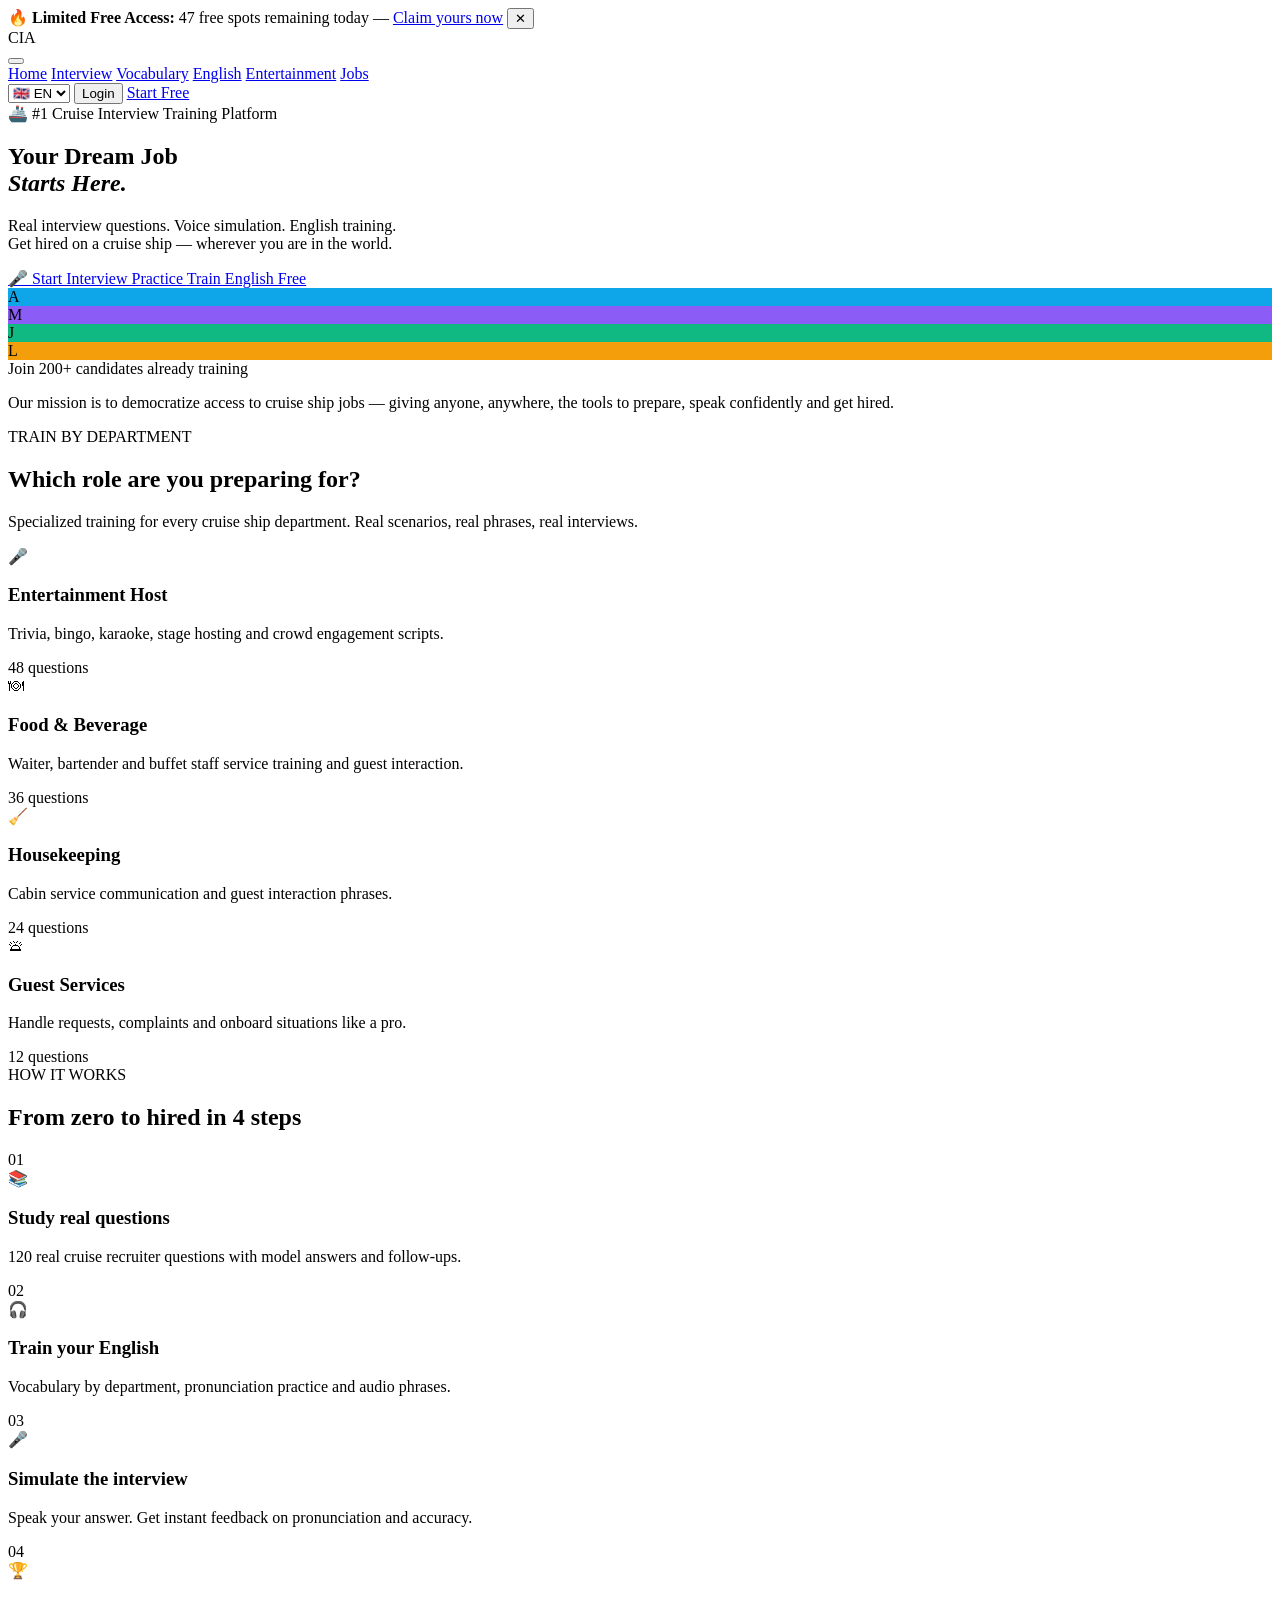
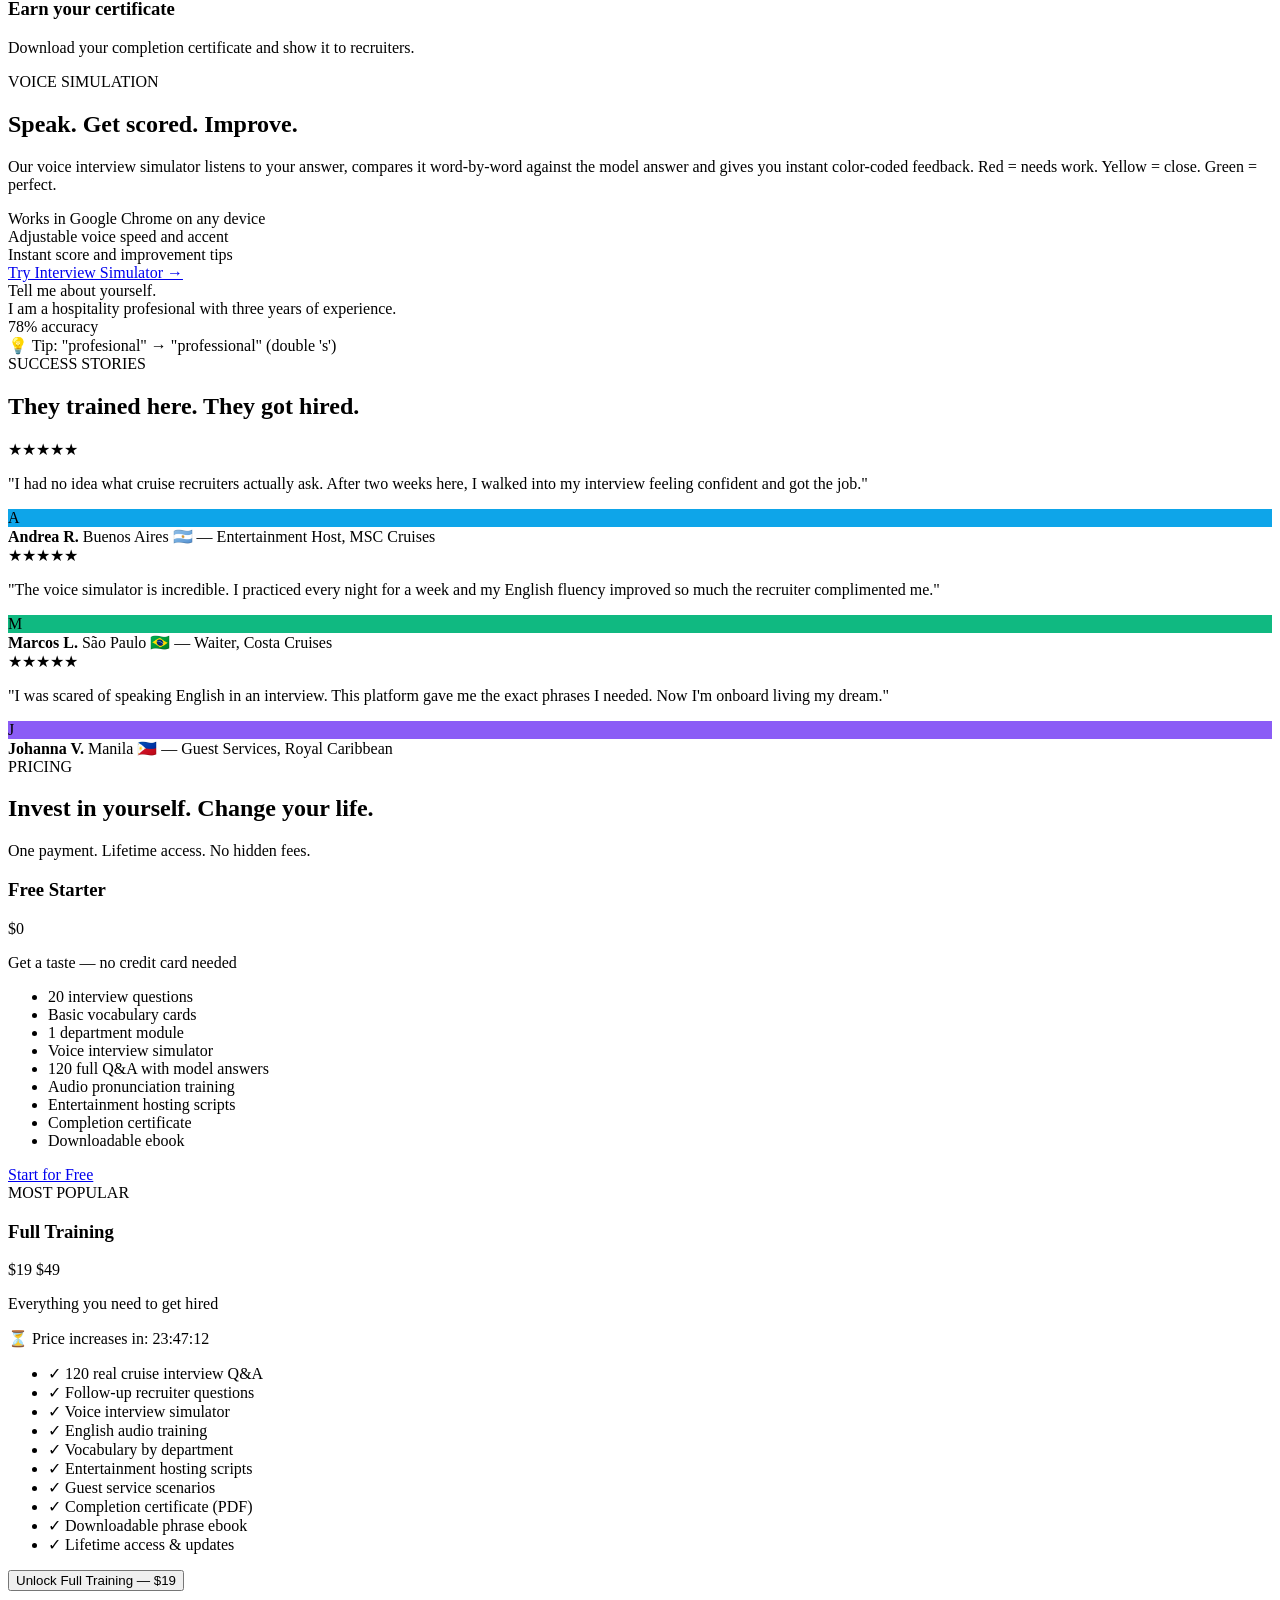
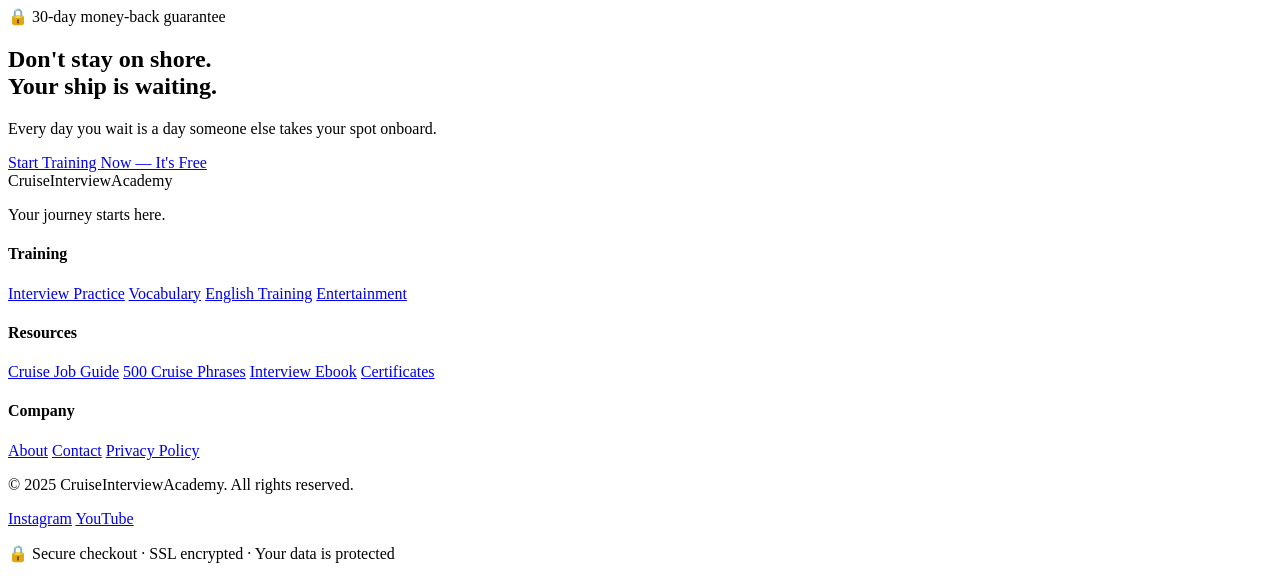
==== index.html @ 88f2c8f1 "Add files via upload" ====
<!DOCTYPE html>
<html lang="en">
<head>
<meta charset="UTF-8">
<meta name="viewport" content="width=device-width, initial-scale=1.0">
<title>CruiseInterviewAcademy – Train for Cruise Ship Jobs</title>
<meta name="description" content="Prepare for cruise ship job interviews, improve your English and master onboard communication. Real interview questions, voice simulation and certificates.">
<meta name="keywords" content="cruise ship interview, cruise job English, cruise interview training, cruise academy, work on cruise ship, entrevista crucero ingles">
<link rel="preconnect" href="https://fonts.googleapis.com">
<link rel="preconnect" href="https://fonts.gstatic.com" crossorigin>
<link href="https://fonts.googleapis.com/css2?family=Syne:wght@400;600;700;800&family=DM+Sans:wght@300;400;500&display=swap" rel="stylesheet">
<link rel="stylesheet" href="css/style.css">
</head>
<body>

<!-- ===== ANNOUNCEMENT BAR ===== -->
<div class="announce-bar" id="announceBar">
  <span class="announce-text" id="announceText">🔥 <strong>Limited Free Access:</strong> <span id="freeCounter">47</span> free spots remaining today — <a href="#pricing" class="announce-link">Claim yours now</a></span>
  <button class="announce-close" onclick="document.getElementById('announceBar').style.display='none'">✕</button>
</div>

<!-- ===== TOPBAR ===== -->
<header class="topbar" id="topbar">
  <div class="logo">
    <img src="images/logo.png" alt="CruiseInterviewAcademy Logo" onerror="this.style.display='none'; document.querySelector('.logo-text').style.display='block'">
    <span class="logo-text" style="display:none">CIA</span>
  </div>

  <button class="hamburger" id="hamburger" aria-label="Open menu">
    <span></span><span></span><span></span>
  </button>

  <nav class="menu" id="mainMenu">
    <a href="index.html" data-i18n="nav_home">Home</a>
    <a href="interview.html" data-i18n="nav_interview">Interview</a>
    <a href="vocabulary.html" data-i18n="nav_vocab">Vocabulary</a>
    <a href="english.html" data-i18n="nav_english">English</a>
    <a href="entertainment.html" data-i18n="nav_entertain">Entertainment</a>
    <a href="jobs.html" data-i18n="nav_jobs">Jobs</a>
  </nav>

  <div class="topbar-right">
    <select id="langSelector" class="lang-selector" aria-label="Select language">
      <option value="en">🇬🇧 EN</option>
      <option value="es">🇪🇸 ES</option>
      <option value="pt">🇵🇹 PT</option>
      <option value="fr">🇫🇷 FR</option>
      <option value="it">🇮🇹 IT</option>
      <option value="ph">🇵🇭 PH</option>
    </select>
    <button class="btn-topbar-ghost" id="loginBtn" onclick="openLogin()">Login</button>
    <a href="#pricing" class="btn-topbar-cta" data-i18n="nav_start">Start Free</a>
  </div>
</header>

<!-- ===== HERO ===== -->
<section class="hero" id="hero">
  <div class="hero-bg"></div>
  <div class="hero-overlay"></div>
  <div class="hero-content">
    <div class="hero-badge" data-i18n="hero_badge">🚢 #1 Cruise Interview Training Platform</div>
    <h1 class="hero-title" data-i18n="hero_title">
      Your Dream Job<br><em>Starts Here.</em>
    </h1>
    <p class="hero-sub" data-i18n="hero_sub">
      Real interview questions. Voice simulation. English training.<br>
      Get hired on a cruise ship — wherever you are in the world.
    </p>
    <div class="hero-cta-group">
      <a href="interview.html" class="btn-hero-primary" data-i18n="hero_cta1">
        <span class="btn-icon">🎤</span> Start Interview Practice
      </a>
      <a href="english.html" class="btn-hero-secondary" data-i18n="hero_cta2">
        Train English Free
      </a>
    </div>
    <div class="hero-social-proof">
      <div class="proof-avatars">
        <div class="avatar" style="background:#0ea5e9">A</div>
        <div class="avatar" style="background:#8b5cf6">M</div>
        <div class="avatar" style="background:#10b981">J</div>
        <div class="avatar" style="background:#f59e0b">L</div>
      </div>
      <span class="proof-text" data-i18n="hero_proof">Join 200+ candidates already training</span>
    </div>
  </div>
  <div class="hero-scroll-hint">
    <span></span>
  </div>
</section>

<!-- ===== MISSION STRIP ===== -->
<section class="mission-strip">
  <div class="mission-inner">
    <p data-i18n="mission_text">
      Our mission is to democratize access to cruise ship jobs — giving anyone, anywhere, the tools to prepare, speak confidently and get hired.
    </p>
  </div>
</section>

<!-- ===== DEPARTMENTS ===== -->
<section class="departments" id="departments">
  <div class="section-header">
    <span class="section-label" data-i18n="dept_label">TRAIN BY DEPARTMENT</span>
    <h2 data-i18n="dept_title">Which role are you preparing for?</h2>
    <p data-i18n="dept_sub">Specialized training for every cruise ship department. Real scenarios, real phrases, real interviews.</p>
  </div>

  <div class="dept-grid">
    <div class="dept-card dept-entertainment" data-href="entertainment.html">
      <div class="dept-icon">🎤</div>
      <h3 data-i18n="dept_ent_title">Entertainment Host</h3>
      <p data-i18n="dept_ent_desc">Trivia, bingo, karaoke, stage hosting and crowd engagement scripts.</p>
      <span class="dept-tag" data-i18n="dept_questions">48 questions</span>
    </div>
    <div class="dept-card dept-food" data-href="interview.html">
      <div class="dept-icon">🍽</div>
      <h3 data-i18n="dept_fb_title">Food & Beverage</h3>
      <p data-i18n="dept_fb_desc">Waiter, bartender and buffet staff service training and guest interaction.</p>
      <span class="dept-tag">36 questions</span>
    </div>
    <div class="dept-card dept-housekeeping" data-href="interview.html">
      <div class="dept-icon">🧹</div>
      <h3 data-i18n="dept_hk_title">Housekeeping</h3>
      <p data-i18n="dept_hk_desc">Cabin service communication and guest interaction phrases.</p>
      <span class="dept-tag">24 questions</span>
    </div>
    <div class="dept-card dept-guest" data-href="interview.html">
      <div class="dept-icon">🛎</div>
      <h3 data-i18n="dept_gs_title">Guest Services</h3>
      <p data-i18n="dept_gs_desc">Handle requests, complaints and onboard situations like a pro.</p>
      <span class="dept-tag">12 questions</span>
    </div>
  </div>
</section>

<!-- ===== HOW IT WORKS ===== -->
<section class="how-it-works" id="how">
  <div class="section-header">
    <span class="section-label">HOW IT WORKS</span>
    <h2 data-i18n="how_title">From zero to hired in 4 steps</h2>
  </div>
  <div class="steps-grid">
    <div class="step-card">
      <div class="step-number">01</div>
      <div class="step-icon">📚</div>
      <h3 data-i18n="step1_title">Study real questions</h3>
      <p data-i18n="step1_desc">120 real cruise recruiter questions with model answers and follow-ups.</p>
    </div>
    <div class="step-card">
      <div class="step-number">02</div>
      <div class="step-icon">🎧</div>
      <h3 data-i18n="step2_title">Train your English</h3>
      <p data-i18n="step2_desc">Vocabulary by department, pronunciation practice and audio phrases.</p>
    </div>
    <div class="step-card">
      <div class="step-number">03</div>
      <div class="step-icon">🎤</div>
      <h3 data-i18n="step3_title">Simulate the interview</h3>
      <p data-i18n="step3_desc">Speak your answer. Get instant feedback on pronunciation and accuracy.</p>
    </div>
    <div class="step-card">
      <div class="step-number">04</div>
      <div class="step-icon">🏆</div>
      <h3 data-i18n="step4_title">Earn your certificate</h3>
      <p data-i18n="step4_desc">Download your completion certificate and show it to recruiters.</p>
    </div>
  </div>
</section>

<!-- ===== FEATURE HIGHLIGHT ===== -->
<section class="feature-highlight">
  <div class="feature-inner">
    <div class="feature-text">
      <span class="section-label">VOICE SIMULATION</span>
      <h2 data-i18n="feat_title">Speak. Get scored. Improve.</h2>
      <p data-i18n="feat_desc">Our voice interview simulator listens to your answer, compares it word-by-word against the model answer and gives you instant color-coded feedback. Red = needs work. Yellow = close. Green = perfect.</p>
      <div class="feature-bullets">
        <div class="feat-bullet"><span class="bullet-dot green"></span><span data-i18n="feat_b1">Works in Google Chrome on any device</span></div>
        <div class="feat-bullet"><span class="bullet-dot yellow"></span><span data-i18n="feat_b2">Adjustable voice speed and accent</span></div>
        <div class="feat-bullet"><span class="bullet-dot red"></span><span data-i18n="feat_b3">Instant score and improvement tips</span></div>
      </div>
      <a href="interview.html" class="btn-feature" data-i18n="feat_cta">Try Interview Simulator →</a>
    </div>
    <div class="feature-demo">
      <div class="demo-card">
        <div class="demo-q">Tell me about yourself.</div>
        <div class="demo-answer">
          <span class="word-green">I</span>
          <span class="word-green">am</span>
          <span class="word-green">a</span>
          <span class="word-yellow">hospitality</span>
          <span class="word-red">profesional</span>
          <span class="word-green">with</span>
          <span class="word-green">three</span>
          <span class="word-yellow">years</span>
          <span class="word-green">of</span>
          <span class="word-green">experience.</span>
        </div>
        <div class="demo-score">
          <div class="score-bar-wrap">
            <div class="score-bar" style="width:78%"></div>
          </div>
          <span class="score-num">78% accuracy</span>
        </div>
        <div class="demo-tip">💡 Tip: "profesional" → "professional" (double 's')</div>
      </div>
    </div>
  </div>
</section>

<!-- ===== TESTIMONIALS ===== -->
<section class="testimonials" id="testimonials">
  <div class="section-header">
    <span class="section-label" data-i18n="test_label">SUCCESS STORIES</span>
    <h2 data-i18n="test_title">They trained here. They got hired.</h2>
  </div>
  <div class="testi-grid">
    <div class="testi-card">
      <div class="testi-stars">★★★★★</div>
      <p data-i18n="testi1_text">"I had no idea what cruise recruiters actually ask. After two weeks here, I walked into my interview feeling confident and got the job."</p>
      <div class="testi-author">
        <div class="testi-avatar" style="background:#0ea5e9">A</div>
        <div>
          <strong>Andrea R.</strong>
          <span>Buenos Aires 🇦🇷 — Entertainment Host, MSC Cruises</span>
        </div>
      </div>
    </div>
    <div class="testi-card">
      <div class="testi-stars">★★★★★</div>
      <p data-i18n="testi2_text">"The voice simulator is incredible. I practiced every night for a week and my English fluency improved so much the recruiter complimented me."</p>
      <div class="testi-author">
        <div class="testi-avatar" style="background:#10b981">M</div>
        <div>
          <strong>Marcos L.</strong>
          <span>São Paulo 🇧🇷 — Waiter, Costa Cruises</span>
        </div>
      </div>
    </div>
    <div class="testi-card">
      <div class="testi-stars">★★★★★</div>
      <p data-i18n="testi3_text">"I was scared of speaking English in an interview. This platform gave me the exact phrases I needed. Now I'm onboard living my dream."</p>
      <div class="testi-author">
        <div class="testi-avatar" style="background:#8b5cf6">J</div>
        <div>
          <strong>Johanna V.</strong>
          <span>Manila 🇵🇭 — Guest Services, Royal Caribbean</span>
        </div>
      </div>
    </div>
  </div>
</section>

<!-- ===== PRICING ===== -->
<section class="pricing" id="pricing">
  <div class="section-header">
    <span class="section-label">PRICING</span>
    <h2 data-i18n="price_title">Invest in yourself. Change your life.</h2>
    <p data-i18n="price_sub">One payment. Lifetime access. No hidden fees.</p>
  </div>

  <div class="price-grid">
    <!-- FREE -->
    <div class="price-card price-free">
      <div class="price-card-header">
        <h3 data-i18n="free_title">Free Starter</h3>
        <div class="price-amount">$0</div>
        <p data-i18n="free_sub">Get a taste — no credit card needed</p>
      </div>
      <ul class="price-features">
        <li class="feat-yes">20 interview questions</li>
        <li class="feat-yes">Basic vocabulary cards</li>
        <li class="feat-yes">1 department module</li>
        <li class="feat-no">Voice interview simulator</li>
        <li class="feat-no">120 full Q&A with model answers</li>
        <li class="feat-no">Audio pronunciation training</li>
        <li class="feat-no">Entertainment hosting scripts</li>
        <li class="feat-no">Completion certificate</li>
        <li class="feat-no">Downloadable ebook</li>
      </ul>
      <a href="interview.html" class="btn-free" data-i18n="free_cta">Start for Free</a>
    </div>

    <!-- PREMIUM -->
    <div class="price-card price-premium">
      <div class="price-popular-badge">MOST POPULAR</div>
      <div class="price-card-header">
        <h3 data-i18n="prem_title">Full Training</h3>
        <div class="price-amount">$19 <span class="price-old">$49</span></div>
        <p data-i18n="prem_sub">Everything you need to get hired</p>
        <div class="price-timer-wrap">
          <span data-i18n="timer_label">⏳ Price increases in:</span>
          <span class="countdown" id="countdown">23:47:12</span>
        </div>
      </div>
      <ul class="price-features">
        <li class="feat-yes">✓ 120 real cruise interview Q&A</li>
        <li class="feat-yes">✓ Follow-up recruiter questions</li>
        <li class="feat-yes">✓ Voice interview simulator</li>
        <li class="feat-yes">✓ English audio training</li>
        <li class="feat-yes">✓ Vocabulary by department</li>
        <li class="feat-yes">✓ Entertainment hosting scripts</li>
        <li class="feat-yes">✓ Guest service scenarios</li>
        <li class="feat-yes">✓ Completion certificate (PDF)</li>
        <li class="feat-yes">✓ Downloadable phrase ebook</li>
        <li class="feat-yes">✓ Lifetime access & updates</li>
      </ul>
      <button class="btn-premium" onclick="openCart()" data-i18n="prem_cta">
        Unlock Full Training — $19
      </button>
      <p class="price-guarantee">🔒 30-day money-back guarantee</p>
    </div>
  </div>
</section>

<!-- ===== FINAL CTA STRIP ===== -->
<section class="cta-strip">
  <div class="cta-inner">
    <h2 data-i18n="cta_title">Don't stay on shore.<br>Your ship is waiting.</h2>
    <p data-i18n="cta_sub">Every day you wait is a day someone else takes your spot onboard.</p>
    <a href="#pricing" class="btn-cta-big" data-i18n="cta_btn">Start Training Now — It's Free</a>
  </div>
</section>

<!-- ===== FOOTER ===== -->
<footer class="footer">
  <div class="footer-inner">
    <div class="footer-brand">
      <span class="footer-logo">CruiseInterviewAcademy</span>
      <p data-i18n="footer_tagline">Your journey starts here.</p>
    </div>
    <div class="footer-links">
      <h4>Training</h4>
      <a href="interview.html">Interview Practice</a>
      <a href="vocabulary.html">Vocabulary</a>
      <a href="english.html">English Training</a>
      <a href="entertainment.html">Entertainment</a>
    </div>
    <div class="footer-links">
      <h4>Resources</h4>
      <a href="#">Cruise Job Guide</a>
      <a href="#">500 Cruise Phrases</a>
      <a href="#">Interview Ebook</a>
      <a href="#">Certificates</a>
    </div>
    <div class="footer-links">
      <h4>Company</h4>
      <a href="#">About</a>
      <a href="#">Contact</a>
      <a href="#">Privacy Policy</a>
    </div>
  </div>
  <div class="footer-bottom">
    <p>© 2025 CruiseInterviewAcademy. All rights reserved.</p>
    <div class="social-links">
      <a href="#" aria-label="Instagram">Instagram</a>
      <a href="#" aria-label="YouTube">YouTube</a>
    </div>
    <p class="footer-security">🔒 Secure checkout · SSL encrypted · Your data is protected</p>
  </div>
</footer>

<!-- ===== LOGIN MODAL ===== -->
<div class="modal-overlay" id="loginModal" style="display:none" onclick="if(event.target===this)closeLogin()">
  <div class="modal-box">
    <button class="modal-close" onclick="closeLogin()">✕</button>
    <h2>Welcome back</h2>
    <p style="color:var(--c-text-muted); margin-bottom:1.5rem">Log in to continue your training</p>
    <input type="email" placeholder="Email" id="loginEmail" style="width:100%; margin-bottom:12px">
    <input type="password" placeholder="Password" id="loginPass" style="width:100%; margin-bottom:1.5rem">
    <button class="btn-premium" style="width:100%" onclick="handleLogin()">Log In</button>
    <p style="text-align:center; margin-top:1rem; font-size:14px">
      No account? <a href="#pricing" onclick="closeLogin()" style="color:var(--c-accent)">Start for free</a>
    </p>
  </div>
</div>

<!-- ===== CART MODAL ===== -->
<div class="modal-overlay" id="cartModal" style="display:none" onclick="if(event.target===this)closeCart()">
  <div class="modal-box">
    <button class="modal-close" onclick="closeCart()">✕</button>
    <h2>Complete your order</h2>
    <div class="cart-item">
      <span>CruiseInterviewAcademy — Full Training</span>
      <strong>$19</strong>
    </div>
    <div class="cart-divider"></div>
    <p style="font-size:13px; color:var(--c-text-muted); margin-bottom:1.5rem">Payment processing coming soon. Enter your email to be notified at launch and get early access.</p>
    <input type="email" placeholder="Your email" id="cartEmail" style="width:100%; margin-bottom:12px">
    <button class="btn-premium" style="width:100%" onclick="handleCartSubmit()">Reserve My Spot</button>
    <p style="text-align:center; font-size:12px; margin-top:1rem; color:var(--c-text-muted)">🔒 SSL encrypted · 30-day refund guarantee</p>
  </div>
</div>

<!-- ===== SCRIPTS ===== -->
<script src="js/main.js"></script>
</body>
</html>
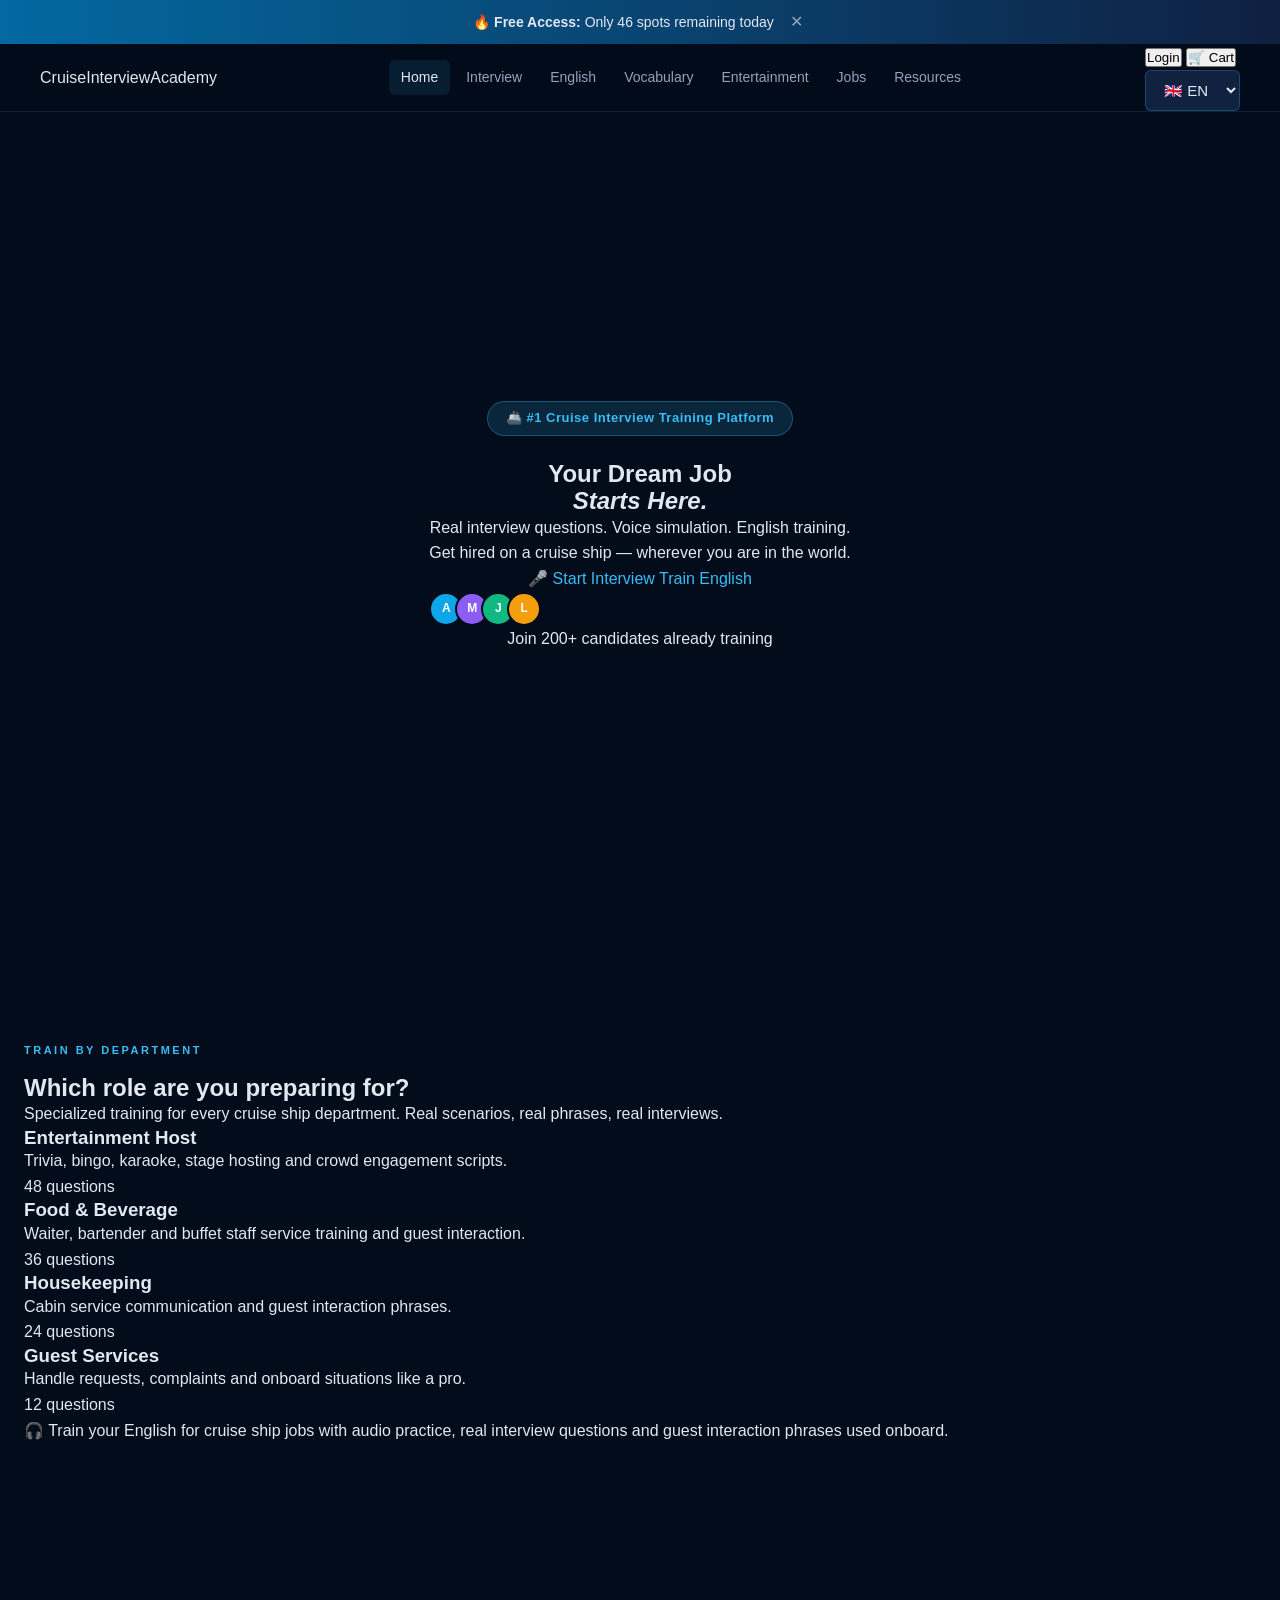
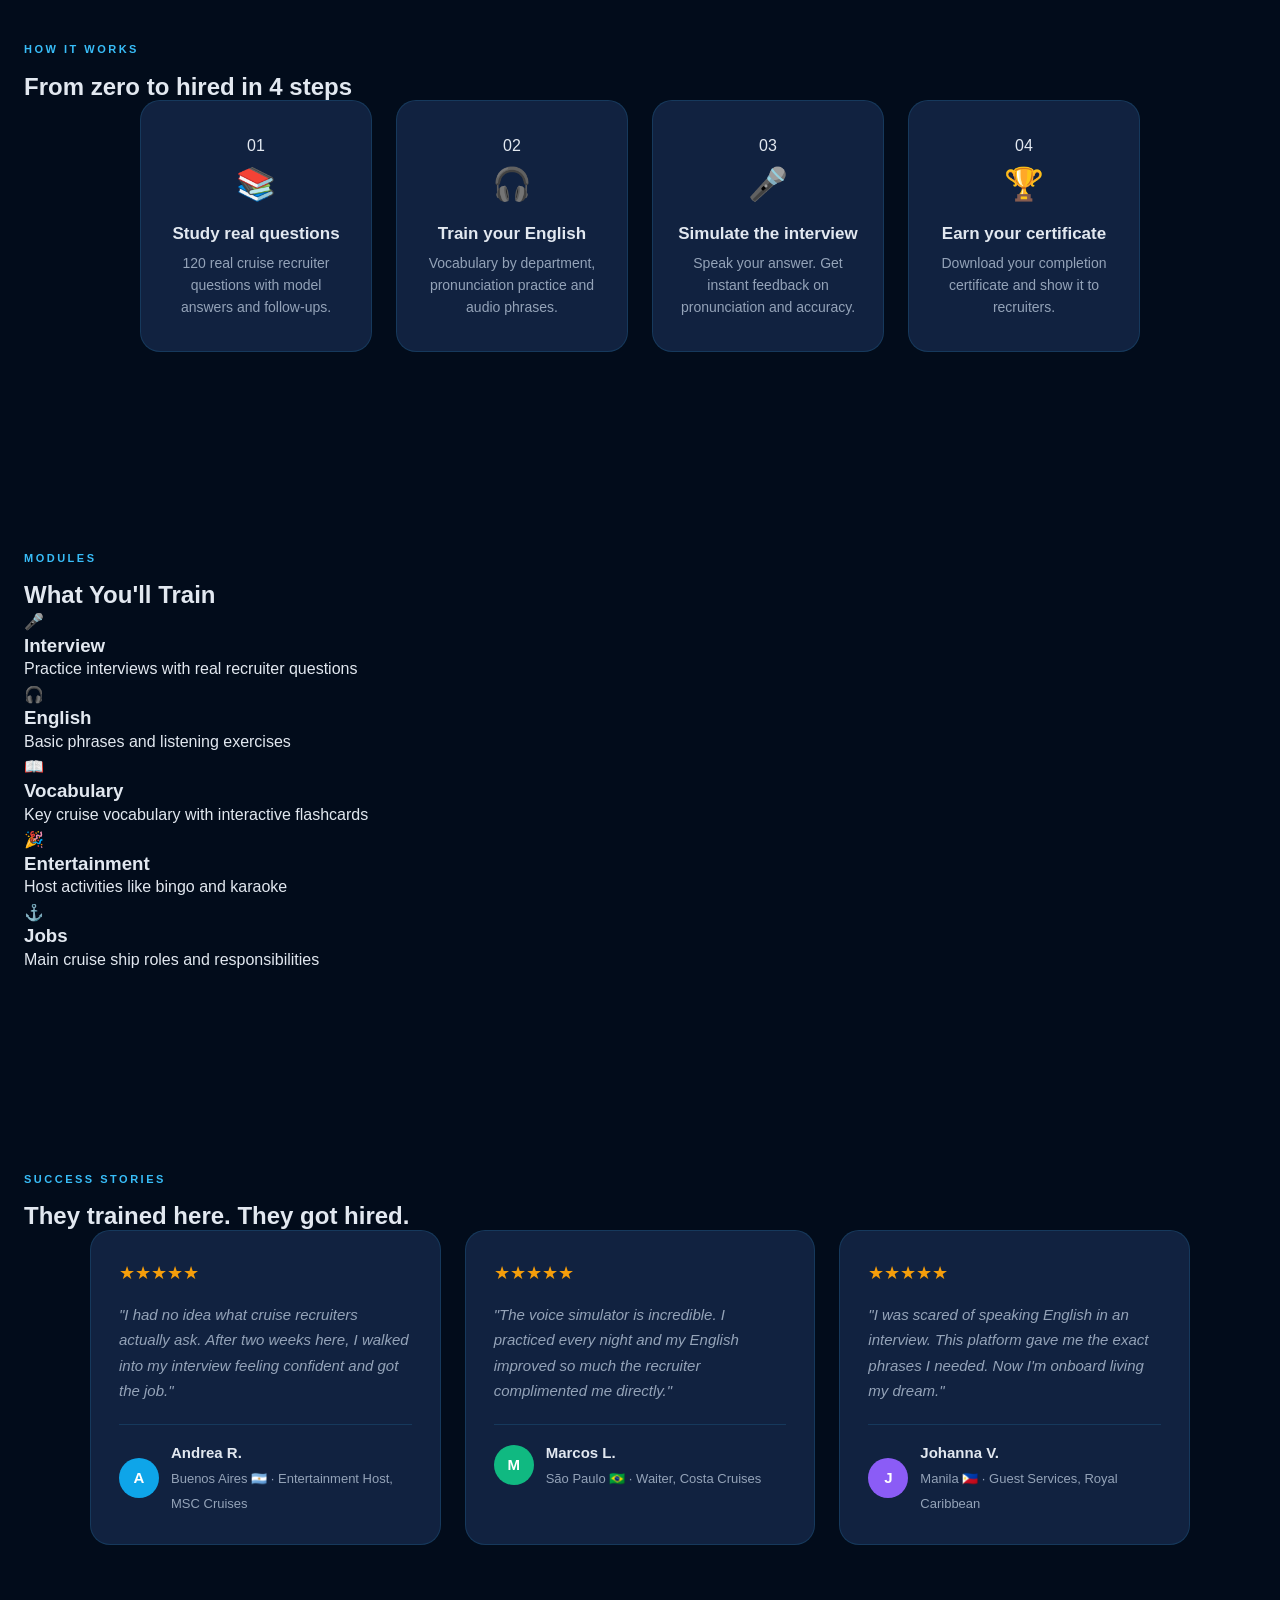
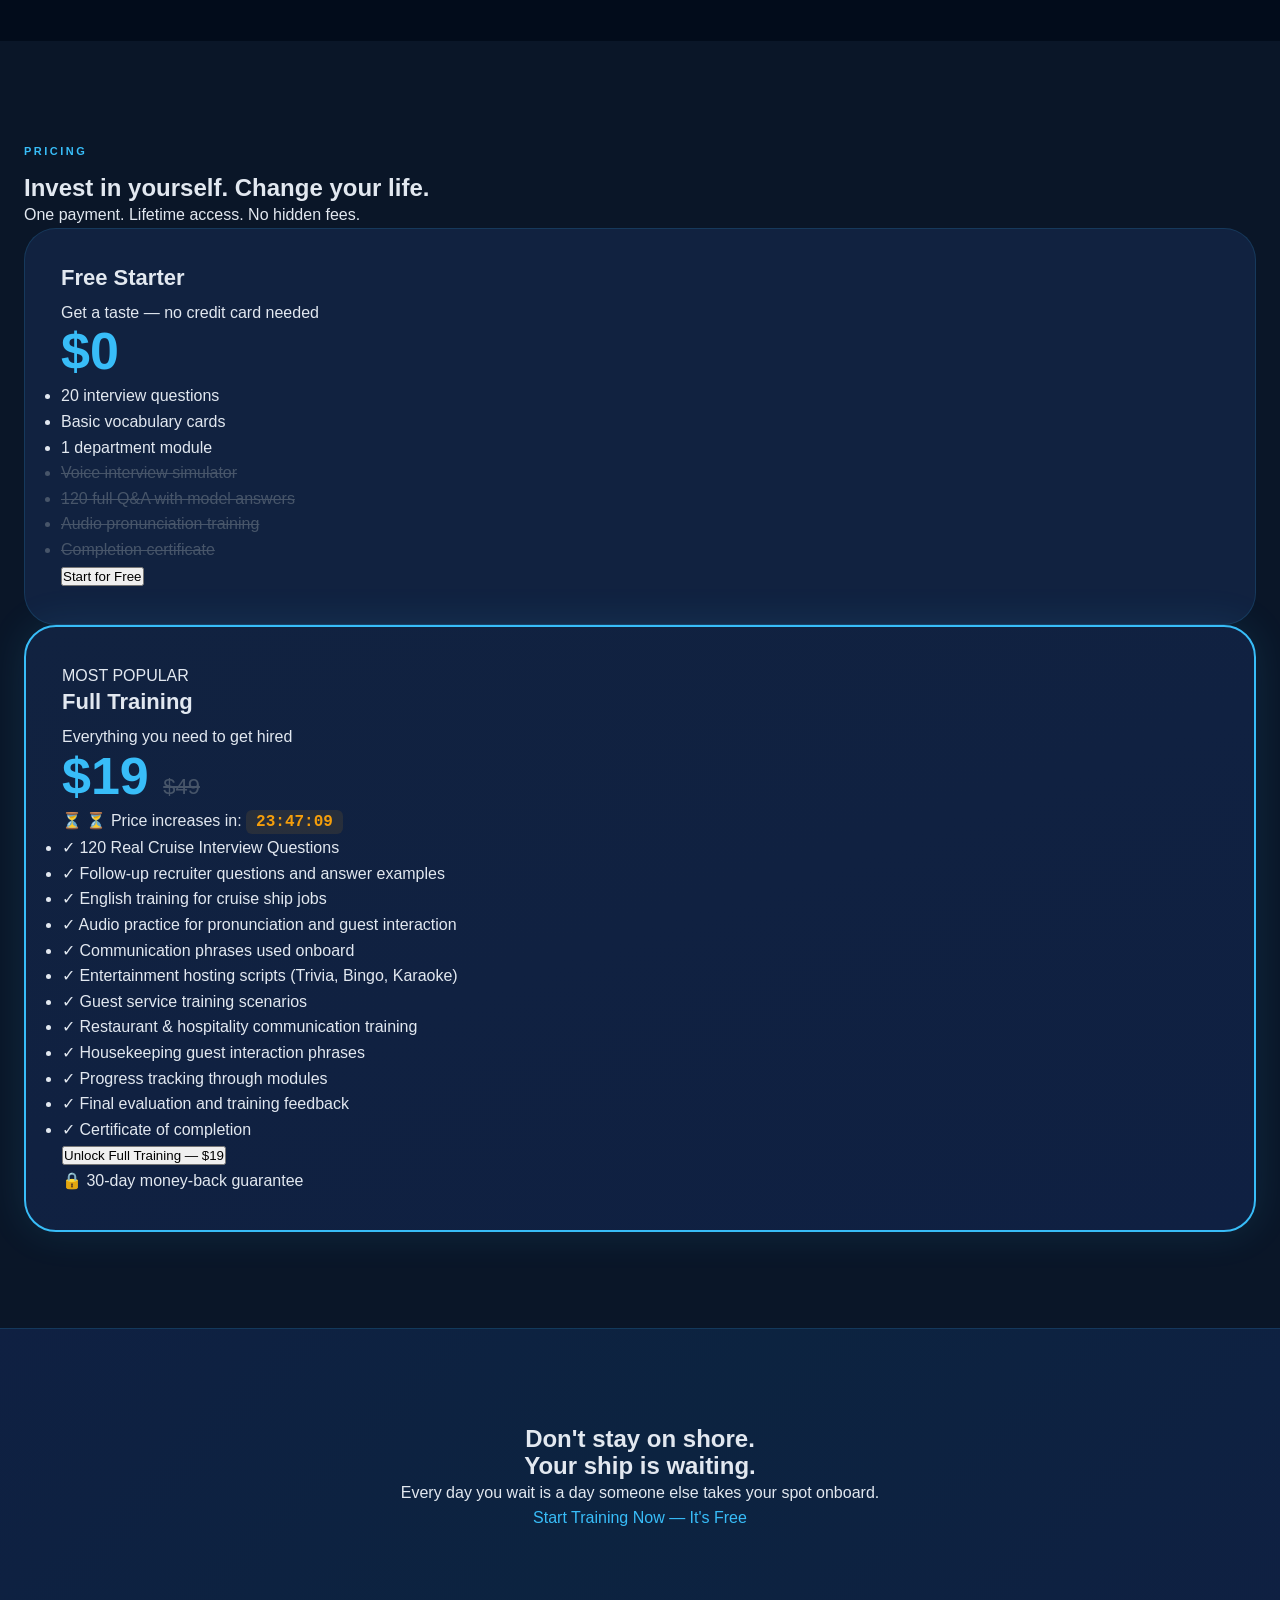
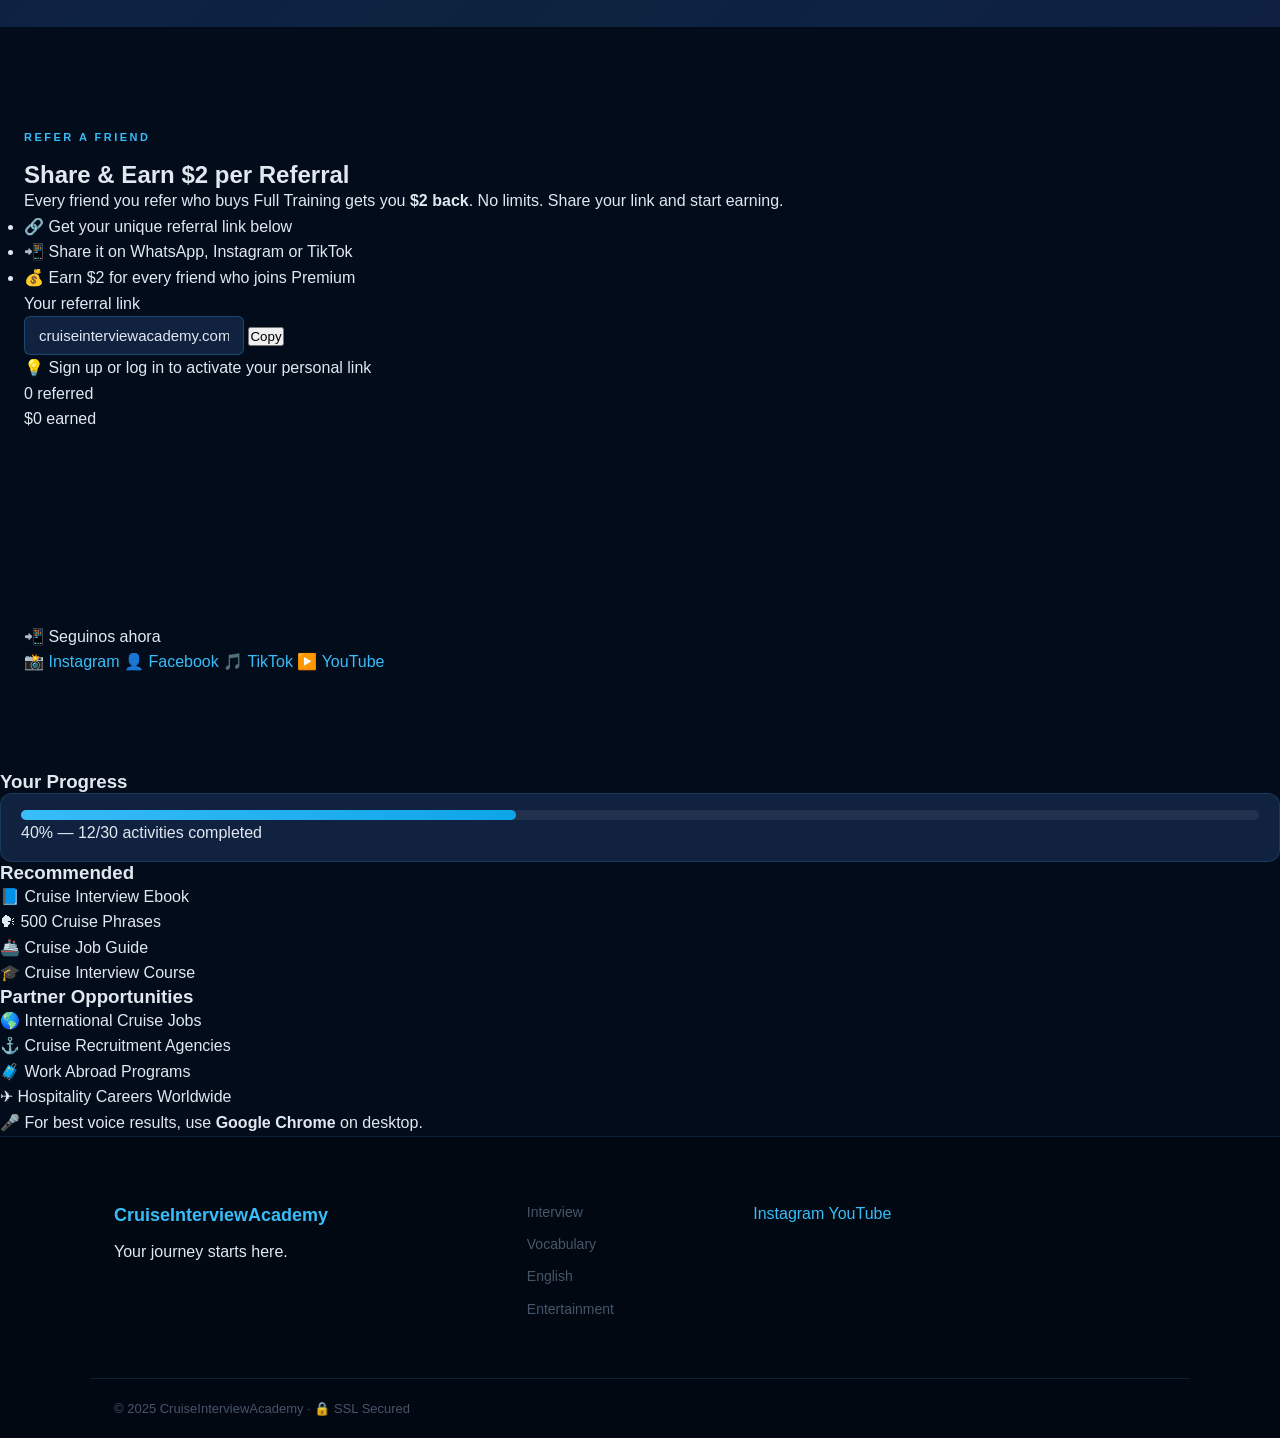
==== commit 0579460e: "v1" ====
--- a/index.html
+++ b/index.html
@@ -4,396 +4,363 @@
 <meta charset="UTF-8">
 <meta name="viewport" content="width=device-width, initial-scale=1.0">
 <title>CruiseInterviewAcademy – Train for Cruise Ship Jobs</title>
-<meta name="description" content="Prepare for cruise ship job interviews, improve your English and master onboard communication. Real interview questions, voice simulation and certificates.">
-<meta name="keywords" content="cruise ship interview, cruise job English, cruise interview training, cruise academy, work on cruise ship, entrevista crucero ingles">
-<link rel="preconnect" href="https://fonts.googleapis.com">
-<link rel="preconnect" href="https://fonts.gstatic.com" crossorigin>
-<link href="https://fonts.googleapis.com/css2?family=Syne:wght@400;600;700;800&family=DM+Sans:wght@300;400;500&display=swap" rel="stylesheet">
-<link rel="stylesheet" href="css/style.css">
+<meta name="description" content="Real cruise ship interview questions, English training and voice simulation. Get hired on a cruise ship.">
+<link rel="stylesheet" href="style.css">
+<link href="https://fonts.googleapis.com/css2?family=Poppins:ital,wght@0,300;0,400;0,600;0,700;1,400&display=swap" rel="stylesheet">
 </head>
 <body>
 
-<!-- ===== ANNOUNCEMENT BAR ===== -->
+<!-- ANNOUNCE BAR -->
 <div class="announce-bar" id="announceBar">
-  <span class="announce-text" id="announceText">🔥 <strong>Limited Free Access:</strong> <span id="freeCounter">47</span> free spots remaining today — <a href="#pricing" class="announce-link">Claim yours now</a></span>
+  <span data-i18n="announce_text">🔥 <strong>Free Access:</strong> Only <span id="freeCounter">47</span> spots remaining today</span>
   <button class="announce-close" onclick="document.getElementById('announceBar').style.display='none'">✕</button>
 </div>
 
-<!-- ===== TOPBAR ===== -->
+<!-- TOPBAR -->
 <header class="topbar" id="topbar">
   <div class="logo">
-    <img src="images/logo.png" alt="CruiseInterviewAcademy Logo" onerror="this.style.display='none'; document.querySelector('.logo-text').style.display='block'">
-    <span class="logo-text" style="display:none">CIA</span>
-  </div>
-
-  <button class="hamburger" id="hamburger" aria-label="Open menu">
+    <img src="images/logo.png" alt="CruiseInterviewAcademy" onerror="this.style.display='none'">
+    <span class="logo-name">CruiseInterviewAcademy</span>
+  </div>
+
+  <button class="hamburger" id="hamburger">
     <span></span><span></span><span></span>
   </button>
 
   <nav class="menu" id="mainMenu">
-    <a href="index.html" data-i18n="nav_home">Home</a>
-    <a href="interview.html" data-i18n="nav_interview">Interview</a>
-    <a href="vocabulary.html" data-i18n="nav_vocab">Vocabulary</a>
-    <a href="english.html" data-i18n="nav_english">English</a>
-    <a href="entertainment.html" data-i18n="nav_entertain">Entertainment</a>
-    <a href="jobs.html" data-i18n="nav_jobs">Jobs</a>
+    <a href="index.html" class="active" data-i18n="nav_home">Home</a>
+    <a href="#" data-i18n="nav_interview">Interview</a>
+    <a href="#" data-i18n="nav_english">English Training</a>
+    <a href="#" data-i18n="nav_vocab">Vocabulary</a>
+    <a href="#" data-i18n="nav_entertain">Entertainment</a>
+    <a href="#" data-i18n="nav_jobs">Jobs</a>
+    <a href="#" data-i18n="nav_resources">Resources</a>
   </nav>
 
-  <div class="topbar-right">
-    <select id="langSelector" class="lang-selector" aria-label="Select language">
+  <div class="auth-area">
+    <div class="auth-buttons">
+      <button class="btn-login" data-i18n="btn_login">Login</button>
+      <button class="btn-cart" data-i18n="btn_cart">🛒 Cart</button>
+    </div>
+    <select id="language-selector" class="lang-select">
       <option value="en">🇬🇧 EN</option>
       <option value="es">🇪🇸 ES</option>
+      <option value="it">🇮🇹 IT</option>
+      <option value="fr">🇫🇷 FR</option>
       <option value="pt">🇵🇹 PT</option>
-      <option value="fr">🇫🇷 FR</option>
-      <option value="it">🇮🇹 IT</option>
       <option value="ph">🇵🇭 PH</option>
     </select>
-    <button class="btn-topbar-ghost" id="loginBtn" onclick="openLogin()">Login</button>
-    <a href="#pricing" class="btn-topbar-cta" data-i18n="nav_start">Start Free</a>
   </div>
 </header>
 
-<!-- ===== HERO ===== -->
-<section class="hero" id="hero">
-  <div class="hero-bg"></div>
-  <div class="hero-overlay"></div>
-  <div class="hero-content">
-    <div class="hero-badge" data-i18n="hero_badge">🚢 #1 Cruise Interview Training Platform</div>
-    <h1 class="hero-title" data-i18n="hero_title">
-      Your Dream Job<br><em>Starts Here.</em>
-    </h1>
-    <p class="hero-sub" data-i18n="hero_sub">
-      Real interview questions. Voice simulation. English training.<br>
-      Get hired on a cruise ship — wherever you are in the world.
-    </p>
-    <div class="hero-cta-group">
-      <a href="interview.html" class="btn-hero-primary" data-i18n="hero_cta1">
-        <span class="btn-icon">🎤</span> Start Interview Practice
-      </a>
-      <a href="english.html" class="btn-hero-secondary" data-i18n="hero_cta2">
-        Train English Free
-      </a>
-    </div>
-    <div class="hero-social-proof">
-      <div class="proof-avatars">
-        <div class="avatar" style="background:#0ea5e9">A</div>
-        <div class="avatar" style="background:#8b5cf6">M</div>
-        <div class="avatar" style="background:#10b981">J</div>
-        <div class="avatar" style="background:#f59e0b">L</div>
-      </div>
-      <span class="proof-text" data-i18n="hero_proof">Join 200+ candidates already training</span>
-    </div>
-  </div>
-  <div class="hero-scroll-hint">
-    <span></span>
+<!-- LAYOUT -->
+<div class="layout">
+<main class="main">
+
+  <!-- HERO -->
+  <section class="hero">
+    <div class="hero-bg"></div>
+    <div class="hero-content">
+      <div class="hero-badge" data-i18n="hero_badge">🚢 #1 Cruise Interview Training Platform</div>
+      <h1 data-i18n="hero_title">Train for Cruise Ship Jobs</h1>
+      <p data-i18n="hero_sub">Practice real cruise recruiter interviews and improve your English.<br>Get hired wherever you are in the world.</p>
+      <div class="hero-buttons">
+        <a href="#" class="btn btn-primary" data-i18n="btn_interview">🎤 Start Interview</a>
+        <a href="#" class="btn btn-secondary" data-i18n="btn_english">Train English</a>
+      </div>
+      <div class="hero-proof">
+        <div class="proof-avatars">
+          <div class="avatar" style="background:#0ea5e9">A</div>
+          <div class="avatar" style="background:#8b5cf6">M</div>
+          <div class="avatar" style="background:#10b981">J</div>
+          <div class="avatar" style="background:#f59e0b">L</div>
+        </div>
+        <span data-i18n="hero_proof">200+ candidates already training</span>
+      </div>
+    </div>
+  </section>
+
+  <!-- CAREERS -->
+  <section class="careers">
+    <div class="section-label" data-i18n="dept_label">TRAIN BY DEPARTMENT</div>
+    <h2 data-i18n="dept_title">Train for Cruise Ship Jobs and Improve Your English</h2>
+    <p data-i18n="dept_sub">Our training platform prepares candidates for several cruise ship departments including entertainment, guest services, restaurant staff and housekeeping.</p>
+    <div class="career-grid">
+      <div class="career-card entertainment">
+        <h3 data-i18n="dept_ent_title">🎤 Entertainment</h3>
+        <p data-i18n="dept_ent_desc">Hosting trivia, bingo, karaoke and onboard activities.</p>
+        <span class="card-tag" data-i18n="dept_ent_tag">48 questions</span>
+      </div>
+      <div class="career-card food">
+        <h3 data-i18n="dept_fb_title">🍽 Food & Beverage</h3>
+        <p data-i18n="dept_fb_desc">Guest service training for waiters, bartenders and buffet staff.</p>
+        <span class="card-tag" data-i18n="dept_fb_tag">36 questions</span>
+      </div>
+      <div class="career-card housekeeping">
+        <h3 data-i18n="dept_hk_title">🧹 Housekeeping</h3>
+        <p data-i18n="dept_hk_desc">Learn guest interaction and cabin service communication.</p>
+        <span class="card-tag" data-i18n="dept_hk_tag">24 questions</span>
+      </div>
+      <div class="career-card guest">
+        <h3 data-i18n="dept_gs_title">🛎 Guest Services</h3>
+        <p data-i18n="dept_gs_desc">Handling guest questions, requests and onboard situations.</p>
+        <span class="card-tag" data-i18n="dept_gs_tag">12 questions</span>
+      </div>
+    </div>
+    <p class="training-feature" data-i18n="training_feat">🎧 Train your English for cruise ship jobs with audio practice, real interview questions and guest interaction phrases used onboard.</p>
+  </section>
+
+  <!-- HOW IT WORKS -->
+  <section class="how-it-works">
+    <div class="section-label" data-i18n="how_label">HOW IT WORKS</div>
+    <h2 data-i18n="how_title">From Zero to Hired in 4 Steps</h2>
+    <div class="steps-grid">
+      <div class="step-card step-blue">
+        <div class="step-num">01</div>
+        <div class="step-icon">📚</div>
+        <h3 data-i18n="step1_title">Study real questions</h3>
+        <p data-i18n="step1_desc">120 real cruise recruiter questions with model answers and follow-ups.</p>
+      </div>
+      <div class="step-card step-purple">
+        <div class="step-num">02</div>
+        <div class="step-icon">🎧</div>
+        <h3 data-i18n="step2_title">Train your English</h3>
+        <p data-i18n="step2_desc">Vocabulary by department, pronunciation practice and audio phrases.</p>
+      </div>
+      <div class="step-card step-teal">
+        <div class="step-num">03</div>
+        <div class="step-icon">🎤</div>
+        <h3 data-i18n="step3_title">Simulate the interview</h3>
+        <p data-i18n="step3_desc">Speak your answer. Get instant feedback on pronunciation and accuracy.</p>
+      </div>
+      <div class="step-card step-amber">
+        <div class="step-num">04</div>
+        <div class="step-icon">🏆</div>
+        <h3 data-i18n="step4_title">Earn your certificate</h3>
+        <p data-i18n="step4_desc">Download your completion certificate and show it to recruiters.</p>
+      </div>
+    </div>
+  </section>
+
+  <!-- MODULE CARDS -->
+  <section class="cards">
+    <div class="section-label" data-i18n="modules_label">MODULES</div>
+    <h2 data-i18n="modules_title">What You'll Train</h2>
+    <div class="cards-grid">
+      <div class="card card-cyan">
+        <div class="card-icon">🎤</div>
+        <h3 data-i18n="mod_int_title">Interview</h3>
+        <p class="description" data-i18n="mod_int_desc">Practice interviews with real recruiter questions</p>
+      </div>
+      <div class="card card-purple">
+        <div class="card-icon">🎧</div>
+        <h3 data-i18n="mod_eng_title">English</h3>
+        <p class="description" data-i18n="mod_eng_desc">Basic phrases and listening exercises</p>
+      </div>
+      <div class="card card-green">
+        <div class="card-icon">📖</div>
+        <h3 data-i18n="mod_voc_title">Vocabulary</h3>
+        <p class="description" data-i18n="mod_voc_desc">Key cruise vocabulary with interactive flashcards</p>
+      </div>
+      <div class="card card-orange">
+        <div class="card-icon">🎉</div>
+        <h3 data-i18n="mod_ent_title">Entertainment</h3>
+        <p class="description" data-i18n="mod_ent_desc">Host activities like bingo and karaoke</p>
+      </div>
+      <div class="card card-amber">
+        <div class="card-icon">⚓</div>
+        <h3 data-i18n="mod_job_title">Jobs</h3>
+        <p class="description" data-i18n="mod_job_desc">Main cruise ship roles and responsibilities</p>
+      </div>
+    </div>
+  </section>
+
+  <!-- TESTIMONIALS -->
+  <section class="testimonials">
+    <div class="section-label" data-i18n="test_label">SUCCESS STORIES</div>
+    <h2 data-i18n="test_title">They Trained Here. They Got Hired.</h2>
+    <div class="testi-grid">
+      <div class="testi-card">
+        <div class="testi-stars">★★★★★</div>
+        <p data-i18n="testi1">"I had no idea what cruise recruiters actually ask. After two weeks here, I walked into my interview feeling confident and got the job."</p>
+        <div class="testi-author">
+          <div class="testi-avatar" style="background:#0ea5e9">A</div>
+          <div><strong>Andrea R.</strong><span>Buenos Aires 🇦🇷 · Entertainment Host, MSC Cruises</span></div>
+        </div>
+      </div>
+      <div class="testi-card">
+        <div class="testi-stars">★★★★★</div>
+        <p data-i18n="testi2">"The voice simulator is incredible. I practiced every night and my English improved so much the recruiter complimented me directly."</p>
+        <div class="testi-author">
+          <div class="testi-avatar" style="background:#10b981">M</div>
+          <div><strong>Marcos L.</strong><span>São Paulo 🇧🇷 · Waiter, Costa Cruises</span></div>
+        </div>
+      </div>
+      <div class="testi-card">
+        <div class="testi-stars">★★★★★</div>
+        <p data-i18n="testi3">"I was scared of speaking English in an interview. This platform gave me the exact phrases I needed. Now I'm onboard living my dream."</p>
+        <div class="testi-author">
+          <div class="testi-avatar" style="background:#8b5cf6">J</div>
+          <div><strong>Johanna V.</strong><span>Manila 🇵🇭 · Guest Services, Royal Caribbean</span></div>
+        </div>
+      </div>
+    </div>
+  </section>
+
+  <!-- PRICING -->
+  <section class="pricing">
+    <div class="section-label" data-i18n="price_label">PRICING</div>
+    <h2 data-i18n="price_title">Complete Cruise Job Training</h2>
+    <p data-i18n="price_sub">Prepare for cruise ship interviews, onboard activities and real guest interaction.</p>
+    <div class="pricing-grid">
+      <div class="price-card price-free">
+        <h3 data-i18n="free_title">Free Starter</h3>
+        <p class="price-sub-text" data-i18n="free_sub">No credit card needed</p>
+        <p class="price-amount">$0</p>
+        <ul>
+          <li class="feat-yes" data-i18n="free_f1">20 interview questions</li>
+          <li class="feat-yes" data-i18n="free_f2">Basic vocabulary cards</li>
+          <li class="feat-yes" data-i18n="free_f3">1 department module</li>
+          <li class="feat-no" data-i18n="free_f4">Voice interview simulator</li>
+          <li class="feat-no" data-i18n="free_f5">120 full Q&A with model answers</li>
+          <li class="feat-no" data-i18n="free_f6">Audio pronunciation training</li>
+          <li class="feat-no" data-i18n="free_f7">Completion certificate</li>
+        </ul>
+        <button class="btn-free-plan" data-i18n="free_cta">Start for Free</button>
+      </div>
+      <div class="price-card price-premium">
+        <div class="popular-badge" data-i18n="popular_badge">MOST POPULAR</div>
+        <h3 data-i18n="prem_title">Full Cruise Job Training</h3>
+        <p class="price-sub-text" data-i18n="prem_sub">Everything you need to get hired</p>
+        <p class="price-amount">$19 <span class="price-old">$49</span></p>
+        <div class="price-timer">⏳ <span data-i18n="timer_label">Price increases in:</span> <span class="countdown" id="countdown">23:47:12</span></div>
+        <ul>
+          <li class="feat-yes" data-i18n="prem_f1">✓ 120 Real Cruise Interview Questions</li>
+          <li class="feat-yes" data-i18n="prem_f2">✓ Follow-up recruiter questions and answer examples</li>
+          <li class="feat-yes" data-i18n="prem_f3">✓ English training for cruise ship jobs</li>
+          <li class="feat-yes" data-i18n="prem_f4">✓ Audio practice for pronunciation and guest interaction</li>
+          <li class="feat-yes" data-i18n="prem_f5">✓ Communication phrases used onboard</li>
+          <li class="feat-yes" data-i18n="prem_f6">✓ Entertainment hosting scripts (Trivia, Bingo, Karaoke)</li>
+          <li class="feat-yes" data-i18n="prem_f7">✓ Guest service training scenarios</li>
+          <li class="feat-yes" data-i18n="prem_f8">✓ Restaurant & hospitality communication training</li>
+          <li class="feat-yes" data-i18n="prem_f9">✓ Housekeeping guest interaction phrases</li>
+          <li class="feat-yes" data-i18n="prem_f10">✓ Progress tracking through modules</li>
+          <li class="feat-yes" data-i18n="prem_f11">✓ Final evaluation and training feedback</li>
+          <li class="feat-yes" data-i18n="prem_f12">✓ Certificate of completion</li>
+        </ul>
+        <button class="buy" data-i18n="prem_cta">Unlock Full Training — $19</button>
+        <p class="guarantee" data-i18n="guarantee">🔒 30-day money-back guarantee</p>
+      </div>
+    </div>
+  </section>
+
+  <!-- CTA STRIP -->
+  <section class="cta-strip">
+    <h2 data-i18n="cta_title">Don't Stay on Shore.<br><em>Your Ship is Waiting.</em></h2>
+    <p data-i18n="cta_sub">Every day you wait is a day someone else takes your spot onboard.</p>
+    <a href="#" class="btn btn-primary btn-large" data-i18n="cta_btn">Start Training Now — It's Free</a>
+  </section>
+  <!-- REFERRAL -->
+<section class="referral">
+  <div class="referral-inner">
+    <div class="referral-text">
+      <div class="section-label" data-i18n="ref_label">REFER A FRIEND</div>
+      <h2 data-i18n="ref_title">Share & Earn $2 per Referral</h2>
+      <p data-i18n="ref_desc">Every friend you refer who buys Full Training gets you <strong>$2 back</strong>. No limits. Share your link and start earning.</p>
+      <ul class="referral-steps">
+        <li>🔗 <span data-i18n="ref_s1">Get your unique referral link below</span></li>
+        <li>📲 <span data-i18n="ref_s2">Share it on WhatsApp, Instagram or TikTok</span></li>
+        <li>💰 <span data-i18n="ref_s3">Earn $2 for every friend who joins Premium</span></li>
+      </ul>
+    </div>
+    <div class="referral-box">
+      <p class="ref-box-label" data-i18n="ref_your_link">Your referral link</p>
+      <div class="ref-link-row">
+        <input type="text" id="refLinkInput" readonly value="cruiseinterviewacademy.com/?ref=YOURCODE">
+        <button class="ref-copy-btn" onclick="copyRefLink()" data-i18n="ref_copy">Copy</button>
+      </div>
+      <p class="ref-note" data-i18n="ref_note">💡 Sign up or log in to activate your personal link</p>
+      <div class="ref-stats">
+        <div class="ref-stat">
+          <span class="ref-stat-num" id="refCount">0</span>
+          <span data-i18n="ref_referred">referred</span>
+        </div>
+        <div class="ref-stat">
+          <span class="ref-stat-num" id="refEarned">$0</span>
+          <span data-i18n="ref_earned">earned</span>
+        </div>
+      </div>
+    </div>
   </div>
 </section>
-
-<!-- ===== MISSION STRIP ===== -->
-<section class="mission-strip">
-  <div class="mission-inner">
-    <p data-i18n="mission_text">
-      Our mission is to democratize access to cruise ship jobs — giving anyone, anywhere, the tools to prepare, speak confidently and get hired.
-    </p>
+<!-- SOCIAL FOLLOW -->
+<section class="social-follow">
+  <p class="social-follow-label" data-i18n="social_label">📲 Seguinos ahora</p>
+  <div class="social-icons">
+    <a href="#" class="social-btn social-ig" aria-label="Instagram">
+      📸 <span>Instagram</span>
+    </a>
+    <a href="#" class="social-btn social-fb" aria-label="Facebook">
+      👤 <span>Facebook</span>
+    </a>
+    <a href="#" class="social-btn social-tt" aria-label="TikTok">
+      🎵 <span>TikTok</span>
+    </a>
+    <a href="#" class="social-btn social-yt" aria-label="YouTube">
+      ▶️ <span>YouTube</span>
+    </a>
   </div>
 </section>
-
-<!-- ===== DEPARTMENTS ===== -->
-<section class="departments" id="departments">
-  <div class="section-header">
-    <span class="section-label" data-i18n="dept_label">TRAIN BY DEPARTMENT</span>
-    <h2 data-i18n="dept_title">Which role are you preparing for?</h2>
-    <p data-i18n="dept_sub">Specialized training for every cruise ship department. Real scenarios, real phrases, real interviews.</p>
-  </div>
-
-  <div class="dept-grid">
-    <div class="dept-card dept-entertainment" data-href="entertainment.html">
-      <div class="dept-icon">🎤</div>
-      <h3 data-i18n="dept_ent_title">Entertainment Host</h3>
-      <p data-i18n="dept_ent_desc">Trivia, bingo, karaoke, stage hosting and crowd engagement scripts.</p>
-      <span class="dept-tag" data-i18n="dept_questions">48 questions</span>
-    </div>
-    <div class="dept-card dept-food" data-href="interview.html">
-      <div class="dept-icon">🍽</div>
-      <h3 data-i18n="dept_fb_title">Food & Beverage</h3>
-      <p data-i18n="dept_fb_desc">Waiter, bartender and buffet staff service training and guest interaction.</p>
-      <span class="dept-tag">36 questions</span>
-    </div>
-    <div class="dept-card dept-housekeeping" data-href="interview.html">
-      <div class="dept-icon">🧹</div>
-      <h3 data-i18n="dept_hk_title">Housekeeping</h3>
-      <p data-i18n="dept_hk_desc">Cabin service communication and guest interaction phrases.</p>
-      <span class="dept-tag">24 questions</span>
-    </div>
-    <div class="dept-card dept-guest" data-href="interview.html">
-      <div class="dept-icon">🛎</div>
-      <h3 data-i18n="dept_gs_title">Guest Services</h3>
-      <p data-i18n="dept_gs_desc">Handle requests, complaints and onboard situations like a pro.</p>
-      <span class="dept-tag">12 questions</span>
-    </div>
-  </div>
-</section>
-
-<!-- ===== HOW IT WORKS ===== -->
-<section class="how-it-works" id="how">
-  <div class="section-header">
-    <span class="section-label">HOW IT WORKS</span>
-    <h2 data-i18n="how_title">From zero to hired in 4 steps</h2>
-  </div>
-  <div class="steps-grid">
-    <div class="step-card">
-      <div class="step-number">01</div>
-      <div class="step-icon">📚</div>
-      <h3 data-i18n="step1_title">Study real questions</h3>
-      <p data-i18n="step1_desc">120 real cruise recruiter questions with model answers and follow-ups.</p>
-    </div>
-    <div class="step-card">
-      <div class="step-number">02</div>
-      <div class="step-icon">🎧</div>
-      <h3 data-i18n="step2_title">Train your English</h3>
-      <p data-i18n="step2_desc">Vocabulary by department, pronunciation practice and audio phrases.</p>
-    </div>
-    <div class="step-card">
-      <div class="step-number">03</div>
-      <div class="step-icon">🎤</div>
-      <h3 data-i18n="step3_title">Simulate the interview</h3>
-      <p data-i18n="step3_desc">Speak your answer. Get instant feedback on pronunciation and accuracy.</p>
-    </div>
-    <div class="step-card">
-      <div class="step-number">04</div>
-      <div class="step-icon">🏆</div>
-      <h3 data-i18n="step4_title">Earn your certificate</h3>
-      <p data-i18n="step4_desc">Download your completion certificate and show it to recruiters.</p>
-    </div>
-  </div>
-</section>
-
-<!-- ===== FEATURE HIGHLIGHT ===== -->
-<section class="feature-highlight">
-  <div class="feature-inner">
-    <div class="feature-text">
-      <span class="section-label">VOICE SIMULATION</span>
-      <h2 data-i18n="feat_title">Speak. Get scored. Improve.</h2>
-      <p data-i18n="feat_desc">Our voice interview simulator listens to your answer, compares it word-by-word against the model answer and gives you instant color-coded feedback. Red = needs work. Yellow = close. Green = perfect.</p>
-      <div class="feature-bullets">
-        <div class="feat-bullet"><span class="bullet-dot green"></span><span data-i18n="feat_b1">Works in Google Chrome on any device</span></div>
-        <div class="feat-bullet"><span class="bullet-dot yellow"></span><span data-i18n="feat_b2">Adjustable voice speed and accent</span></div>
-        <div class="feat-bullet"><span class="bullet-dot red"></span><span data-i18n="feat_b3">Instant score and improvement tips</span></div>
-      </div>
-      <a href="interview.html" class="btn-feature" data-i18n="feat_cta">Try Interview Simulator →</a>
-    </div>
-    <div class="feature-demo">
-      <div class="demo-card">
-        <div class="demo-q">Tell me about yourself.</div>
-        <div class="demo-answer">
-          <span class="word-green">I</span>
-          <span class="word-green">am</span>
-          <span class="word-green">a</span>
-          <span class="word-yellow">hospitality</span>
-          <span class="word-red">profesional</span>
-          <span class="word-green">with</span>
-          <span class="word-green">three</span>
-          <span class="word-yellow">years</span>
-          <span class="word-green">of</span>
-          <span class="word-green">experience.</span>
-        </div>
-        <div class="demo-score">
-          <div class="score-bar-wrap">
-            <div class="score-bar" style="width:78%"></div>
-          </div>
-          <span class="score-num">78% accuracy</span>
-        </div>
-        <div class="demo-tip">💡 Tip: "profesional" → "professional" (double 's')</div>
-      </div>
-    </div>
-  </div>
-</section>
-
-<!-- ===== TESTIMONIALS ===== -->
-<section class="testimonials" id="testimonials">
-  <div class="section-header">
-    <span class="section-label" data-i18n="test_label">SUCCESS STORIES</span>
-    <h2 data-i18n="test_title">They trained here. They got hired.</h2>
-  </div>
-  <div class="testi-grid">
-    <div class="testi-card">
-      <div class="testi-stars">★★★★★</div>
-      <p data-i18n="testi1_text">"I had no idea what cruise recruiters actually ask. After two weeks here, I walked into my interview feeling confident and got the job."</p>
-      <div class="testi-author">
-        <div class="testi-avatar" style="background:#0ea5e9">A</div>
-        <div>
-          <strong>Andrea R.</strong>
-          <span>Buenos Aires 🇦🇷 — Entertainment Host, MSC Cruises</span>
-        </div>
-      </div>
-    </div>
-    <div class="testi-card">
-      <div class="testi-stars">★★★★★</div>
-      <p data-i18n="testi2_text">"The voice simulator is incredible. I practiced every night for a week and my English fluency improved so much the recruiter complimented me."</p>
-      <div class="testi-author">
-        <div class="testi-avatar" style="background:#10b981">M</div>
-        <div>
-          <strong>Marcos L.</strong>
-          <span>São Paulo 🇧🇷 — Waiter, Costa Cruises</span>
-        </div>
-      </div>
-    </div>
-    <div class="testi-card">
-      <div class="testi-stars">★★★★★</div>
-      <p data-i18n="testi3_text">"I was scared of speaking English in an interview. This platform gave me the exact phrases I needed. Now I'm onboard living my dream."</p>
-      <div class="testi-author">
-        <div class="testi-avatar" style="background:#8b5cf6">J</div>
-        <div>
-          <strong>Johanna V.</strong>
-          <span>Manila 🇵🇭 — Guest Services, Royal Caribbean</span>
-        </div>
-      </div>
-    </div>
-  </div>
-</section>
-
-<!-- ===== PRICING ===== -->
-<section class="pricing" id="pricing">
-  <div class="section-header">
-    <span class="section-label">PRICING</span>
-    <h2 data-i18n="price_title">Invest in yourself. Change your life.</h2>
-    <p data-i18n="price_sub">One payment. Lifetime access. No hidden fees.</p>
-  </div>
-
-  <div class="price-grid">
-    <!-- FREE -->
-    <div class="price-card price-free">
-      <div class="price-card-header">
-        <h3 data-i18n="free_title">Free Starter</h3>
-        <div class="price-amount">$0</div>
-        <p data-i18n="free_sub">Get a taste — no credit card needed</p>
-      </div>
-      <ul class="price-features">
-        <li class="feat-yes">20 interview questions</li>
-        <li class="feat-yes">Basic vocabulary cards</li>
-        <li class="feat-yes">1 department module</li>
-        <li class="feat-no">Voice interview simulator</li>
-        <li class="feat-no">120 full Q&A with model answers</li>
-        <li class="feat-no">Audio pronunciation training</li>
-        <li class="feat-no">Entertainment hosting scripts</li>
-        <li class="feat-no">Completion certificate</li>
-        <li class="feat-no">Downloadable ebook</li>
-      </ul>
-      <a href="interview.html" class="btn-free" data-i18n="free_cta">Start for Free</a>
-    </div>
-
-    <!-- PREMIUM -->
-    <div class="price-card price-premium">
-      <div class="price-popular-badge">MOST POPULAR</div>
-      <div class="price-card-header">
-        <h3 data-i18n="prem_title">Full Training</h3>
-        <div class="price-amount">$19 <span class="price-old">$49</span></div>
-        <p data-i18n="prem_sub">Everything you need to get hired</p>
-        <div class="price-timer-wrap">
-          <span data-i18n="timer_label">⏳ Price increases in:</span>
-          <span class="countdown" id="countdown">23:47:12</span>
-        </div>
-      </div>
-      <ul class="price-features">
-        <li class="feat-yes">✓ 120 real cruise interview Q&A</li>
-        <li class="feat-yes">✓ Follow-up recruiter questions</li>
-        <li class="feat-yes">✓ Voice interview simulator</li>
-        <li class="feat-yes">✓ English audio training</li>
-        <li class="feat-yes">✓ Vocabulary by department</li>
-        <li class="feat-yes">✓ Entertainment hosting scripts</li>
-        <li class="feat-yes">✓ Guest service scenarios</li>
-        <li class="feat-yes">✓ Completion certificate (PDF)</li>
-        <li class="feat-yes">✓ Downloadable phrase ebook</li>
-        <li class="feat-yes">✓ Lifetime access & updates</li>
-      </ul>
-      <button class="btn-premium" onclick="openCart()" data-i18n="prem_cta">
-        Unlock Full Training — $19
-      </button>
-      <p class="price-guarantee">🔒 30-day money-back guarantee</p>
-    </div>
-  </div>
-</section>
-
-<!-- ===== FINAL CTA STRIP ===== -->
-<section class="cta-strip">
-  <div class="cta-inner">
-    <h2 data-i18n="cta_title">Don't stay on shore.<br>Your ship is waiting.</h2>
-    <p data-i18n="cta_sub">Every day you wait is a day someone else takes your spot onboard.</p>
-    <a href="#pricing" class="btn-cta-big" data-i18n="cta_btn">Start Training Now — It's Free</a>
-  </div>
-</section>
-
-<!-- ===== FOOTER ===== -->
+</main>
+
+<!-- SIDEBAR -->
+<aside class="sidebar">
+  <h3 class="sidebar-title" data-i18n="sb_progress">Your Progress</h3>
+  <div class="progress-box">
+    <div class="progress-bar"><div class="progress-fill" style="width:40%"></div></div>
+    <p data-i18n="sb_progress_text">40% — 12/30 activities completed</p>
+  </div>
+
+  <h3 class="sidebar-title" data-i18n="sb_recommended">Recommended</h3>
+  <div class="ad" data-i18n="sb_ad1">📘 Cruise Interview Ebook</div>
+  <div class="ad" data-i18n="sb_ad2">🗣 500 Cruise Phrases</div>
+  <div class="ad" data-i18n="sb_ad3">🚢 Cruise Job Guide</div>
+  <div class="ad" data-i18n="sb_ad4">🎓 Cruise Interview Course</div>
+
+  <h3 class="sidebar-title" data-i18n="sb_partners">Partner Opportunities</h3>
+  <div class="ad" data-i18n="sb_ad5">🌎 International Cruise Jobs</div>
+  <div class="ad" data-i18n="sb_ad6">⚓ Cruise Recruitment Agencies</div>
+  <div class="ad" data-i18n="sb_ad7">🧳 Work Abroad Programs</div>
+  <div class="ad" data-i18n="sb_ad8">✈ Hospitality Careers Worldwide</div>
+
+  <div class="chrome-tip" data-i18n="chrome_tip">🎤 For best voice results, use <strong>Google Chrome</strong> on desktop.</div>
+</aside>
+</div>
+
+<!-- FOOTER -->
 <footer class="footer">
   <div class="footer-inner">
-    <div class="footer-brand">
+    <div>
       <span class="footer-logo">CruiseInterviewAcademy</span>
-      <p data-i18n="footer_tagline">Your journey starts here.</p>
+      <p data-i18n="footer_tag">Your journey starts here.</p>
     </div>
     <div class="footer-links">
-      <h4>Training</h4>
-      <a href="interview.html">Interview Practice</a>
-      <a href="vocabulary.html">Vocabulary</a>
-      <a href="english.html">English Training</a>
-      <a href="entertainment.html">Entertainment</a>
-    </div>
-    <div class="footer-links">
-      <h4>Resources</h4>
-      <a href="#">Cruise Job Guide</a>
-      <a href="#">500 Cruise Phrases</a>
-      <a href="#">Interview Ebook</a>
-      <a href="#">Certificates</a>
-    </div>
-    <div class="footer-links">
-      <h4>Company</h4>
-      <a href="#">About</a>
-      <a href="#">Contact</a>
-      <a href="#">Privacy Policy</a>
+      <a href="#" data-i18n="nav_interview">Interview Practice</a>
+      <a href="#" data-i18n="nav_vocab">Vocabulary</a>
+      <a href="#" data-i18n="nav_english">English Training</a>
+      <a href="#" data-i18n="nav_entertain">Entertainment</a>
+    </div>
+    <div class="footer-social">
+      <a href="#">Instagram</a>
+      <a href="#">YouTube</a>
     </div>
   </div>
   <div class="footer-bottom">
-    <p>© 2025 CruiseInterviewAcademy. All rights reserved.</p>
-    <div class="social-links">
-      <a href="#" aria-label="Instagram">Instagram</a>
-      <a href="#" aria-label="YouTube">YouTube</a>
-    </div>
-    <p class="footer-security">🔒 Secure checkout · SSL encrypted · Your data is protected</p>
+    <p>© 2025 CruiseInterviewAcademy · 🔒 SSL Secured</p>
   </div>
 </footer>
 
-<!-- ===== LOGIN MODAL ===== -->
-<div class="modal-overlay" id="loginModal" style="display:none" onclick="if(event.target===this)closeLogin()">
-  <div class="modal-box">
-    <button class="modal-close" onclick="closeLogin()">✕</button>
-    <h2>Welcome back</h2>
-    <p style="color:var(--c-text-muted); margin-bottom:1.5rem">Log in to continue your training</p>
-    <input type="email" placeholder="Email" id="loginEmail" style="width:100%; margin-bottom:12px">
-    <input type="password" placeholder="Password" id="loginPass" style="width:100%; margin-bottom:1.5rem">
-    <button class="btn-premium" style="width:100%" onclick="handleLogin()">Log In</button>
-    <p style="text-align:center; margin-top:1rem; font-size:14px">
-      No account? <a href="#pricing" onclick="closeLogin()" style="color:var(--c-accent)">Start for free</a>
-    </p>
-  </div>
-</div>
-
-<!-- ===== CART MODAL ===== -->
-<div class="modal-overlay" id="cartModal" style="display:none" onclick="if(event.target===this)closeCart()">
-  <div class="modal-box">
-    <button class="modal-close" onclick="closeCart()">✕</button>
-    <h2>Complete your order</h2>
-    <div class="cart-item">
-      <span>CruiseInterviewAcademy — Full Training</span>
-      <strong>$19</strong>
-    </div>
-    <div class="cart-divider"></div>
-    <p style="font-size:13px; color:var(--c-text-muted); margin-bottom:1.5rem">Payment processing coming soon. Enter your email to be notified at launch and get early access.</p>
-    <input type="email" placeholder="Your email" id="cartEmail" style="width:100%; margin-bottom:12px">
-    <button class="btn-premium" style="width:100%" onclick="handleCartSubmit()">Reserve My Spot</button>
-    <p style="text-align:center; font-size:12px; margin-top:1rem; color:var(--c-text-muted)">🔒 SSL encrypted · 30-day refund guarantee</p>
-  </div>
-</div>
-
-<!-- ===== SCRIPTS ===== -->
-<script src="js/main.js"></script>
+<script src="main.js"></script>
 </body>
 </html>
+
--- a/style.css
+++ b/style.css
@@ -0,0 +1,1099 @@
+/* =============================================================
+   CruiseInterviewAcademy — style.css
+   Paleta: Ocean deep blue + electric cyan + warm amber accent
+   Fuentes: Syne (headings) + DM Sans (body)
+   ============================================================= */
+
+/* ---- RESET & VARIABLES ---- */
+*, *::before, *::after { margin:0; padding:0; box-sizing:border-box; }
+
+:root {
+  /* Colors */
+  --c-bg:          #020c1b;
+  --c-bg-2:        #0a1628;
+  --c-bg-3:        #0f2042;
+  --c-surface:     #112240;
+  --c-surface-2:   #1a3358;
+  --c-accent:      #38bdf8;
+  --c-accent-2:    #0ea5e9;
+  --c-accent-dark: #0369a1;
+  --c-amber:       #f59e0b;
+  --c-amber-light: #fbbf24;
+  --c-green:       #10b981;
+  --c-red:         #ef4444;
+  --c-yellow:      #eab308;
+  --c-text:        #e2e8f0;
+  --c-text-muted:  #94a3b8;
+  --c-text-dim:    #475569;
+  --c-border:      rgba(56,189,248,0.15);
+  --c-border-2:    rgba(56,189,248,0.25);
+
+  /* Typography */
+  --f-display: 'Syne', sans-serif;
+  --f-body:    'DM Sans', sans-serif;
+
+  /* Spacing */
+  --radius-sm: 6px;
+  --radius-md: 12px;
+  --radius-lg: 20px;
+  --radius-xl: 32px;
+
+  /* Transitions */
+  --tr: 0.25s ease;
+}
+
+html { scroll-behavior: smooth; }
+
+body {
+  font-family: var(--f-body);
+  background: var(--c-bg);
+  color: var(--c-text);
+  font-size: 16px;
+  line-height: 1.6;
+  overflow-x: hidden;
+}
+
+img { max-width:100%; height:auto; display:block; }
+
+a { color: var(--c-accent); text-decoration: none; transition: color var(--tr); }
+a:hover { color: var(--c-accent-2); }
+
+h1,h2,h3,h4 { font-family: var(--f-display); line-height: 1.15; }
+
+input, select, textarea {
+  background: var(--c-surface);
+  border: 1px solid var(--c-border-2);
+  border-radius: var(--radius-sm);
+  color: var(--c-text);
+  font-family: var(--f-body);
+  font-size: 15px;
+  padding: 10px 14px;
+  outline: none;
+  transition: border-color var(--tr);
+}
+input:focus, select:focus, textarea:focus {
+  border-color: var(--c-accent);
+}
+select option { background: var(--c-bg-2); }
+
+/* ---- ANNOUNCE BAR ---- */
+.announce-bar {
+  background: linear-gradient(90deg, var(--c-accent-dark), var(--c-bg-3));
+  padding: 10px 20px;
+  text-align: center;
+  font-size: 14px;
+  position: relative;
+  z-index: 200;
+  display: flex;
+  align-items: center;
+  justify-content: center;
+  gap: 12px;
+}
+.announce-text { flex:1; text-align:center; }
+.announce-link { color: var(--c-amber-light); font-weight: 600; text-decoration: underline; }
+.announce-close {
+  background: none; border: none; color: var(--c-text-muted);
+  cursor: pointer; font-size: 16px; line-height:1; padding: 4px;
+  transition: color var(--tr);
+}
+.announce-close:hover { color: var(--c-text); }
+
+/* ---- TOPBAR ---- */
+.topbar {
+  display: flex;
+  align-items: center;
+  justify-content: space-between;
+  gap: 24px;
+  padding: 0 40px;
+  height: 68px;
+  background: rgba(2, 12, 27, 0.92);
+  backdrop-filter: blur(16px);
+  border-bottom: 1px solid var(--c-border);
+  position: sticky;
+  top: 0;
+  z-index: 100;
+  transition: background var(--tr);
+}
+
+.logo { display:flex; align-items:center; gap:10px; }
+.logo img { height: 44px; width:auto; }
+.logo-text {
+  font-family: var(--f-display);
+  font-weight: 800;
+  font-size: 22px;
+  color: var(--c-accent);
+  letter-spacing: -0.5px;
+}
+
+.menu {
+  display: flex;
+  align-items: center;
+  gap: 4px;
+  flex: 1;
+  justify-content: center;
+}
+.menu a {
+  color: var(--c-text-muted);
+  font-size: 14px;
+  font-weight: 500;
+  padding: 6px 12px;
+  border-radius: var(--radius-sm);
+  transition: all var(--tr);
+  white-space: nowrap;
+}
+.menu a:hover, .menu a.active {
+  color: var(--c-text);
+  background: rgba(56,189,248,0.1);
+}
+
+.topbar-right {
+  display: flex;
+  align-items: center;
+  gap: 10px;
+}
+
+.lang-selector {
+  padding: 6px 10px;
+  font-size: 13px;
+  border-radius: var(--radius-sm);
+  cursor: pointer;
+  background: var(--c-surface);
+  border: 1px solid var(--c-border);
+  color: var(--c-text);
+  min-width: 70px;
+}
+
+.btn-topbar-ghost {
+  background: transparent;
+  border: 1px solid var(--c-border-2);
+  color: var(--c-text-muted);
+  padding: 7px 16px;
+  border-radius: var(--radius-sm);
+  font-size: 14px;
+  cursor: pointer;
+  transition: all var(--tr);
+  font-family: var(--f-body);
+  white-space: nowrap;
+}
+.btn-topbar-ghost:hover {
+  border-color: var(--c-accent);
+  color: var(--c-accent);
+}
+
+.btn-topbar-cta {
+  background: var(--c-accent);
+  color: #020c1b;
+  padding: 8px 18px;
+  border-radius: var(--radius-sm);
+  font-size: 14px;
+  font-weight: 700;
+  transition: all var(--tr);
+  white-space: nowrap;
+}
+.btn-topbar-cta:hover {
+  background: var(--c-accent-2);
+  color: #020c1b;
+  transform: translateY(-1px);
+}
+
+/* Hamburger */
+.hamburger {
+  display: none;
+  flex-direction: column;
+  gap: 5px;
+  background: none;
+  border: none;
+  cursor: pointer;
+  padding: 8px;
+}
+.hamburger span {
+  display: block;
+  width: 24px;
+  height: 2px;
+  background: var(--c-text);
+  border-radius: 2px;
+  transition: all 0.3s ease;
+}
+
+/* ---- HERO ---- */
+.hero {
+  position: relative;
+  min-height: 92vh;
+  display: flex;
+  align-items: center;
+  justify-content: center;
+  overflow: hidden;
+  text-align: center;
+}
+
+.hero-bg {
+  position: absolute;
+  inset: 0;
+  background-image: url('../images/cruise-ship.jpg');
+  background-size: cover;
+  background-position: center;
+  background-repeat: no-repeat;
+  transform: scale(1.05);
+  animation: heroZoom 20s ease-in-out infinite alternate;
+}
+
+@keyframes heroZoom {
+  from { transform: scale(1.05); }
+  to   { transform: scale(1.12); }
+}
+
+.hero-overlay {
+  position: absolute;
+  inset: 0;
+  background: linear-gradient(
+    160deg,
+    rgba(2,12,27,0.88) 0%,
+    rgba(15,32,66,0.75) 50%,
+    rgba(2,12,27,0.90) 100%
+  );
+}
+
+.hero-content {
+  position: relative;
+  z-index: 2;
+  max-width: 780px;
+  padding: 40px 24px;
+  animation: heroFadeUp 1s ease both;
+}
+
+@keyframes heroFadeUp {
+  from { opacity:0; transform: translateY(30px); }
+  to   { opacity:1; transform: translateY(0); }
+}
+
+.hero-badge {
+  display: inline-block;
+  background: rgba(56,189,248,0.15);
+  border: 1px solid rgba(56,189,248,0.3);
+  color: var(--c-accent);
+  font-size: 13px;
+  font-weight: 600;
+  padding: 6px 18px;
+  border-radius: 40px;
+  margin-bottom: 24px;
+  letter-spacing: 0.5px;
+}
+
+.hero-title {
+  font-size: clamp(42px, 7vw, 80px);
+  font-weight: 800;
+  color: #ffffff;
+  margin-bottom: 20px;
+  line-height: 1.05;
+  letter-spacing: -1px;
+}
+.hero-title em {
+  font-style: normal;
+  color: var(--c-accent);
+}
+
+.hero-sub {
+  font-size: clamp(16px, 2.5vw, 20px);
+  color: rgba(226,232,240,0.85);
+  margin-bottom: 36px;
+  line-height: 1.6;
+  font-weight: 300;
+}
+
+.hero-cta-group {
+  display: flex;
+  gap: 14px;
+  justify-content: center;
+  flex-wrap: wrap;
+  margin-bottom: 40px;
+}
+
+.btn-hero-primary {
+  display: inline-flex;
+  align-items: center;
+  gap: 8px;
+  background: linear-gradient(90deg, var(--c-accent), var(--c-accent-2));
+  color: #020c1b;
+  padding: 15px 32px;
+  border-radius: var(--radius-md);
+  font-size: 16px;
+  font-weight: 700;
+  transition: all var(--tr);
+  font-family: var(--f-display);
+}
+.btn-hero-primary:hover {
+  transform: translateY(-3px);
+  box-shadow: 0 12px 32px rgba(56,189,248,0.35);
+  color: #020c1b;
+}
+.btn-icon { font-size: 18px; }
+
+.btn-hero-secondary {
+  display: inline-flex;
+  align-items: center;
+  background: transparent;
+  color: var(--c-text);
+  padding: 15px 32px;
+  border-radius: var(--radius-md);
+  font-size: 16px;
+  font-weight: 500;
+  border: 1.5px solid rgba(226,232,240,0.3);
+  transition: all var(--tr);
+}
+.btn-hero-secondary:hover {
+  border-color: var(--c-accent);
+  color: var(--c-accent);
+  transform: translateY(-2px);
+}
+
+.hero-social-proof {
+  display: flex;
+  align-items: center;
+  justify-content: center;
+  gap: 12px;
+}
+.proof-avatars {
+  display: flex;
+}
+.avatar {
+  width: 34px;
+  height: 34px;
+  border-radius: 50%;
+  border: 2px solid var(--c-bg);
+  display: flex;
+  align-items: center;
+  justify-content: center;
+  font-size: 12px;
+  font-weight: 700;
+  color: white;
+  margin-left: -8px;
+}
+.avatar:first-child { margin-left: 0; }
+.proof-text { font-size: 14px; color: rgba(226,232,240,0.7); }
+
+.hero-scroll-hint {
+  position: absolute;
+  bottom: 30px;
+  left: 50%;
+  transform: translateX(-50%);
+  z-index: 2;
+}
+.hero-scroll-hint span {
+  display: block;
+  width: 24px;
+  height: 40px;
+  border: 2px solid rgba(226,232,240,0.3);
+  border-radius: 12px;
+  position: relative;
+}
+.hero-scroll-hint span::before {
+  content: '';
+  position: absolute;
+  top: 6px;
+  left: 50%;
+  transform: translateX(-50%);
+  width: 4px;
+  height: 8px;
+  background: var(--c-accent);
+  border-radius: 2px;
+  animation: scrollDot 2s ease-in-out infinite;
+}
+@keyframes scrollDot {
+  0%   { top: 6px; opacity:1; }
+  100% { top: 22px; opacity:0; }
+}
+
+/* ---- MISSION STRIP ---- */
+.mission-strip {
+  background: linear-gradient(90deg, var(--c-bg-3), var(--c-bg-2), var(--c-bg-3));
+  border-top: 1px solid var(--c-border);
+  border-bottom: 1px solid var(--c-border);
+  padding: 28px 24px;
+  text-align: center;
+}
+.mission-inner {
+  max-width: 720px;
+  margin: auto;
+}
+.mission-inner p {
+  font-size: 17px;
+  color: var(--c-text-muted);
+  font-style: italic;
+  line-height: 1.7;
+}
+
+/* ---- SECTIONS SHARED ---- */
+section { padding: 96px 24px; }
+
+.section-header {
+  text-align: center;
+  max-width: 680px;
+  margin: 0 auto 64px;
+}
+.section-label {
+  display: inline-block;
+  font-size: 11px;
+  font-weight: 700;
+  letter-spacing: 2.5px;
+  color: var(--c-accent);
+  margin-bottom: 14px;
+  text-transform: uppercase;
+}
+.section-header h2 {
+  font-size: clamp(28px, 4vw, 44px);
+  font-weight: 800;
+  color: var(--c-text);
+  margin-bottom: 16px;
+}
+.section-header p {
+  font-size: 17px;
+  color: var(--c-text-muted);
+  line-height: 1.7;
+}
+
+/* ---- DEPARTMENTS ---- */
+.departments { background: var(--c-bg-2); }
+
+.dept-grid {
+  display: grid;
+  grid-template-columns: repeat(auto-fit, minmax(240px, 1fr));
+  gap: 20px;
+  max-width: 1100px;
+  margin: auto;
+}
+
+.dept-card {
+  padding: 32px 28px;
+  border-radius: var(--radius-lg);
+  border: 1px solid var(--c-border);
+  cursor: pointer;
+  transition: all 0.3s ease;
+  position: relative;
+  overflow: hidden;
+}
+.dept-card::before {
+  content: '';
+  position: absolute;
+  inset: 0;
+  opacity: 0;
+  transition: opacity 0.3s ease;
+}
+.dept-card:hover {
+  transform: translateY(-6px);
+  border-color: var(--c-border-2);
+}
+.dept-card:hover::before { opacity: 1; }
+
+.dept-entertainment { background: linear-gradient(145deg, #1e3a8a22, #2563eb22); }
+.dept-entertainment:hover { background: linear-gradient(145deg, #1e3a8a44, #2563eb33); box-shadow: 0 20px 40px rgba(37,99,235,0.2); }
+
+.dept-food { background: linear-gradient(145deg, #7c2d1222, #ea580c22); }
+.dept-food:hover { background: linear-gradient(145deg, #7c2d1244, #ea580c33); box-shadow: 0 20px 40px rgba(234,88,12,0.2); }
+
+.dept-housekeeping { background: linear-gradient(145deg, #06402022, #10b98122); }
+.dept-housekeeping:hover { background: linear-gradient(145deg, #06402044, #10b98133); box-shadow: 0 20px 40px rgba(16,185,129,0.2); }
+
+.dept-guest { background: linear-gradient(145deg, #4c1d9522, #9333ea22); }
+.dept-guest:hover { background: linear-gradient(145deg, #4c1d9544, #9333ea33); box-shadow: 0 20px 40px rgba(147,51,234,0.2); }
+
+.dept-icon { font-size: 36px; margin-bottom: 16px; }
+.dept-card h3 { font-size: 20px; font-weight: 700; margin-bottom: 10px; color: var(--c-text); }
+.dept-card p { font-size: 14px; color: var(--c-text-muted); line-height: 1.6; margin-bottom: 20px; }
+.dept-tag {
+  display: inline-block;
+  background: rgba(56,189,248,0.12);
+  color: var(--c-accent);
+  font-size: 12px;
+  font-weight: 600;
+  padding: 4px 12px;
+  border-radius: 40px;
+  border: 1px solid rgba(56,189,248,0.2);
+}
+
+/* ---- HOW IT WORKS ---- */
+.how-it-works { background: var(--c-bg); }
+
+.steps-grid {
+  display: grid;
+  grid-template-columns: repeat(auto-fit, minmax(220px, 1fr));
+  gap: 24px;
+  max-width: 1000px;
+  margin: auto;
+  position: relative;
+}
+
+.step-card {
+  background: var(--c-surface);
+  border: 1px solid var(--c-border);
+  border-radius: var(--radius-lg);
+  padding: 32px 24px;
+  text-align: center;
+  transition: all 0.3s ease;
+  position: relative;
+  overflow: hidden;
+}
+.step-card::after {
+  content: '';
+  position: absolute;
+  bottom: 0; left: 0; right: 0;
+  height: 3px;
+  background: linear-gradient(90deg, var(--c-accent), var(--c-accent-2));
+  transform: scaleX(0);
+  transform-origin: left;
+  transition: transform 0.3s ease;
+}
+.step-card:hover { transform: translateY(-4px); border-color: var(--c-border-2); }
+.step-card:hover::after { transform: scaleX(1); }
+
+.step-number {
+  font-size: 13px;
+  font-weight: 700;
+  color: var(--c-accent);
+  letter-spacing: 2px;
+  margin-bottom: 12px;
+}
+.step-icon { font-size: 32px; margin-bottom: 14px; }
+.step-card h3 { font-size: 17px; font-weight: 700; margin-bottom: 8px; color: var(--c-text); }
+.step-card p { font-size: 14px; color: var(--c-text-muted); line-height: 1.6; }
+
+/* ---- FEATURE HIGHLIGHT ---- */
+.feature-highlight {
+  background: linear-gradient(135deg, var(--c-bg-2), var(--c-bg-3));
+  border-top: 1px solid var(--c-border);
+  border-bottom: 1px solid var(--c-border);
+  padding: 96px 24px;
+}
+.feature-inner {
+  display: grid;
+  grid-template-columns: 1fr 1fr;
+  gap: 64px;
+  max-width: 1100px;
+  margin: auto;
+  align-items: center;
+}
+.feature-text .section-label { margin-bottom: 12px; }
+.feature-text h2 {
+  font-size: clamp(28px, 3.5vw, 42px);
+  font-weight: 800;
+  margin-bottom: 18px;
+}
+.feature-text p {
+  font-size: 16px;
+  color: var(--c-text-muted);
+  line-height: 1.7;
+  margin-bottom: 28px;
+}
+.feature-bullets { margin-bottom: 32px; }
+.feat-bullet {
+  display: flex;
+  align-items: center;
+  gap: 12px;
+  margin-bottom: 12px;
+  font-size: 15px;
+  color: var(--c-text-muted);
+}
+.bullet-dot {
+  width: 10px; height: 10px;
+  border-radius: 50%;
+  flex-shrink: 0;
+}
+.bullet-dot.green { background: var(--c-green); }
+.bullet-dot.yellow { background: var(--c-yellow); }
+.bullet-dot.red { background: var(--c-red); }
+
+.btn-feature {
+  display: inline-block;
+  color: var(--c-accent);
+  font-weight: 600;
+  font-size: 16px;
+  border-bottom: 2px solid var(--c-accent);
+  padding-bottom: 2px;
+  transition: all var(--tr);
+}
+.btn-feature:hover { color: var(--c-accent-2); border-color: var(--c-accent-2); }
+
+/* Demo card */
+.feature-demo {
+  display: flex;
+  align-items: center;
+  justify-content: center;
+}
+.demo-card {
+  background: var(--c-surface);
+  border: 1px solid var(--c-border-2);
+  border-radius: var(--radius-lg);
+  padding: 28px;
+  max-width: 380px;
+  width: 100%;
+  box-shadow: 0 24px 48px rgba(0,0,0,0.4);
+}
+.demo-q {
+  font-size: 15px;
+  font-weight: 600;
+  color: var(--c-accent);
+  margin-bottom: 16px;
+  padding-bottom: 14px;
+  border-bottom: 1px solid var(--c-border);
+}
+.demo-answer {
+  font-size: 17px;
+  line-height: 1.8;
+  margin-bottom: 20px;
+  flex-wrap: wrap;
+  display: flex;
+  gap: 4px;
+}
+.word-green { color: var(--c-green); }
+.word-yellow { color: var(--c-yellow); }
+.word-red { color: var(--c-red); text-decoration: underline wavy var(--c-red); }
+.demo-score { margin-bottom: 14px; }
+.score-bar-wrap {
+  background: rgba(255,255,255,0.08);
+  border-radius: 6px;
+  height: 8px;
+  margin-bottom: 8px;
+}
+.score-bar {
+  background: linear-gradient(90deg, var(--c-yellow), var(--c-green));
+  height: 100%;
+  border-radius: 6px;
+  transition: width 1s ease;
+}
+.score-num { font-size: 13px; color: var(--c-text-muted); }
+.demo-tip {
+  background: rgba(56,189,248,0.08);
+  border: 1px solid rgba(56,189,248,0.2);
+  border-radius: var(--radius-sm);
+  padding: 10px 14px;
+  font-size: 13px;
+  color: var(--c-accent);
+}
+
+/* ---- TESTIMONIALS ---- */
+.testimonials { background: var(--c-bg); }
+
+.testi-grid {
+  display: grid;
+  grid-template-columns: repeat(auto-fit, minmax(280px, 1fr));
+  gap: 24px;
+  max-width: 1100px;
+  margin: auto;
+}
+.testi-card {
+  background: var(--c-surface);
+  border: 1px solid var(--c-border);
+  border-radius: var(--radius-lg);
+  padding: 28px;
+  transition: all 0.3s ease;
+}
+.testi-card:hover {
+  transform: translateY(-4px);
+  border-color: var(--c-border-2);
+  box-shadow: 0 16px 32px rgba(0,0,0,0.3);
+}
+.testi-stars { color: var(--c-amber); font-size: 18px; margin-bottom: 14px; }
+.testi-card > p {
+  font-size: 15px;
+  color: var(--c-text-muted);
+  line-height: 1.7;
+  margin-bottom: 20px;
+  font-style: italic;
+}
+.testi-author {
+  display: flex;
+  align-items: center;
+  gap: 12px;
+  border-top: 1px solid var(--c-border);
+  padding-top: 16px;
+}
+.testi-avatar {
+  width: 40px; height: 40px;
+  border-radius: 50%;
+  display: flex; align-items:center; justify-content:center;
+  font-size: 15px; font-weight: 700; color: white;
+  flex-shrink: 0;
+}
+.testi-author strong { display:block; font-size:15px; color:var(--c-text); }
+.testi-author span { font-size: 13px; color: var(--c-text-muted); }
+
+/* ---- PRICING ---- */
+.pricing { background: var(--c-bg-2); }
+
+.price-grid {
+  display: grid;
+  grid-template-columns: 1fr 1fr;
+  gap: 28px;
+  max-width: 860px;
+  margin: auto;
+  align-items: start;
+}
+
+.price-card {
+  background: var(--c-surface);
+  border: 1px solid var(--c-border);
+  border-radius: var(--radius-xl);
+  padding: 36px;
+  position: relative;
+  transition: all 0.3s ease;
+}
+.price-premium {
+  border: 2px solid var(--c-accent);
+  background: linear-gradient(160deg, var(--c-surface), var(--c-bg-3));
+  box-shadow: 0 0 40px rgba(56,189,248,0.12);
+}
+.price-popular-badge {
+  position: absolute;
+  top: -14px;
+  left: 50%;
+  transform: translateX(-50%);
+  background: linear-gradient(90deg, var(--c-accent), var(--c-accent-2));
+  color: #020c1b;
+  font-size: 11px;
+  font-weight: 800;
+  padding: 5px 20px;
+  border-radius: 40px;
+  letter-spacing: 2px;
+  white-space: nowrap;
+}
+.price-card-header { margin-bottom: 28px; }
+.price-card h3 {
+  font-size: 22px;
+  font-weight: 700;
+  margin-bottom: 10px;
+  color: var(--c-text);
+}
+.price-amount {
+  font-family: var(--f-display);
+  font-size: 52px;
+  font-weight: 800;
+  color: var(--c-accent);
+  margin-bottom: 6px;
+  line-height: 1;
+}
+.price-old {
+  font-size: 22px;
+  color: var(--c-text-dim);
+  text-decoration: line-through;
+  font-weight: 400;
+  font-family: var(--f-body);
+}
+.price-card-header > p {
+  font-size: 14px;
+  color: var(--c-text-muted);
+  margin-bottom: 12px;
+}
+.price-timer-wrap {
+  display: flex;
+  align-items: center;
+  gap: 8px;
+  font-size: 13px;
+  color: var(--c-text-muted);
+}
+.countdown {
+  font-family: monospace;
+  font-size: 16px;
+  color: var(--c-amber);
+  font-weight: 700;
+  background: rgba(245,158,11,0.1);
+  padding: 3px 10px;
+  border-radius: 6px;
+}
+
+.price-features {
+  list-style: none;
+  margin-bottom: 28px;
+}
+.price-features li {
+  padding: 8px 0;
+  font-size: 14px;
+  border-bottom: 1px solid var(--c-border);
+  display: flex;
+  align-items: center;
+  gap: 8px;
+}
+.price-features li:last-child { border-bottom: none; }
+.feat-yes { color: var(--c-text); }
+.feat-no { color: var(--c-text-dim); text-decoration: line-through; }
+
+.btn-free {
+  display: block;
+  text-align: center;
+  padding: 13px;
+  border-radius: var(--radius-md);
+  border: 1.5px solid var(--c-border-2);
+  color: var(--c-text-muted);
+  font-size: 15px;
+  font-weight: 600;
+  transition: all var(--tr);
+  font-family: var(--f-body);
+}
+.btn-free:hover {
+  border-color: var(--c-accent);
+  color: var(--c-accent);
+}
+
+.btn-premium {
+  display: block;
+  width: 100%;
+  padding: 16px;
+  border-radius: var(--radius-md);
+  border: none;
+  background: linear-gradient(90deg, var(--c-accent), var(--c-accent-2));
+  color: #020c1b;
+  font-size: 16px;
+  font-weight: 800;
+  cursor: pointer;
+  font-family: var(--f-display);
+  transition: all var(--tr);
+  text-align: center;
+  letter-spacing: 0.3px;
+}
+.btn-premium:hover {
+  transform: translateY(-2px);
+  box-shadow: 0 12px 28px rgba(56,189,248,0.3);
+}
+.price-guarantee {
+  text-align: center;
+  font-size: 13px;
+  color: var(--c-text-muted);
+  margin-top: 12px;
+}
+
+/* ---- CTA STRIP ---- */
+.cta-strip {
+  background: linear-gradient(135deg, var(--c-bg-3), #0c2340, var(--c-bg-3));
+  border-top: 1px solid var(--c-border);
+  text-align: center;
+  padding: 96px 24px;
+}
+.cta-inner { max-width: 680px; margin: auto; }
+.cta-inner h2 {
+  font-size: clamp(32px, 5vw, 56px);
+  font-weight: 800;
+  margin-bottom: 16px;
+  line-height: 1.15;
+}
+.cta-inner p {
+  font-size: 18px;
+  color: var(--c-text-muted);
+  margin-bottom: 36px;
+}
+.btn-cta-big {
+  display: inline-block;
+  background: linear-gradient(90deg, var(--c-accent), var(--c-accent-2));
+  color: #020c1b;
+  font-family: var(--f-display);
+  font-size: 18px;
+  font-weight: 800;
+  padding: 18px 44px;
+  border-radius: var(--radius-lg);
+  transition: all 0.3s ease;
+}
+.btn-cta-big:hover {
+  transform: translateY(-4px);
+  box-shadow: 0 20px 40px rgba(56,189,248,0.4);
+  color: #020c1b;
+}
+
+/* ---- FOOTER ---- */
+.footer {
+  background: #010812;
+  border-top: 1px solid var(--c-border);
+  padding-top: 64px;
+}
+.footer-inner {
+  display: grid;
+  grid-template-columns: 2fr 1fr 1fr 1fr;
+  gap: 40px;
+  max-width: 1100px;
+  margin: 0 auto;
+  padding: 0 24px 48px;
+}
+.footer-brand {}
+.footer-logo {
+  font-family: var(--f-display);
+  font-size: 18px;
+  font-weight: 800;
+  color: var(--c-accent);
+  display: block;
+  margin-bottom: 10px;
+}
+.footer-brand p { font-size: 14px; color: var(--c-text-muted); }
+.footer-links h4 {
+  font-size: 13px;
+  font-weight: 700;
+  text-transform: uppercase;
+  letter-spacing: 1.5px;
+  color: var(--c-text-muted);
+  margin-bottom: 16px;
+}
+.footer-links a {
+  display: block;
+  font-size: 14px;
+  color: var(--c-text-dim);
+  margin-bottom: 10px;
+  transition: color var(--tr);
+}
+.footer-links a:hover { color: var(--c-text); }
+
+.footer-bottom {
+  border-top: 1px solid var(--c-border);
+  padding: 20px 24px;
+  max-width: 1100px;
+  margin: auto;
+  display: flex;
+  align-items: center;
+  justify-content: space-between;
+  gap: 16px;
+  flex-wrap: wrap;
+}
+.footer-bottom p { font-size: 13px; color: var(--c-text-dim); }
+.social-links { display: flex; gap: 20px; }
+.social-links a { font-size: 13px; color: var(--c-text-muted); }
+.social-links a:hover { color: var(--c-accent); }
+.footer-security { font-size: 12px; color: var(--c-text-dim); }
+
+/* ---- MODALS ---- */
+.modal-overlay {
+  position: fixed;
+  inset: 0;
+  background: rgba(0,0,0,0.75);
+  backdrop-filter: blur(8px);
+  z-index: 1000;
+  display: flex !important;
+  align-items: center;
+  justify-content: center;
+  padding: 20px;
+  animation: fadeIn 0.2s ease;
+}
+@keyframes fadeIn { from{opacity:0} to{opacity:1} }
+
+.modal-box {
+  background: var(--c-surface);
+  border: 1px solid var(--c-border-2);
+  border-radius: var(--radius-xl);
+  padding: 40px;
+  width: 100%;
+  max-width: 440px;
+  position: relative;
+  animation: slideUp 0.3s ease;
+}
+@keyframes slideUp {
+  from { transform: translateY(20px); opacity:0; }
+  to   { transform: translateY(0); opacity:1; }
+}
+.modal-close {
+  position: absolute;
+  top: 16px; right: 16px;
+  background: none;
+  border: none;
+  color: var(--c-text-muted);
+  font-size: 18px;
+  cursor: pointer;
+  transition: color var(--tr);
+  padding: 4px;
+}
+.modal-close:hover { color: var(--c-text); }
+.modal-box h2 { font-size: 24px; font-weight: 700; margin-bottom: 8px; }
+
+.cart-item {
+  display: flex;
+  justify-content: space-between;
+  align-items: center;
+  background: var(--c-bg-2);
+  border-radius: var(--radius-md);
+  padding: 14px 16px;
+  font-size: 15px;
+  margin-bottom: 16px;
+}
+.cart-divider { height: 1px; background: var(--c-border); margin-bottom: 16px; }
+
+/* ---- TOAST NOTIFICATION ---- */
+.toast {
+  position: fixed;
+  bottom: 24px;
+  right: 24px;
+  background: var(--c-surface);
+  border: 1px solid var(--c-border-2);
+  border-radius: var(--radius-md);
+  padding: 14px 20px;
+  font-size: 14px;
+  color: var(--c-text);
+  z-index: 2000;
+  box-shadow: 0 8px 24px rgba(0,0,0,0.4);
+  animation: slideInRight 0.3s ease;
+  max-width: 320px;
+}
+@keyframes slideInRight {
+  from { transform: translateX(20px); opacity:0; }
+  to   { transform: translateX(0); opacity:1; }
+}
+
+/* ---- PROGRESS BAR (sidebar-less, inline) ---- */
+.progress-box {
+  background: var(--c-surface);
+  border: 1px solid var(--c-border);
+  border-radius: var(--radius-md);
+  padding: 16px 20px;
+}
+.progress-bar { background: rgba(255,255,255,0.07); border-radius: 6px; height: 10px; }
+.progress-fill {
+  background: linear-gradient(90deg, var(--c-accent), var(--c-accent-2));
+  height: 100%;
+  border-radius: 6px;
+  transition: width 0.6s ease;
+}
+
+/* ---- RESPONSIVE ---- */
+@media (max-width: 1024px) {
+  .footer-inner { grid-template-columns: 1fr 1fr; }
+}
+
+@media (max-width: 768px) {
+  .topbar { padding: 0 20px; gap: 16px; }
+
+  .hamburger { display: flex; order: 3; }
+
+  .menu {
+    display: none;
+    position: fixed;
+    inset: 68px 0 0 0;
+    background: rgba(2,12,27,0.98);
+    backdrop-filter: blur(16px);
+    flex-direction: column;
+    align-items: center;
+    justify-content: center;
+    gap: 8px;
+    z-index: 99;
+  }
+  .menu.open { display: flex; }
+  .menu a { font-size: 18px; padding: 12px 24px; }
+
+  .topbar-right { order: 2; }
+  .btn-topbar-ghost { display: none; }
+
+  .hero { min-height: 80vh; }
+
+  .feature-inner { grid-template-columns: 1fr; gap: 40px; }
+  .feature-demo { display: none; }
+
+  .price-grid { grid-template-columns: 1fr; max-width: 420px; }
+  .price-premium { order: -1; }
+
+  .footer-inner { grid-template-columns: 1fr 1fr; gap: 28px; }
+  .footer-bottom { flex-direction: column; text-align: center; }
+
+  section { padding: 64px 20px; }
+}
+
+@media (max-width: 480px) {
+  .topbar { padding: 0 16px; }
+  .logo img { height: 36px; }
+  .hero-cta-group { flex-direction: column; align-items: stretch; }
+  .btn-hero-primary, .btn-hero-secondary { justify-content: center; }
+  .footer-inner { grid-template-columns: 1fr; }
+}
+
+/* ---- UTILITY ---- */
+.hidden { display: none !important; }
+.sr-only { position:absolute; width:1px; height:1px; clip:rect(0,0,0,0); overflow:hidden; }
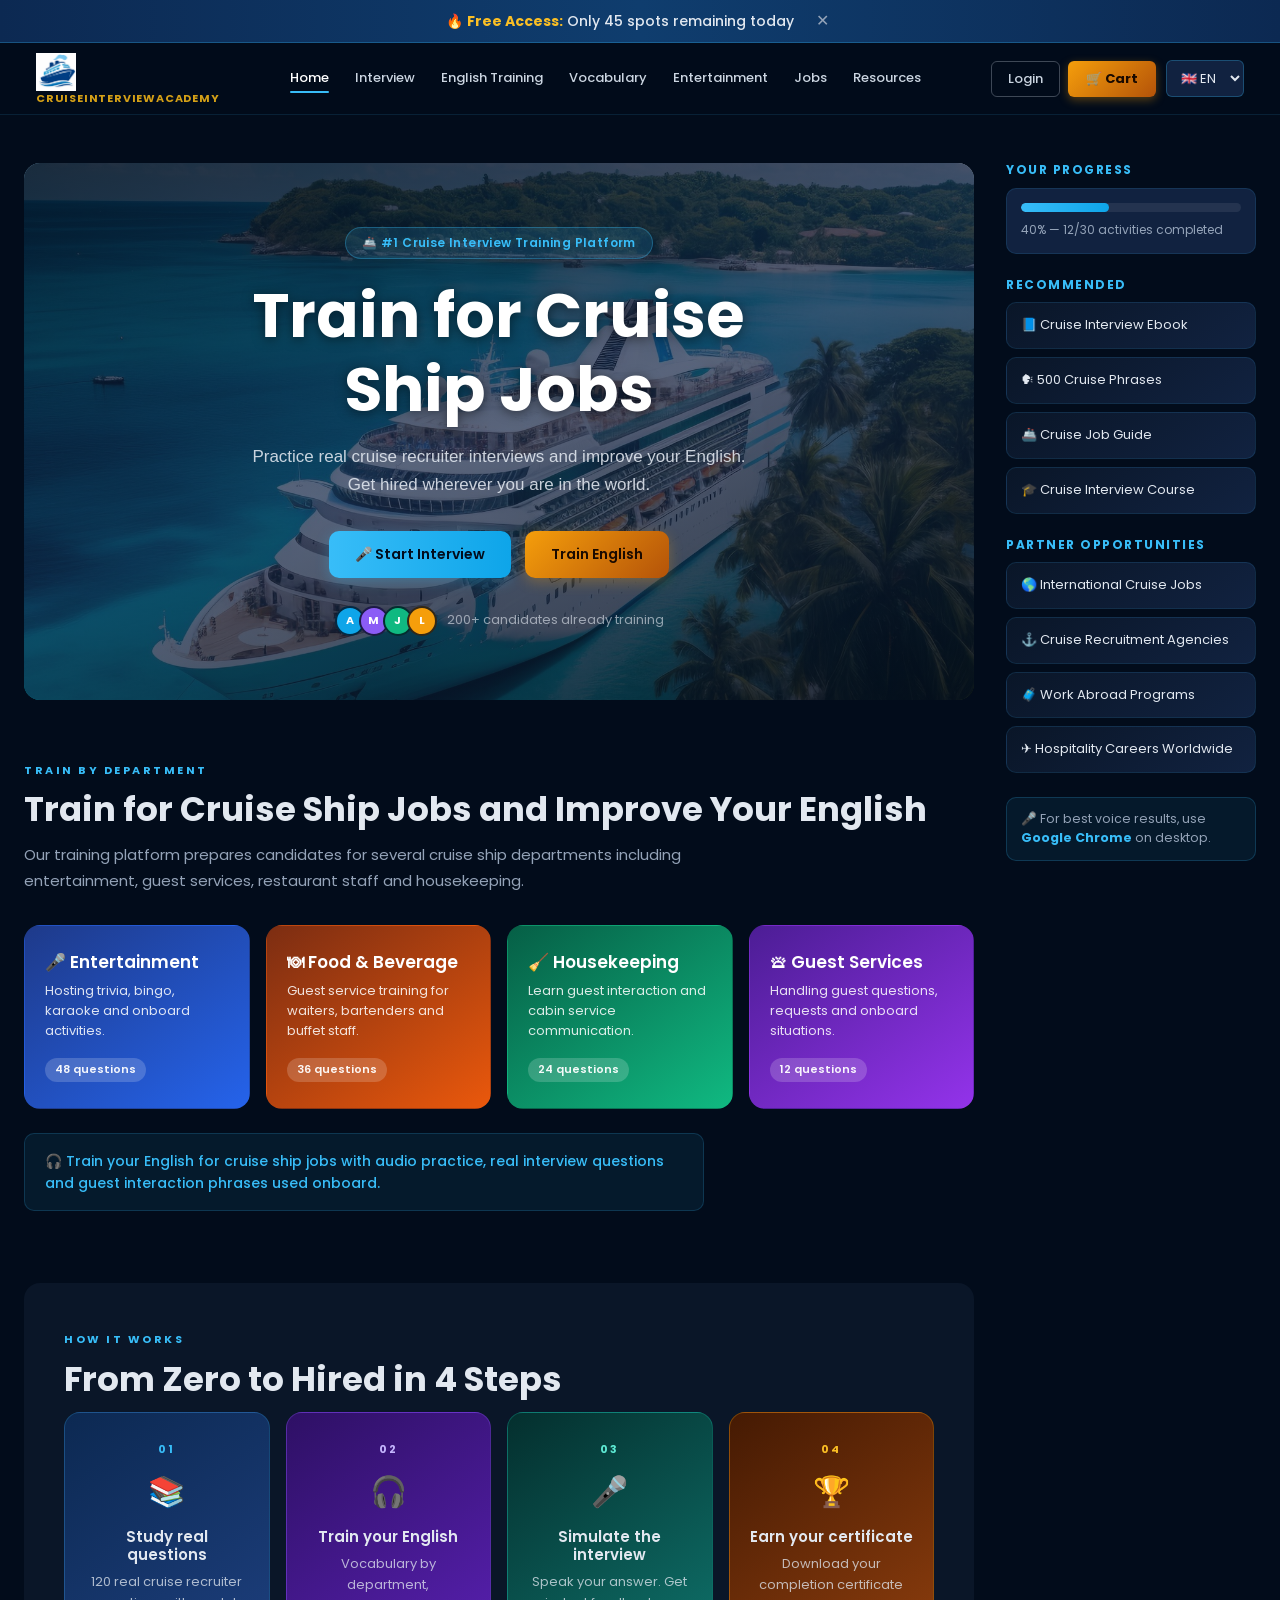
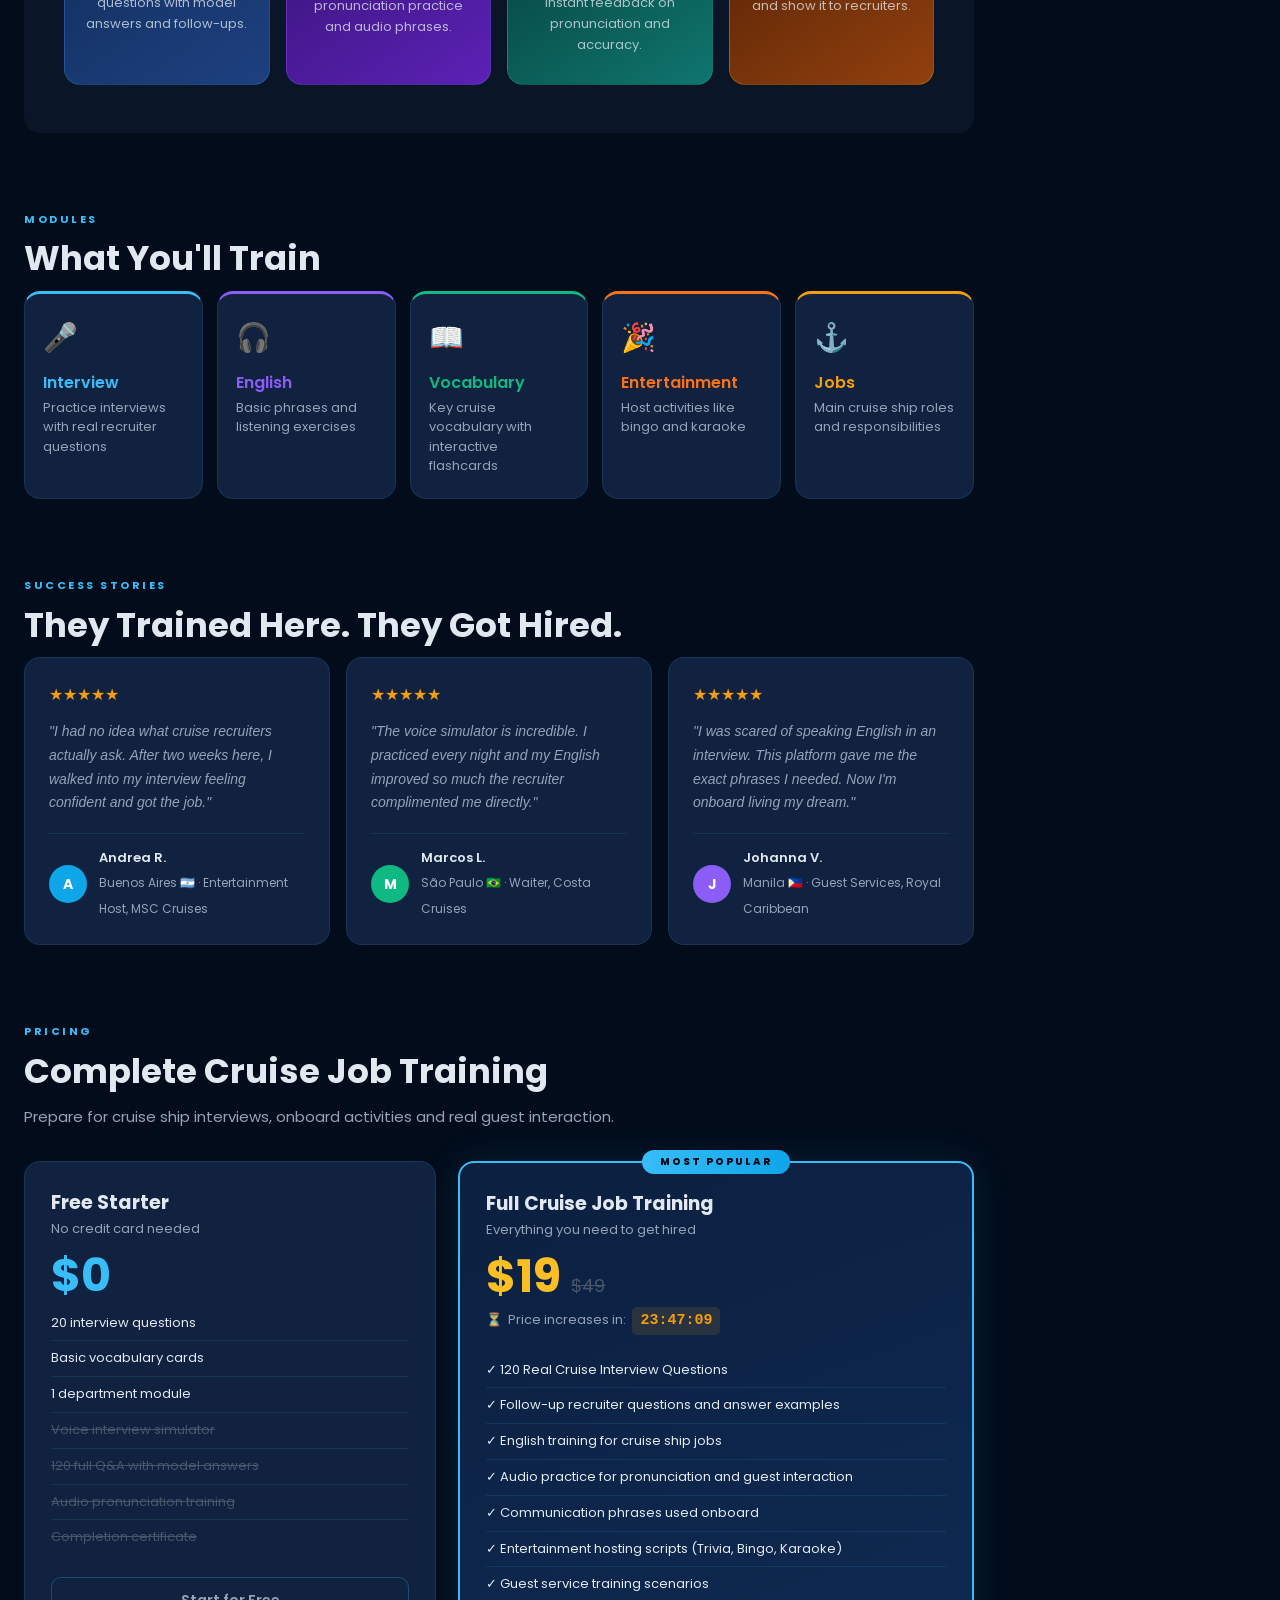
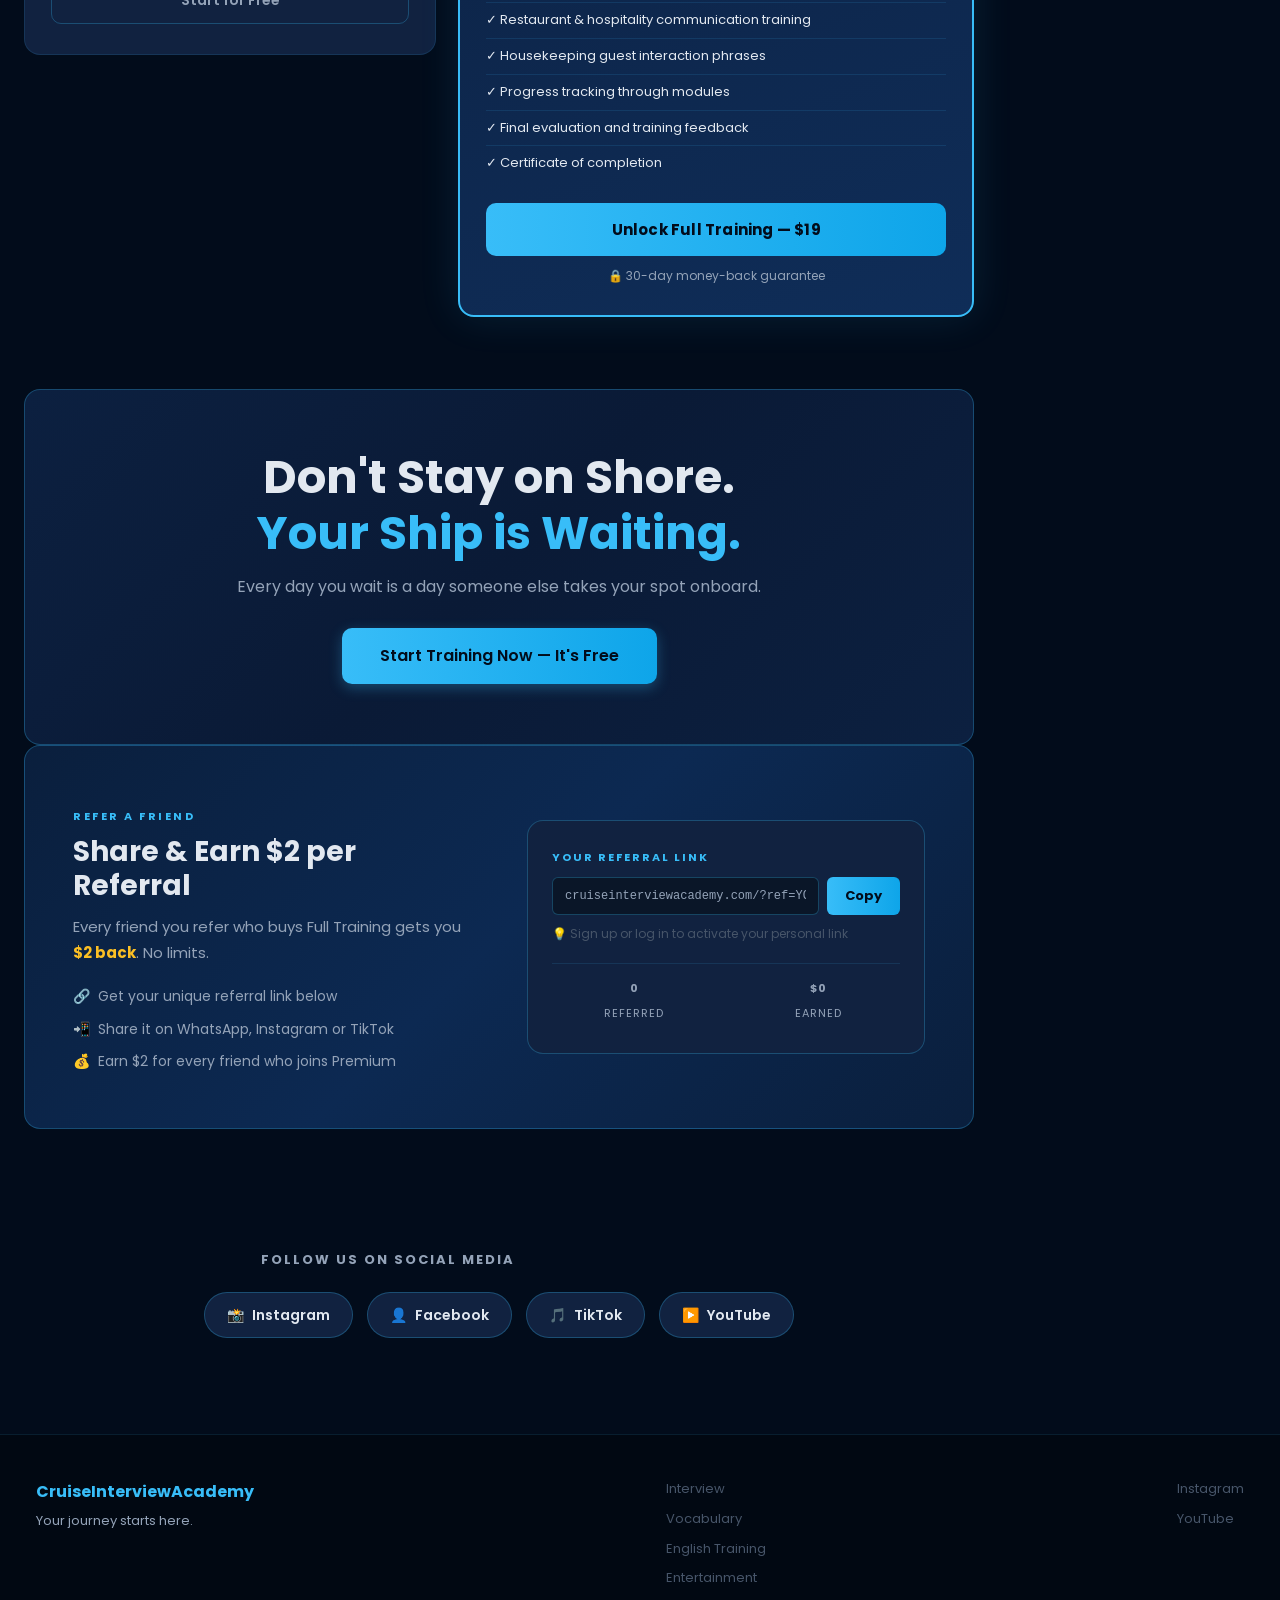
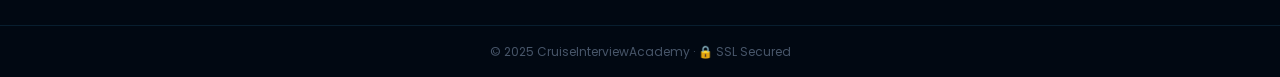
==== commit 2f213b46: "Update index.html" ====
--- a/index.html
+++ b/index.html
@@ -295,7 +295,7 @@
 </section>
 <!-- SOCIAL FOLLOW -->
 <section class="social-follow">
-  <p class="social-follow-label" data-i18n="social_label">📲 Seguinos ahora</p>
+  <p class="social-follow-label" data-i18n="social_label">📲 Follow us on social media</p>
   <div class="social-icons">
     <a href="#" class="social-btn social-ig" aria-label="Instagram">
       📸 <span>Instagram</span>
--- a/style.css
+++ b/style.css
@@ -1,1099 +1,809 @@
-/* =============================================================
+/* =====================================================
    CruiseInterviewAcademy — style.css
-   Paleta: Ocean deep blue + electric cyan + warm amber accent
-   Fuentes: Syne (headings) + DM Sans (body)
-   ============================================================= */
-
-/* ---- RESET & VARIABLES ---- */
+   Fixes: logo name dorado, cart amber, menú contraste,
+   btn-secondary sólido, sidebar scroll, colores secciones
+   ===================================================== */
+
 *, *::before, *::after { margin:0; padding:0; box-sizing:border-box; }
 
 :root {
-  /* Colors */
-  --c-bg:          #020c1b;
-  --c-bg-2:        #0a1628;
-  --c-bg-3:        #0f2042;
-  --c-surface:     #112240;
-  --c-surface-2:   #1a3358;
-  --c-accent:      #38bdf8;
-  --c-accent-2:    #0ea5e9;
-  --c-accent-dark: #0369a1;
-  --c-amber:       #f59e0b;
-  --c-amber-light: #fbbf24;
-  --c-green:       #10b981;
-  --c-red:         #ef4444;
-  --c-yellow:      #eab308;
-  --c-text:        #e2e8f0;
-  --c-text-muted:  #94a3b8;
-  --c-text-dim:    #475569;
-  --c-border:      rgba(56,189,248,0.15);
-  --c-border-2:    rgba(56,189,248,0.25);
-
-  /* Typography */
-  --f-display: 'Syne', sans-serif;
-  --f-body:    'DM Sans', sans-serif;
-
-  /* Spacing */
-  --radius-sm: 6px;
-  --radius-md: 12px;
-  --radius-lg: 20px;
-  --radius-xl: 32px;
-
-  /* Transitions */
-  --tr: 0.25s ease;
+  --bg:          #020c1b;
+  --bg-2:        #0a1628;
+  --bg-3:        #0f2042;
+  --surface:     #112240;
+  --surface-2:   #1a3358;
+  --accent:      #38bdf8;
+  --accent-2:    #0ea5e9;
+  --amber:       #f59e0b;
+  --amber-light: #fbbf24;
+  --amber-dark:  #b45309;
+  --gold:        #d4a017;
+  --green:       #10b981;
+  --purple:      #8b5cf6;
+  --orange:      #f97316;
+  --teal:        #14b8a6;
+  --red:         #ef4444;
+  --text:        #e2e8f0;
+  --text-muted:  #94a3b8;
+  --text-dim:    #475569;
+  --border:      rgba(56,189,248,0.12);
+  --border-2:    rgba(56,189,248,0.28);
+  --radius:      10px;
+  --radius-lg:   16px;
+  --tr:          0.25s ease;
 }
 
 html { scroll-behavior: smooth; }
-
 body {
-  font-family: var(--f-body);
-  background: var(--c-bg);
-  color: var(--c-text);
+  font-family: 'Poppins', sans-serif;
+  background: var(--bg);
+  color: var(--text);
   font-size: 16px;
   line-height: 1.6;
   overflow-x: hidden;
 }
-
 img { max-width:100%; height:auto; display:block; }
-
-a { color: var(--c-accent); text-decoration: none; transition: color var(--tr); }
-a:hover { color: var(--c-accent-2); }
-
-h1,h2,h3,h4 { font-family: var(--f-display); line-height: 1.15; }
-
-input, select, textarea {
-  background: var(--c-surface);
-  border: 1px solid var(--c-border-2);
-  border-radius: var(--radius-sm);
-  color: var(--c-text);
-  font-family: var(--f-body);
-  font-size: 15px;
-  padding: 10px 14px;
-  outline: none;
-  transition: border-color var(--tr);
-}
-input:focus, select:focus, textarea:focus {
-  border-color: var(--c-accent);
-}
-select option { background: var(--c-bg-2); }
+a { color: var(--accent); text-decoration:none; transition: color var(--tr); }
+a:hover { color: var(--accent-2); }
+h1,h2,h3,h4 { line-height:1.2; }
 
 /* ---- ANNOUNCE BAR ---- */
 .announce-bar {
-  background: linear-gradient(90deg, var(--c-accent-dark), var(--c-bg-3));
-  padding: 10px 20px;
-  text-align: center;
+  background: linear-gradient(90deg, #0c2952, #0f3d6e, #0c2952);
+  border-bottom: 1px solid var(--border-2);
+  padding: 10px 24px;
+  display: flex;
+  align-items: center;
+  justify-content: center;
+  gap: 16px;
   font-size: 14px;
+  font-weight: 500;
   position: relative;
   z-index: 200;
-  display: flex;
-  align-items: center;
-  justify-content: center;
-  gap: 12px;
-}
-.announce-text { flex:1; text-align:center; }
-.announce-link { color: var(--c-amber-light); font-weight: 600; text-decoration: underline; }
+}
+.announce-bar strong { color: var(--amber-light); }
 .announce-close {
-  background: none; border: none; color: var(--c-text-muted);
-  cursor: pointer; font-size: 16px; line-height:1; padding: 4px;
-  transition: color var(--tr);
-}
-.announce-close:hover { color: var(--c-text); }
+  background: none; border: none;
+  color: var(--text-muted); cursor: pointer;
+  font-size: 16px; padding: 2px 6px;
+  transition: color var(--tr); line-height:1;
+}
+.announce-close:hover { color: var(--text); }
 
 /* ---- TOPBAR ---- */
 .topbar {
   display: flex;
   align-items: center;
   justify-content: space-between;
-  gap: 24px;
-  padding: 0 40px;
-  height: 68px;
-  background: rgba(2, 12, 27, 0.92);
-  backdrop-filter: blur(16px);
-  border-bottom: 1px solid var(--c-border);
+  gap: 16px;
+  padding: 0 36px;
+  height: 72px;
+  background: rgba(2,12,27,0.97);
+  backdrop-filter: blur(12px);
+  border-bottom: 1px solid var(--border);
   position: sticky;
   top: 0;
   z-index: 100;
-  transition: background var(--tr);
-}
-
-.logo { display:flex; align-items:center; gap:10px; }
-.logo img { height: 44px; width:auto; }
-.logo-text {
-  font-family: var(--f-display);
-  font-weight: 800;
-  font-size: 22px;
-  color: var(--c-accent);
-  letter-spacing: -0.5px;
-}
-
+  transition: box-shadow var(--tr);
+}
+.topbar.scrolled { box-shadow: 0 4px 24px rgba(0,0,0,0.55); }
+
+/* FIX 1 — Logo: imagen + nombre dorado debajo */
+.logo {
+  display: flex;
+  flex-direction: column;
+  align-items: flex-start;
+  gap: 2px;
+  flex-shrink: 0;
+  text-decoration: none;
+}
+.logo img { height: 38px; width: auto; }
+.logo-name {
+  font-size: 11px;
+  font-weight: 700;
+  color: var(--gold);
+  letter-spacing: 0.8px;
+  text-transform: uppercase;
+  line-height: 1;
+  white-space: nowrap;
+}
+
+/* FIX 3 — Menu: mejor contraste, separador sutil entre links */
 .menu {
   display: flex;
   align-items: center;
-  gap: 4px;
+  gap: 0;
   flex: 1;
   justify-content: center;
 }
 .menu a {
-  color: var(--c-text-muted);
-  font-size: 14px;
+  color: #cbd5e1;
+  font-size: 13px;
   font-weight: 500;
-  padding: 6px 12px;
-  border-radius: var(--radius-sm);
+  padding: 6px 13px;
+  border-radius: 6px;
   transition: all var(--tr);
   white-space: nowrap;
-}
-.menu a:hover, .menu a.active {
-  color: var(--c-text);
-  background: rgba(56,189,248,0.1);
-}
-
-.topbar-right {
-  display: flex;
-  align-items: center;
-  gap: 10px;
-}
-
-.lang-selector {
-  padding: 6px 10px;
-  font-size: 13px;
-  border-radius: var(--radius-sm);
-  cursor: pointer;
-  background: var(--c-surface);
-  border: 1px solid var(--c-border);
-  color: var(--c-text);
-  min-width: 70px;
-}
-
-.btn-topbar-ghost {
-  background: transparent;
-  border: 1px solid var(--c-border-2);
-  color: var(--c-text-muted);
-  padding: 7px 16px;
-  border-radius: var(--radius-sm);
-  font-size: 14px;
-  cursor: pointer;
-  transition: all var(--tr);
-  font-family: var(--f-body);
-  white-space: nowrap;
-}
-.btn-topbar-ghost:hover {
-  border-color: var(--c-accent);
-  color: var(--c-accent);
-}
-
-.btn-topbar-cta {
-  background: var(--c-accent);
-  color: #020c1b;
-  padding: 8px 18px;
-  border-radius: var(--radius-sm);
-  font-size: 14px;
-  font-weight: 700;
-  transition: all var(--tr);
-  white-space: nowrap;
-}
-.btn-topbar-cta:hover {
-  background: var(--c-accent-2);
-  color: #020c1b;
-  transform: translateY(-1px);
-}
-
-/* Hamburger */
-.hamburger {
-  display: none;
-  flex-direction: column;
-  gap: 5px;
-  background: none;
-  border: none;
-  cursor: pointer;
-  padding: 8px;
-}
-.hamburger span {
-  display: block;
-  width: 24px;
-  height: 2px;
-  background: var(--c-text);
-  border-radius: 2px;
-  transition: all 0.3s ease;
-}
-
-/* ---- HERO ---- */
-.hero {
   position: relative;
-  min-height: 92vh;
-  display: flex;
-  align-items: center;
-  justify-content: center;
-  overflow: hidden;
-  text-align: center;
-}
-
-.hero-bg {
-  position: absolute;
-  inset: 0;
-  background-image: url('../images/cruise-ship.jpg');
-  background-size: cover;
-  background-position: center;
-  background-repeat: no-repeat;
-  transform: scale(1.05);
-  animation: heroZoom 20s ease-in-out infinite alternate;
-}
-
-@keyframes heroZoom {
-  from { transform: scale(1.05); }
-  to   { transform: scale(1.12); }
-}
-
-.hero-overlay {
-  position: absolute;
-  inset: 0;
-  background: linear-gradient(
-    160deg,
-    rgba(2,12,27,0.88) 0%,
-    rgba(15,32,66,0.75) 50%,
-    rgba(2,12,27,0.90) 100%
-  );
-}
-
-.hero-content {
-  position: relative;
-  z-index: 2;
-  max-width: 780px;
-  padding: 40px 24px;
-  animation: heroFadeUp 1s ease both;
-}
-
-@keyframes heroFadeUp {
-  from { opacity:0; transform: translateY(30px); }
-  to   { opacity:1; transform: translateY(0); }
-}
-
-.hero-badge {
-  display: inline-block;
-  background: rgba(56,189,248,0.15);
-  border: 1px solid rgba(56,189,248,0.3);
-  color: var(--c-accent);
-  font-size: 13px;
-  font-weight: 600;
-  padding: 6px 18px;
-  border-radius: 40px;
-  margin-bottom: 24px;
-  letter-spacing: 0.5px;
-}
-
-.hero-title {
-  font-size: clamp(42px, 7vw, 80px);
-  font-weight: 800;
-  color: #ffffff;
-  margin-bottom: 20px;
-  line-height: 1.05;
-  letter-spacing: -1px;
-}
-.hero-title em {
-  font-style: normal;
-  color: var(--c-accent);
-}
-
-.hero-sub {
-  font-size: clamp(16px, 2.5vw, 20px);
-  color: rgba(226,232,240,0.85);
-  margin-bottom: 36px;
-  line-height: 1.6;
-  font-weight: 300;
-}
-
-.hero-cta-group {
-  display: flex;
-  gap: 14px;
-  justify-content: center;
-  flex-wrap: wrap;
-  margin-bottom: 40px;
-}
-
-.btn-hero-primary {
-  display: inline-flex;
-  align-items: center;
-  gap: 8px;
-  background: linear-gradient(90deg, var(--c-accent), var(--c-accent-2));
-  color: #020c1b;
-  padding: 15px 32px;
-  border-radius: var(--radius-md);
-  font-size: 16px;
-  font-weight: 700;
-  transition: all var(--tr);
-  font-family: var(--f-display);
-}
-.btn-hero-primary:hover {
-  transform: translateY(-3px);
-  box-shadow: 0 12px 32px rgba(56,189,248,0.35);
-  color: #020c1b;
-}
-.btn-icon { font-size: 18px; }
-
-.btn-hero-secondary {
-  display: inline-flex;
-  align-items: center;
-  background: transparent;
-  color: var(--c-text);
-  padding: 15px 32px;
-  border-radius: var(--radius-md);
-  font-size: 16px;
-  font-weight: 500;
-  border: 1.5px solid rgba(226,232,240,0.3);
-  transition: all var(--tr);
-}
-.btn-hero-secondary:hover {
-  border-color: var(--c-accent);
-  color: var(--c-accent);
-  transform: translateY(-2px);
-}
-
-.hero-social-proof {
-  display: flex;
-  align-items: center;
-  justify-content: center;
-  gap: 12px;
-}
-.proof-avatars {
-  display: flex;
-}
-.avatar {
-  width: 34px;
-  height: 34px;
-  border-radius: 50%;
-  border: 2px solid var(--c-bg);
-  display: flex;
-  align-items: center;
-  justify-content: center;
-  font-size: 12px;
-  font-weight: 700;
-  color: white;
-  margin-left: -8px;
-}
-.avatar:first-child { margin-left: 0; }
-.proof-text { font-size: 14px; color: rgba(226,232,240,0.7); }
-
-.hero-scroll-hint {
-  position: absolute;
-  bottom: 30px;
-  left: 50%;
-  transform: translateX(-50%);
-  z-index: 2;
-}
-.hero-scroll-hint span {
-  display: block;
-  width: 24px;
-  height: 40px;
-  border: 2px solid rgba(226,232,240,0.3);
-  border-radius: 12px;
-  position: relative;
-}
-.hero-scroll-hint span::before {
+}
+.menu a::after {
   content: '';
   position: absolute;
-  top: 6px;
-  left: 50%;
-  transform: translateX(-50%);
-  width: 4px;
-  height: 8px;
-  background: var(--c-accent);
+  bottom: 2px; left: 13px; right: 13px;
+  height: 2px;
+  background: var(--accent);
   border-radius: 2px;
-  animation: scrollDot 2s ease-in-out infinite;
-}
-@keyframes scrollDot {
-  0%   { top: 6px; opacity:1; }
-  100% { top: 22px; opacity:0; }
-}
-
-/* ---- MISSION STRIP ---- */
-.mission-strip {
-  background: linear-gradient(90deg, var(--c-bg-3), var(--c-bg-2), var(--c-bg-3));
-  border-top: 1px solid var(--c-border);
-  border-bottom: 1px solid var(--c-border);
-  padding: 28px 24px;
-  text-align: center;
-}
-.mission-inner {
-  max-width: 720px;
-  margin: auto;
-}
-.mission-inner p {
-  font-size: 17px;
-  color: var(--c-text-muted);
-  font-style: italic;
-  line-height: 1.7;
-}
-
-/* ---- SECTIONS SHARED ---- */
-section { padding: 96px 24px; }
-
-.section-header {
-  text-align: center;
-  max-width: 680px;
-  margin: 0 auto 64px;
-}
+  transform: scaleX(0);
+  transition: transform var(--tr);
+}
+.menu a:hover { color: #fff; background: rgba(56,189,248,0.1); }
+.menu a:hover::after,
+.menu a.active::after { transform: scaleX(1); }
+.menu a.active { color: #fff; }
+
+/* Auth area */
+.auth-area { display:flex; align-items:center; gap:10px; flex-shrink:0; }
+.auth-buttons { display:flex; align-items:center; gap:8px; }
+
+.btn-login {
+  background: transparent;
+  border: 1px solid rgba(203,213,225,0.3);
+  color: #cbd5e1;
+  padding: 7px 16px;
+  border-radius: 6px;
+  font-size: 13px;
+  font-weight: 500;
+  cursor: pointer;
+  font-family: 'Poppins', sans-serif;
+  transition: all var(--tr);
+}
+.btn-login:hover { border-color: var(--accent); color: var(--accent); }
+
+/* FIX 2 — Cart: amber/dorado llamativo */
+.btn-cart {
+  background: linear-gradient(135deg, var(--amber), var(--amber-dark));
+  border: none;
+  color: #1a0a00;
+  padding: 8px 18px;
+  border-radius: 6px;
+  font-size: 13px;
+  font-weight: 700;
+  cursor: pointer;
+  font-family: 'Poppins', sans-serif;
+  transition: all var(--tr);
+  box-shadow: 0 3px 10px rgba(245,158,11,0.35);
+}
+.btn-cart:hover {
+  background: linear-gradient(135deg, var(--amber-light), var(--amber));
+  transform: translateY(-1px);
+  box-shadow: 0 5px 16px rgba(245,158,11,0.45);
+}
+
+.lang-select {
+  background: var(--surface);
+  border: 1px solid var(--border-2);
+  color: var(--text);
+  padding: 7px 10px;
+  border-radius: 6px;
+  font-size: 13px;
+  cursor: pointer;
+  font-family: 'Poppins', sans-serif;
+}
+.lang-select option { background: var(--bg-2); }
+
+/* Hamburger */
+.hamburger { display:none; flex-direction:column; gap:5px; background:none; border:none; cursor:pointer; padding:8px; }
+.hamburger span { display:block; width:22px; height:2px; background:var(--text); border-radius:2px; transition:all 0.3s; }
+
+/* ---- LAYOUT ---- */
+.layout {
+  display: flex;
+  max-width: 1300px;
+  margin: 0 auto;
+  padding: 48px 24px;
+  gap: 32px;
+  align-items: flex-start;
+}
+.main { flex: 1; min-width: 0; }
+
+/* ---- SECTION SHARED ---- */
 .section-label {
   display: inline-block;
   font-size: 11px;
   font-weight: 700;
   letter-spacing: 2.5px;
-  color: var(--c-accent);
-  margin-bottom: 14px;
+  color: var(--accent);
   text-transform: uppercase;
-}
-.section-header h2 {
-  font-size: clamp(28px, 4vw, 44px);
-  font-weight: 800;
-  color: var(--c-text);
+  margin-bottom: 10px;
+}
+section { margin-bottom: 72px; }
+section h2 {
+  font-size: clamp(22px, 3.2vw, 34px);
+  font-weight: 700;
+  margin-bottom: 12px;
+}
+section > p {
+  font-size: 15px;
+  color: var(--text-muted);
+  max-width: 680px;
+  line-height: 1.7;
+  margin-bottom: 32px;
+}
+
+/* ---- HERO ---- */
+.hero {
+  position: relative;
+  min-height: 500px;
+  border-radius: var(--radius-lg);
+  overflow: hidden;
+  display: flex;
+  align-items: center;
+  justify-content: center;
+  text-align: center;
+  margin-bottom: 56px;
+}
+.hero-bg {
+  position: absolute; inset: 0;
+  background-image: url('images/cruise-ship.jpg');
+  background-size: cover;
+  background-position: center;
+  transform: scale(1.04);
+  animation: heroZoom 18s ease-in-out infinite alternate;
+}
+.hero-bg::after {
+  content: '';
+  position: absolute; inset: 0;
+  background: linear-gradient(160deg, rgba(2,12,27,0.82) 0%, rgba(15,32,66,0.68) 50%, rgba(2,12,27,0.85) 100%);
+}
+@keyframes heroZoom {
+  from { transform: scale(1.04); }
+  to   { transform: scale(1.10); }
+}
+.hero-content {
+  position: relative; z-index: 2;
+  padding: 64px 32px; max-width: 680px;
+  animation: fadeUp 0.9s ease both;
+}
+@keyframes fadeUp {
+  from { opacity:0; transform:translateY(22px); }
+  to   { opacity:1; transform:translateY(0); }
+}
+.hero-badge {
+  display: inline-block;
+  background: rgba(56,189,248,0.15);
+  border: 1px solid rgba(56,189,248,0.32);
+  color: var(--accent);
+  font-size: 12px; font-weight: 600;
+  padding: 5px 16px; border-radius: 40px;
+  margin-bottom: 20px; letter-spacing: 0.4px;
+}
+.hero-content h1 {
+  font-size: clamp(34px, 5.5vw, 62px);
+  font-weight: 700; color: #fff;
   margin-bottom: 16px;
-}
-.section-header p {
-  font-size: 17px;
-  color: var(--c-text-muted);
-  line-height: 1.7;
-}
-
-/* ---- DEPARTMENTS ---- */
-.departments { background: var(--c-bg-2); }
-
-.dept-grid {
+  text-shadow: 0 2px 12px rgba(0,0,0,0.5);
+}
+.hero-content p {
+  font-size: clamp(14px, 1.8vw, 17px);
+  color: rgba(226,232,240,0.88);
+  margin-bottom: 32px; line-height: 1.65;
+  font-weight: 300;
+}
+.hero-buttons { display:flex; justify-content:center; gap:14px; flex-wrap:wrap; margin-bottom:28px; }
+.hero-proof { display:flex; align-items:center; justify-content:center; gap:10px; font-size:13px; color:rgba(226,232,240,0.6); }
+.proof-avatars { display:flex; }
+.avatar {
+  width:30px; height:30px; border-radius:50%;
+  border:2px solid rgba(2,12,27,0.8);
+  display:flex; align-items:center; justify-content:center;
+  font-size:11px; font-weight:700; color:#fff;
+  margin-left:-6px;
+}
+.avatar:first-child { margin-left:0; }
+
+/* ---- BUTTONS ---- */
+.btn {
+  display: inline-flex; align-items:center; gap:6px;
+  padding: 12px 26px; border-radius: var(--radius);
+  font-size: 14px; font-weight: 600;
+  font-family: 'Poppins', sans-serif;
+  transition: all var(--tr); cursor:pointer; text-decoration:none;
+}
+.btn-primary {
+  background: linear-gradient(90deg, var(--accent), var(--accent-2));
+  color: #020c1b; border: none;
+  box-shadow: 0 4px 14px rgba(56,189,248,0.3);
+}
+.btn-primary:hover {
+  transform: translateY(-2px);
+  box-shadow: 0 8px 22px rgba(56,189,248,0.4);
+  color: #020c1b;
+}
+
+/* DESPUÉS */
+.btn-secondary {
+  background: linear-gradient(135deg, var(--amber), var(--amber-dark));
+  color: #1a0a00;
+  border: none;
+  box-shadow: 0 4px 14px rgba(245,158,11,0.3);
+}
+.btn-secondary:hover {
+  background: linear-gradient(135deg, var(--amber-light), var(--amber));
+  color: #1a0a00;
+  transform: translateY(-2px);
+  box-shadow: 0 8px 22px rgba(245,158,11,0.4);
+}
+
+.btn-large { padding: 15px 38px; font-size: 16px; }
+
+/* ---- CAREERS ---- */
+.career-grid {
   display: grid;
-  grid-template-columns: repeat(auto-fit, minmax(240px, 1fr));
-  gap: 20px;
-  max-width: 1100px;
-  margin: auto;
-}
-
-.dept-card {
-  padding: 32px 28px;
-  border-radius: var(--radius-lg);
-  border: 1px solid var(--c-border);
-  cursor: pointer;
-  transition: all 0.3s ease;
-  position: relative;
-  overflow: hidden;
-}
-.dept-card::before {
-  content: '';
-  position: absolute;
-  inset: 0;
-  opacity: 0;
-  transition: opacity 0.3s ease;
-}
-.dept-card:hover {
-  transform: translateY(-6px);
-  border-color: var(--c-border-2);
-}
-.dept-card:hover::before { opacity: 1; }
-
-.dept-entertainment { background: linear-gradient(145deg, #1e3a8a22, #2563eb22); }
-.dept-entertainment:hover { background: linear-gradient(145deg, #1e3a8a44, #2563eb33); box-shadow: 0 20px 40px rgba(37,99,235,0.2); }
-
-.dept-food { background: linear-gradient(145deg, #7c2d1222, #ea580c22); }
-.dept-food:hover { background: linear-gradient(145deg, #7c2d1244, #ea580c33); box-shadow: 0 20px 40px rgba(234,88,12,0.2); }
-
-.dept-housekeeping { background: linear-gradient(145deg, #06402022, #10b98122); }
-.dept-housekeeping:hover { background: linear-gradient(145deg, #06402044, #10b98133); box-shadow: 0 20px 40px rgba(16,185,129,0.2); }
-
-.dept-guest { background: linear-gradient(145deg, #4c1d9522, #9333ea22); }
-.dept-guest:hover { background: linear-gradient(145deg, #4c1d9544, #9333ea33); box-shadow: 0 20px 40px rgba(147,51,234,0.2); }
-
-.dept-icon { font-size: 36px; margin-bottom: 16px; }
-.dept-card h3 { font-size: 20px; font-weight: 700; margin-bottom: 10px; color: var(--c-text); }
-.dept-card p { font-size: 14px; color: var(--c-text-muted); line-height: 1.6; margin-bottom: 20px; }
-.dept-tag {
-  display: inline-block;
-  background: rgba(56,189,248,0.12);
-  color: var(--c-accent);
-  font-size: 12px;
-  font-weight: 600;
-  padding: 4px 12px;
-  border-radius: 40px;
-  border: 1px solid rgba(56,189,248,0.2);
-}
-
-/* ---- HOW IT WORKS ---- */
-.how-it-works { background: var(--c-bg); }
-
+  grid-template-columns: repeat(auto-fit, minmax(190px, 1fr));
+  gap: 16px; margin-bottom: 24px;
+}
+.career-card {
+  padding: 26px 20px; border-radius: var(--radius-lg);
+  border: 1px solid transparent;
+  color: white; transition: all 0.28s ease; cursor:pointer;
+}
+.career-card:hover { transform:translateY(-5px); filter:brightness(1.1); box-shadow:0 16px 32px rgba(0,0,0,0.35); }
+.career-card h3 { font-size:17px; font-weight:600; margin-bottom:8px; }
+.career-card p  { font-size:13px; opacity:0.85; line-height:1.55; margin-bottom:14px; }
+.card-tag {
+  display:inline-block; background:rgba(255,255,255,0.18);
+  color:rgba(255,255,255,0.95); font-size:11px; font-weight:600;
+  padding:3px 10px; border-radius:40px;
+}
+.entertainment { background: linear-gradient(145deg,#1e3a8a,#2563eb); }
+.food          { background: linear-gradient(145deg,#7c2d12,#ea580c); }
+.housekeeping  { background: linear-gradient(145deg,#065f46,#10b981); }
+.guest         { background: linear-gradient(145deg,#4c1d95,#9333ea); }
+
+.training-feature {
+  padding: 16px 20px; border-radius: var(--radius);
+  background: rgba(56,189,248,0.08);
+  border: 1px solid rgba(56,189,248,0.18);
+  color: var(--accent); font-weight:500; font-size:14px; line-height:1.6;
+}
+
+/* ---- HOW IT WORKS — colores diferenciados por paso ---- */
+.how-it-works { background: var(--bg-2); border-radius: var(--radius-lg); padding: 48px 40px; margin-bottom:72px; }
+.how-it-works .section-label { display:block; }
 .steps-grid {
   display: grid;
-  grid-template-columns: repeat(auto-fit, minmax(220px, 1fr));
-  gap: 24px;
-  max-width: 1000px;
-  margin: auto;
+  grid-template-columns: repeat(auto-fit, minmax(190px,1fr));
+  gap: 16px; margin-top:8px;
+}
+.step-card {
+  border-radius: var(--radius-lg); padding:28px 20px; text-align:center;
+  border: 1px solid transparent; transition:all 0.28s ease;
+}
+.step-card:hover { transform:translateY(-4px); }
+.step-num  { font-size:11px; font-weight:700; letter-spacing:2px; margin-bottom:10px; }
+.step-icon { font-size:30px; margin-bottom:12px; }
+.step-card h3 { font-size:15px; font-weight:600; margin-bottom:8px; }
+.step-card p  { font-size:13px; line-height:1.6; }
+
+.step-blue   { background:linear-gradient(145deg,#0c2952,#1e4080); border-color:rgba(56,189,248,0.2); }
+.step-blue   .step-num { color:var(--accent); }
+.step-blue   p { color:rgba(226,232,240,0.75); }
+
+.step-purple { background:linear-gradient(145deg,#2e1065,#5b21b6); border-color:rgba(139,92,246,0.3); }
+.step-purple .step-num { color:#c4b5fd; }
+.step-purple p { color:rgba(226,232,240,0.75); }
+
+.step-teal   { background:linear-gradient(145deg,#042f2e,#0f766e); border-color:rgba(20,184,166,0.3); }
+.step-teal   .step-num { color:#5eead4; }
+.step-teal   p { color:rgba(226,232,240,0.75); }
+
+.step-amber  { background:linear-gradient(145deg,#451a03,#92400e); border-color:rgba(245,158,11,0.3); }
+.step-amber  .step-num { color:var(--amber-light); }
+.step-amber  p { color:rgba(226,232,240,0.75); }
+
+/* ---- MODULE CARDS — cada card con acento de color ---- */
+.cards-grid {
+  display: grid;
+  grid-template-columns: repeat(auto-fit, minmax(170px,1fr));
+  gap: 14px;
+}
+.card {
+  border-radius: var(--radius-lg); padding:22px 18px;
+  border: 1px solid var(--border);
+  background: var(--surface);
+  transition:all 0.28s ease; cursor:pointer;
+}
+.card:hover { transform:translateY(-5px); box-shadow:0 14px 28px rgba(0,0,0,0.3); }
+.card-icon { font-size:28px; margin-bottom:12px; }
+.card h3   { font-size:16px; font-weight:600; margin-bottom:6px; }
+.card p    { font-size:13px; color:var(--text-muted); line-height:1.5; }
+
+.card-cyan   { border-top: 3px solid var(--accent); }
+.card-cyan   h3 { color: var(--accent); }
+.card-cyan:hover  { border-color: var(--accent); background: rgba(56,189,248,0.07); }
+
+.card-purple { border-top: 3px solid var(--purple); }
+.card-purple h3 { color: var(--purple); }
+.card-purple:hover { border-color: var(--purple); background: rgba(139,92,246,0.07); }
+
+.card-green  { border-top: 3px solid var(--green); }
+.card-green  h3 { color: var(--green); }
+.card-green:hover  { border-color: var(--green); background: rgba(16,185,129,0.07); }
+
+.card-orange { border-top: 3px solid var(--orange); }
+.card-orange h3 { color: var(--orange); }
+.card-orange:hover { border-color: var(--orange); background: rgba(249,115,22,0.07); }
+
+.card-amber  { border-top: 3px solid var(--amber); }
+.card-amber  h3 { color: var(--amber); }
+.card-amber:hover  { border-color: var(--amber); background: rgba(245,158,11,0.07); }
+
+/* ---- TESTIMONIALS ---- */
+.testi-grid { display:grid; grid-template-columns:repeat(auto-fit,minmax(240px,1fr)); gap:16px; }
+.testi-card {
+  background: var(--surface); border:1px solid var(--border);
+  border-radius: var(--radius-lg); padding:24px;
+  transition:all 0.28s ease;
+}
+.testi-card:hover { transform:translateY(-4px); border-color:var(--border-2); box-shadow:0 12px 24px rgba(0,0,0,0.3); }
+.testi-stars { color:var(--amber); font-size:16px; margin-bottom:12px; }
+.testi-card > p { font-size:14px; color:var(--text-muted); line-height:1.7; font-style:italic; margin-bottom:18px; }
+.testi-author { display:flex; align-items:center; gap:12px; border-top:1px solid var(--border); padding-top:14px; }
+.testi-avatar { width:38px; height:38px; border-radius:50%; display:flex; align-items:center; justify-content:center; font-size:14px; font-weight:700; color:#fff; flex-shrink:0; }
+.testi-author strong { display:block; font-size:13px; font-weight:600; }
+.testi-author span   { font-size:12px; color:var(--text-muted); }
+
+/* ---- PRICING — colores diferenciados ---- */
+.pricing-grid {
+  display: grid;
+  grid-template-columns: 1fr 1.25fr;
+  gap: 22px; align-items: start;
+}
+.price-card {
+  border-radius: var(--radius-lg); padding:30px 26px;
   position: relative;
 }
-
-.step-card {
-  background: var(--c-surface);
-  border: 1px solid var(--c-border);
-  border-radius: var(--radius-lg);
-  padding: 32px 24px;
+.price-free {
+  background: var(--surface);
+  border: 1px solid var(--border);
+}
+.price-premium {
+  background: linear-gradient(160deg, #0c2040, #0f2d58);
+  border: 2px solid var(--accent);
+  box-shadow: 0 0 40px rgba(56,189,248,0.12);
+}
+.popular-badge {
+  position:absolute; top:-13px; left:50%; transform:translateX(-50%);
+  background: linear-gradient(90deg, var(--accent), var(--accent-2));
+  color:#020c1b; font-size:10px; font-weight:800;
+  padding:4px 18px; border-radius:40px; letter-spacing:2px; white-space:nowrap;
+}
+.price-card h3   { font-size:19px; font-weight:700; margin-bottom:4px; }
+.price-sub-text  { font-size:13px; color:var(--text-muted); margin-bottom:12px; }
+.price-amount {
+  font-size:46px; font-weight:700; color:var(--accent);
+  line-height:1; margin-bottom:8px;
+}
+.price-premium .price-amount { color:var(--amber-light); }
+.price-old { font-size:18px; color:var(--text-dim); text-decoration:line-through; font-weight:400; }
+.price-timer {
+  font-size:13px; color:var(--text-muted);
+  margin-bottom:18px; display:flex; align-items:center; gap:6px; flex-wrap:wrap;
+}
+.countdown {
+  font-family:monospace; font-size:15px; font-weight:700;
+  color:var(--amber); background:rgba(245,158,11,0.12);
+  padding:2px 8px; border-radius:5px;
+}
+.price-card ul { list-style:none; margin-bottom:22px; }
+.price-card li {
+  padding:7px 0; font-size:13px;
+  border-bottom:1px solid var(--border);
+  display:flex; align-items:center; gap:6px;
+}
+.price-card li:last-child { border-bottom:none; }
+.feat-yes { color:var(--text); }
+.feat-no  { color:var(--text-dim); text-decoration:line-through; }
+
+.btn-free-plan {
+  display:block; width:100%; text-align:center;
+  padding:12px; border-radius:var(--radius);
+  border:1.5px solid var(--border-2); color:var(--text-muted);
+  font-size:14px; font-weight:600; cursor:pointer;
+  background:transparent; font-family:'Poppins',sans-serif; transition:all var(--tr);
+}
+.btn-free-plan:hover { border-color:var(--accent); color:var(--accent); }
+
+.buy {
+  display:block; width:100%; padding:15px;
+  border-radius:var(--radius); border:none;
+  background: linear-gradient(90deg, var(--accent), var(--accent-2));
+  color:#020c1b; font-size:15px; font-weight:700;
+  cursor:pointer; font-family:'Poppins',sans-serif;
+  transition:all var(--tr); letter-spacing:0.2px;
+}
+.buy:hover { transform:translateY(-2px); box-shadow:0 10px 22px rgba(56,189,248,0.32); }
+.guarantee { text-align:center; font-size:12px; color:var(--text-muted); margin-top:10px; }
+
+/* ---- CTA STRIP ---- */
+.cta-strip {
+  background: linear-gradient(135deg, #0c2040, #0a1a36, #0c2040);
+  border:1px solid var(--border-2); border-radius:var(--radius-lg);
+  padding:60px 40px; text-align:center; margin-bottom:0;
+}
+.cta-strip h2 { font-size:clamp(26px,4vw,46px); font-weight:700; margin-bottom:12px; }
+.cta-strip em { font-style:normal; color:var(--accent); }
+.cta-strip p  { font-size:16px; color:var(--text-muted); margin-bottom:28px; max-width:none; }
+
+/* ---- SIDEBAR ---- */
+/* FIX 6 — sidebar no scroll, se queda en su lugar */
+.sidebar {
+  width: 250px;
+  flex-shrink: 0;
+  /* sticky solo si el contenido del main es más largo */
+  position: sticky;
+  top: 88px;
+  max-height: calc(100vh - 100px);
+  overflow-y: auto;
+  scrollbar-width: thin;
+  scrollbar-color: var(--border-2) transparent;
+}
+.sidebar::-webkit-scrollbar { width:4px; }
+.sidebar::-webkit-scrollbar-thumb { background:var(--border-2); border-radius:4px; }
+
+.sidebar-title {
+  font-size:12px; font-weight:700; text-transform:uppercase;
+  letter-spacing:1.5px; color:var(--accent);
+  margin-bottom:10px; margin-top:24px;
+}
+.sidebar-title:first-child { margin-top:0; }
+.progress-box {
+  background:var(--surface); border:1px solid var(--border);
+  border-radius:var(--radius); padding:14px; margin-bottom:4px;
+}
+.progress-bar {
+  background:rgba(255,255,255,0.08); border-radius:6px;
+  height:9px; overflow:hidden; margin-bottom:8px;
+}
+.progress-fill {
+  background:linear-gradient(90deg,var(--accent),var(--accent-2));
+  height:100%; border-radius:6px; transition:width 0.6s ease;
+}
+.progress-box p { font-size:12px; color:var(--text-muted); }
+
+.ad {
+  background:linear-gradient(145deg,var(--bg-2),var(--surface));
+  border:1px solid var(--border); border-radius:var(--radius);
+  padding:12px 14px; margin-bottom:8px;
+  color:var(--text); font-size:13px; cursor:pointer;
+  transition:all var(--tr);
+}
+.ad:hover { transform:translateY(-2px); background:var(--surface-2); border-color:var(--border-2); box-shadow:0 6px 14px rgba(0,0,0,0.25); }
+
+.chrome-tip {
+  margin-top:24px; background:rgba(56,189,248,0.07);
+  border:1px solid rgba(56,189,248,0.2); border-radius:var(--radius);
+  padding:12px 14px; font-size:12.5px; color:var(--text-muted); line-height:1.5;
+}
+.chrome-tip strong { color:var(--accent); }
+
+/* ---- FOOTER ---- */
+.footer { background:#010812; border-top:1px solid var(--border); padding-top:44px; }
+.footer-inner {
+  display:flex; justify-content:space-between; align-items:flex-start;
+  gap:28px; max-width:1300px; margin:0 auto; padding:0 36px 36px; flex-wrap:wrap;
+}
+.footer-logo { display:block; font-size:16px; font-weight:700; color:var(--accent); margin-bottom:6px; }
+.footer-inner > div > p { font-size:13px; color:var(--text-muted); }
+.footer-links, .footer-social { display:flex; flex-direction:column; gap:9px; }
+.footer-links a, .footer-social a { font-size:13px; color:var(--text-dim); }
+.footer-links a:hover { color:var(--text); }
+.footer-social a:hover { color:var(--accent); }
+.footer-bottom { border-top:1px solid var(--border); padding:16px 36px; max-width:1300px; margin:auto; }
+.footer-bottom p { font-size:12px; color:var(--text-dim); text-align:center; }
+
+/* ---- RESPONSIVE ---- */
+@media (max-width:1024px) {
+  .pricing-grid { grid-template-columns:1fr; max-width:460px; }
+  .price-premium { order:-1; }
+}
+@media (max-width:900px) {
+  .layout { flex-direction:column; padding:28px 18px; }
+  /* FIX 6 mobile — sidebar no sticky, fluye normal */
+  .sidebar { width:100%; position:static; max-height:none; overflow-y:visible; }
+  .topbar { padding:0 18px; gap:10px; }
+  .menu { display:none; }
+  .menu.open {
+    display:flex; flex-direction:column;
+    position:fixed; inset:72px 0 0 0;
+    background:rgba(2,12,27,0.98); backdrop-filter:blur(16px);
+    align-items:center; justify-content:center; gap:6px; z-index:99;
+  }
+  .menu.open a { font-size:18px; padding:12px 28px; }
+  .hamburger { display:flex; }
+  .hero { min-height:400px; }
+  .hero-buttons { flex-direction:column; align-items:center; }
+  .steps-grid { grid-template-columns:repeat(2,1fr); }
+  .how-it-works { padding:32px 24px; }
+}
+@media (max-width:600px) {
+  .topbar { height:62px; }
+  .logo img { height:34px; }
+  .logo-name { font-size:10px; }
+  .btn-login { display:none; }
+  .steps-grid { grid-template-columns:1fr; }
+  .testi-grid { grid-template-columns:1fr; }
+  .footer-inner { flex-direction:column; padding:0 18px 28px; }
+  .footer-bottom { padding:14px 18px; }
+  .cta-strip { padding:40px 20px; }
+}
+/* ---- SOCIAL FOLLOW ---- */
+.social-follow {
   text-align: center;
-  transition: all 0.3s ease;
-  position: relative;
-  overflow: hidden;
-}
-.step-card::after {
-  content: '';
-  position: absolute;
-  bottom: 0; left: 0; right: 0;
-  height: 3px;
-  background: linear-gradient(90deg, var(--c-accent), var(--c-accent-2));
-  transform: scaleX(0);
-  transform-origin: left;
-  transition: transform 0.3s ease;
-}
-.step-card:hover { transform: translateY(-4px); border-color: var(--c-border-2); }
-.step-card:hover::after { transform: scaleX(1); }
-
-.step-number {
+  padding: 48px 24px;
+  margin-bottom: 0;
+}
+.social-follow-label {
   font-size: 13px;
   font-weight: 700;
-  color: var(--c-accent);
   letter-spacing: 2px;
-  margin-bottom: 12px;
-}
-.step-icon { font-size: 32px; margin-bottom: 14px; }
-.step-card h3 { font-size: 17px; font-weight: 700; margin-bottom: 8px; color: var(--c-text); }
-.step-card p { font-size: 14px; color: var(--c-text-muted); line-height: 1.6; }
-
-/* ---- FEATURE HIGHLIGHT ---- */
-.feature-highlight {
-  background: linear-gradient(135deg, var(--c-bg-2), var(--c-bg-3));
-  border-top: 1px solid var(--c-border);
-  border-bottom: 1px solid var(--c-border);
-  padding: 96px 24px;
-}
-.feature-inner {
+  text-transform: uppercase;
+  color: var(--text-muted);
+  margin-bottom: 20px;
+}
+.social-icons {
+  display: flex;
+  justify-content: center;
+  gap: 14px;
+  flex-wrap: wrap;
+}
+.social-btn {
+  display: inline-flex;
+  align-items: center;
+  gap: 8px;
+  padding: 11px 22px;
+  border-radius: 40px;
+  font-size: 14px;
+  font-weight: 600;
+  border: 1.5px solid var(--border-2);
+  color: var(--text);
+  background: var(--surface);
+  transition: all var(--tr);
+  text-decoration: none;
+}
+.social-btn:hover { transform: translateY(-3px); color: var(--text); }
+.social-ig:hover { border-color: #e1306c; box-shadow: 0 6px 18px rgba(225,48,108,0.25); }
+.social-fb:hover { border-color: #1877f2; box-shadow: 0 6px 18px rgba(24,119,242,0.25); }
+.social-tt:hover { border-color: #69c9d0; box-shadow: 0 6px 18px rgba(105,201,208,0.25); }
+.social-yt:hover { border-color: #ff0000; box-shadow: 0 6px 18px rgba(255,0,0,0.25); }
+
+/* ---- REFERRAL ---- */
+.referral {
+  background: linear-gradient(135deg, #0a1f3d, #0c2952, #0a1f3d);
+  border: 1px solid rgba(56,189,248,0.28);
+  border-radius: 16px;
+  padding: 56px 48px;
+  margin-bottom: 72px;
+}
+.referral-inner {
   display: grid;
   grid-template-columns: 1fr 1fr;
-  gap: 64px;
-  max-width: 1100px;
+  gap: 56px;
+  align-items: center;
+  max-width: 900px;
   margin: auto;
-  align-items: center;
-}
-.feature-text .section-label { margin-bottom: 12px; }
-.feature-text h2 {
-  font-size: clamp(28px, 3.5vw, 42px);
-  font-weight: 800;
-  margin-bottom: 18px;
-}
-.feature-text p {
-  font-size: 16px;
-  color: var(--c-text-muted);
-  line-height: 1.7;
-  margin-bottom: 28px;
-}
-.feature-bullets { margin-bottom: 32px; }
-.feat-bullet {
-  display: flex;
-  align-items: center;
-  gap: 12px;
+}
+.referral-text h2 {
+  font-size: 28px;
+  font-weight: 700;
   margin-bottom: 12px;
+  color: #e2e8f0;
+}
+.referral-text p {
   font-size: 15px;
-  color: var(--c-text-muted);
-}
-.bullet-dot {
-  width: 10px; height: 10px;
-  border-radius: 50%;
-  flex-shrink: 0;
-}
-.bullet-dot.green { background: var(--c-green); }
-.bullet-dot.yellow { background: var(--c-yellow); }
-.bullet-dot.red { background: var(--c-red); }
-
-.btn-feature {
-  display: inline-block;
-  color: var(--c-accent);
-  font-weight: 600;
-  font-size: 16px;
-  border-bottom: 2px solid var(--c-accent);
-  padding-bottom: 2px;
-  transition: all var(--tr);
-}
-.btn-feature:hover { color: var(--c-accent-2); border-color: var(--c-accent-2); }
-
-/* Demo card */
-.feature-demo {
-  display: flex;
-  align-items: center;
-  justify-content: center;
-}
-.demo-card {
-  background: var(--c-surface);
-  border: 1px solid var(--c-border-2);
-  border-radius: var(--radius-lg);
-  padding: 28px;
-  max-width: 380px;
-  width: 100%;
-  box-shadow: 0 24px 48px rgba(0,0,0,0.4);
-}
-.demo-q {
-  font-size: 15px;
-  font-weight: 600;
-  color: var(--c-accent);
-  margin-bottom: 16px;
-  padding-bottom: 14px;
-  border-bottom: 1px solid var(--c-border);
-}
-.demo-answer {
-  font-size: 17px;
-  line-height: 1.8;
-  margin-bottom: 20px;
-  flex-wrap: wrap;
-  display: flex;
-  gap: 4px;
-}
-.word-green { color: var(--c-green); }
-.word-yellow { color: var(--c-yellow); }
-.word-red { color: var(--c-red); text-decoration: underline wavy var(--c-red); }
-.demo-score { margin-bottom: 14px; }
-.score-bar-wrap {
-  background: rgba(255,255,255,0.08);
-  border-radius: 6px;
-  height: 8px;
-  margin-bottom: 8px;
-}
-.score-bar {
-  background: linear-gradient(90deg, var(--c-yellow), var(--c-green));
-  height: 100%;
-  border-radius: 6px;
-  transition: width 1s ease;
-}
-.score-num { font-size: 13px; color: var(--c-text-muted); }
-.demo-tip {
-  background: rgba(56,189,248,0.08);
-  border: 1px solid rgba(56,189,248,0.2);
-  border-radius: var(--radius-sm);
-  padding: 10px 14px;
-  font-size: 13px;
-  color: var(--c-accent);
-}
-
-/* ---- TESTIMONIALS ---- */
-.testimonials { background: var(--c-bg); }
-
-.testi-grid {
-  display: grid;
-  grid-template-columns: repeat(auto-fit, minmax(280px, 1fr));
-  gap: 24px;
-  max-width: 1100px;
-  margin: auto;
-}
-.testi-card {
-  background: var(--c-surface);
-  border: 1px solid var(--c-border);
-  border-radius: var(--radius-lg);
-  padding: 28px;
-  transition: all 0.3s ease;
-}
-.testi-card:hover {
-  transform: translateY(-4px);
-  border-color: var(--c-border-2);
-  box-shadow: 0 16px 32px rgba(0,0,0,0.3);
-}
-.testi-stars { color: var(--c-amber); font-size: 18px; margin-bottom: 14px; }
-.testi-card > p {
-  font-size: 15px;
-  color: var(--c-text-muted);
+  color: #94a3b8;
   line-height: 1.7;
   margin-bottom: 20px;
-  font-style: italic;
-}
-.testi-author {
-  display: flex;
-  align-items: center;
-  gap: 12px;
-  border-top: 1px solid var(--c-border);
-  padding-top: 16px;
-}
-.testi-avatar {
-  width: 40px; height: 40px;
-  border-radius: 50%;
-  display: flex; align-items:center; justify-content:center;
-  font-size: 15px; font-weight: 700; color: white;
-  flex-shrink: 0;
-}
-.testi-author strong { display:block; font-size:15px; color:var(--c-text); }
-.testi-author span { font-size: 13px; color: var(--c-text-muted); }
-
-/* ---- PRICING ---- */
-.pricing { background: var(--c-bg-2); }
-
-.price-grid {
-  display: grid;
-  grid-template-columns: 1fr 1fr;
-  gap: 28px;
-  max-width: 860px;
-  margin: auto;
-  align-items: start;
-}
-
-.price-card {
-  background: var(--c-surface);
-  border: 1px solid var(--c-border);
-  border-radius: var(--radius-xl);
-  padding: 36px;
-  position: relative;
-  transition: all 0.3s ease;
-}
-.price-premium {
-  border: 2px solid var(--c-accent);
-  background: linear-gradient(160deg, var(--c-surface), var(--c-bg-3));
-  box-shadow: 0 0 40px rgba(56,189,248,0.12);
-}
-.price-popular-badge {
-  position: absolute;
-  top: -14px;
-  left: 50%;
-  transform: translateX(-50%);
-  background: linear-gradient(90deg, var(--c-accent), var(--c-accent-2));
+  max-width: none;
+}
+.referral-text strong { color: #fbbf24; }
+.referral-steps {
+  list-style: none;
+  display: flex;
+  flex-direction: column;
+  gap: 10px;
+  margin-bottom: 0;
+}
+.referral-steps li {
+  font-size: 14px;
+  color: #94a3b8;
+  display: flex;
+  gap: 8px;
+  align-items: flex-start;
+  padding: 0;
+  border: none;
+  text-decoration: none;
+}
+.referral-box {
+  background: #112240;
+  border: 1px solid rgba(56,189,248,0.28);
+  border-radius: 16px;
+  padding: 28px 24px;
+}
+.ref-box-label {
+  font-size: 11px;
+  font-weight: 700;
+  color: #38bdf8;
+  letter-spacing: 2px;
+  text-transform: uppercase;
+  margin-bottom: 10px;
+}
+.ref-link-row {
+  display: flex;
+  gap: 8px;
+  margin-bottom: 10px;
+}
+.ref-link-row input {
+  flex: 1;
+  font-size: 12px;
+  padding: 9px 12px;
+  background: #0a1628;
+  border: 1px solid rgba(56,189,248,0.28);
+  border-radius: 6px;
+  color: #94a3b8;
+  font-family: monospace;
+  min-width: 0;
+  outline: none;
+}
+.ref-copy-btn {
+  background: linear-gradient(90deg, #38bdf8, #0ea5e9);
   color: #020c1b;
-  font-size: 11px;
-  font-weight: 800;
-  padding: 5px 20px;
-  border-radius: 40px;
-  letter-spacing: 2px;
-  white-space: nowrap;
-}
-.price-card-header { margin-bottom: 28px; }
-.price-card h3 {
-  font-size: 22px;
-  font-weight: 700;
-  margin-bottom: 10px;
-  color: var(--c-text);
-}
-.price-amount {
-  font-family: var(--f-display);
-  font-size: 52px;
-  font-weight: 800;
-  color: var(--c-accent);
-  margin-bottom: 6px;
-  line-height: 1;
-}
-.price-old {
-  font-size: 22px;
-  color: var(--c-text-dim);
-  text-decoration: line-through;
-  font-weight: 400;
-  font-family: var(--f-body);
-}
-.price-card-header > p {
-  font-size: 14px;
-  color: var(--c-text-muted);
-  margin-bottom: 12px;
-}
-.price-timer-wrap {
-  display: flex;
-  align-items: center;
-  gap: 8px;
-  font-size: 13px;
-  color: var(--c-text-muted);
-}
-.countdown {
-  font-family: monospace;
-  font-size: 16px;
-  color: var(--c-amber);
-  font-weight: 700;
-  background: rgba(245,158,11,0.1);
-  padding: 3px 10px;
+  border: none;
+  padding: 9px 18px;
   border-radius: 6px;
-}
-
-.price-features {
-  list-style: none;
-  margin-bottom: 28px;
-}
-.price-features li {
-  padding: 8px 0;
-  font-size: 14px;
-  border-bottom: 1px solid var(--c-border);
-  display: flex;
-  align-items: center;
-  gap: 8px;
-}
-.price-features li:last-child { border-bottom: none; }
-.feat-yes { color: var(--c-text); }
-.feat-no { color: var(--c-text-dim); text-decoration: line-through; }
-
-.btn-free {
-  display: block;
-  text-align: center;
-  padding: 13px;
-  border-radius: var(--radius-md);
-  border: 1.5px solid var(--c-border-2);
-  color: var(--c-text-muted);
-  font-size: 15px;
-  font-weight: 600;
-  transition: all var(--tr);
-  font-family: var(--f-body);
-}
-.btn-free:hover {
-  border-color: var(--c-accent);
-  color: var(--c-accent);
-}
-
-.btn-premium {
-  display: block;
-  width: 100%;
-  padding: 16px;
-  border-radius: var(--radius-md);
-  border: none;
-  background: linear-gradient(90deg, var(--c-accent), var(--c-accent-2));
-  color: #020c1b;
-  font-size: 16px;
-  font-weight: 800;
-  cursor: pointer;
-  font-family: var(--f-display);
-  transition: all var(--tr);
-  text-align: center;
-  letter-spacing: 0.3px;
-}
-.btn-premium:hover {
-  transform: translateY(-2px);
-  box-shadow: 0 12px 28px rgba(56,189,248,0.3);
-}
-.price-guarantee {
-  text-align: center;
-  font-size: 13px;
-  color: var(--c-text-muted);
-  margin-top: 12px;
-}
-
-/* ---- CTA STRIP ---- */
-.cta-strip {
-  background: linear-gradient(135deg, var(--c-bg-3), #0c2340, var(--c-bg-3));
-  border-top: 1px solid var(--c-border);
-  text-align: center;
-  padding: 96px 24px;
-}
-.cta-inner { max-width: 680px; margin: auto; }
-.cta-inner h2 {
-  font-size: clamp(32px, 5vw, 56px);
-  font-weight: 800;
-  margin-bottom: 16px;
-  line-height: 1.15;
-}
-.cta-inner p {
-  font-size: 18px;
-  color: var(--c-text-muted);
-  margin-bottom: 36px;
-}
-.btn-cta-big {
-  display: inline-block;
-  background: linear-gradient(90deg, var(--c-accent), var(--c-accent-2));
-  color: #020c1b;
-  font-family: var(--f-display);
-  font-size: 18px;
-  font-weight: 800;
-  padding: 18px 44px;
-  border-radius: var(--radius-lg);
-  transition: all 0.3s ease;
-}
-.btn-cta-big:hover {
-  transform: translateY(-4px);
-  box-shadow: 0 20px 40px rgba(56,189,248,0.4);
-  color: #020c1b;
-}
-
-/* ---- FOOTER ---- */
-.footer {
-  background: #010812;
-  border-top: 1px solid var(--c-border);
-  padding-top: 64px;
-}
-.footer-inner {
-  display: grid;
-  grid-template-columns: 2fr 1fr 1fr 1fr;
-  gap: 40px;
-  max-width: 1100px;
-  margin: 0 auto;
-  padding: 0 24px 48px;
-}
-.footer-brand {}
-.footer-logo {
-  font-family: var(--f-display);
-  font-size: 18px;
-  font-weight: 800;
-  color: var(--c-accent);
-  display: block;
-  margin-bottom: 10px;
-}
-.footer-brand p { font-size: 14px; color: var(--c-text-muted); }
-.footer-links h4 {
   font-size: 13px;
   font-weight: 700;
+  cursor: pointer;
+  font-family: 'Poppins', sans-serif;
+  transition: all 0.25s ease;
+  white-space: nowrap;
+}
+.ref-copy-btn:hover {
+  transform: translateY(-1px);
+  box-shadow: 0 4px 12px rgba(56,189,248,0.3);
+}
+.ref-note {
+  font-size: 12px;
+  color: #475569;
+  margin-bottom: 20px;
+  line-height: 1.5;
+}
+.ref-stats {
+  display: flex;
+  gap: 20px;
+  border-top: 1px solid rgba(56,189,248,0.12);
+  padding-top: 18px;
+}
+.ref-stat {
+  text-align: center;
+  flex: 1;
+}
+.ref-stat-num {
+  display: block;
+  font-size: 28px;
+  font-weight: 700;
+  color: #fbbf24;
+  line-height: 1.2;
+  margin-bottom: 4px;
+}
+.ref-stat span {
+  font-size: 11px;
+  color: #94a3b8;
   text-transform: uppercase;
-  letter-spacing: 1.5px;
-  color: var(--c-text-muted);
-  margin-bottom: 16px;
-}
-.footer-links a {
-  display: block;
-  font-size: 14px;
-  color: var(--c-text-dim);
-  margin-bottom: 10px;
-  transition: color var(--tr);
-}
-.footer-links a:hover { color: var(--c-text); }
-
-.footer-bottom {
-  border-top: 1px solid var(--c-border);
-  padding: 20px 24px;
-  max-width: 1100px;
-  margin: auto;
-  display: flex;
-  align-items: center;
-  justify-content: space-between;
-  gap: 16px;
-  flex-wrap: wrap;
-}
-.footer-bottom p { font-size: 13px; color: var(--c-text-dim); }
-.social-links { display: flex; gap: 20px; }
-.social-links a { font-size: 13px; color: var(--c-text-muted); }
-.social-links a:hover { color: var(--c-accent); }
-.footer-security { font-size: 12px; color: var(--c-text-dim); }
-
-/* ---- MODALS ---- */
-.modal-overlay {
-  position: fixed;
-  inset: 0;
-  background: rgba(0,0,0,0.75);
-  backdrop-filter: blur(8px);
-  z-index: 1000;
-  display: flex !important;
-  align-items: center;
-  justify-content: center;
-  padding: 20px;
-  animation: fadeIn 0.2s ease;
-}
-@keyframes fadeIn { from{opacity:0} to{opacity:1} }
-
-.modal-box {
-  background: var(--c-surface);
-  border: 1px solid var(--c-border-2);
-  border-radius: var(--radius-xl);
-  padding: 40px;
-  width: 100%;
-  max-width: 440px;
-  position: relative;
-  animation: slideUp 0.3s ease;
-}
-@keyframes slideUp {
-  from { transform: translateY(20px); opacity:0; }
-  to   { transform: translateY(0); opacity:1; }
-}
-.modal-close {
-  position: absolute;
-  top: 16px; right: 16px;
-  background: none;
-  border: none;
-  color: var(--c-text-muted);
-  font-size: 18px;
-  cursor: pointer;
-  transition: color var(--tr);
-  padding: 4px;
-}
-.modal-close:hover { color: var(--c-text); }
-.modal-box h2 { font-size: 24px; font-weight: 700; margin-bottom: 8px; }
-
-.cart-item {
-  display: flex;
-  justify-content: space-between;
-  align-items: center;
-  background: var(--c-bg-2);
-  border-radius: var(--radius-md);
-  padding: 14px 16px;
-  font-size: 15px;
-  margin-bottom: 16px;
-}
-.cart-divider { height: 1px; background: var(--c-border); margin-bottom: 16px; }
-
-/* ---- TOAST NOTIFICATION ---- */
-.toast {
-  position: fixed;
-  bottom: 24px;
-  right: 24px;
-  background: var(--c-surface);
-  border: 1px solid var(--c-border-2);
-  border-radius: var(--radius-md);
-  padding: 14px 20px;
-  font-size: 14px;
-  color: var(--c-text);
-  z-index: 2000;
-  box-shadow: 0 8px 24px rgba(0,0,0,0.4);
-  animation: slideInRight 0.3s ease;
-  max-width: 320px;
-}
-@keyframes slideInRight {
-  from { transform: translateX(20px); opacity:0; }
-  to   { transform: translateX(0); opacity:1; }
-}
-
-/* ---- PROGRESS BAR (sidebar-less, inline) ---- */
-.progress-box {
-  background: var(--c-surface);
-  border: 1px solid var(--c-border);
-  border-radius: var(--radius-md);
-  padding: 16px 20px;
-}
-.progress-bar { background: rgba(255,255,255,0.07); border-radius: 6px; height: 10px; }
-.progress-fill {
-  background: linear-gradient(90deg, var(--c-accent), var(--c-accent-2));
-  height: 100%;
-  border-radius: 6px;
-  transition: width 0.6s ease;
-}
-
-/* ---- RESPONSIVE ---- */
-@media (max-width: 1024px) {
-  .footer-inner { grid-template-columns: 1fr 1fr; }
+  letter-spacing: 1px;
 }
 
 @media (max-width: 768px) {
-  .topbar { padding: 0 20px; gap: 16px; }
-
-  .hamburger { display: flex; order: 3; }
-
-  .menu {
-    display: none;
-    position: fixed;
-    inset: 68px 0 0 0;
-    background: rgba(2,12,27,0.98);
-    backdrop-filter: blur(16px);
-    flex-direction: column;
-    align-items: center;
-    justify-content: center;
-    gap: 8px;
-    z-index: 99;
-  }
-  .menu.open { display: flex; }
-  .menu a { font-size: 18px; padding: 12px 24px; }
-
-  .topbar-right { order: 2; }
-  .btn-topbar-ghost { display: none; }
-
-  .hero { min-height: 80vh; }
-
-  .feature-inner { grid-template-columns: 1fr; gap: 40px; }
-  .feature-demo { display: none; }
-
-  .price-grid { grid-template-columns: 1fr; max-width: 420px; }
-  .price-premium { order: -1; }
-
-  .footer-inner { grid-template-columns: 1fr 1fr; gap: 28px; }
-  .footer-bottom { flex-direction: column; text-align: center; }
-
-  section { padding: 64px 20px; }
-}
-
-@media (max-width: 480px) {
-  .topbar { padding: 0 16px; }
-  .logo img { height: 36px; }
-  .hero-cta-group { flex-direction: column; align-items: stretch; }
-  .btn-hero-primary, .btn-hero-secondary { justify-content: center; }
-  .footer-inner { grid-template-columns: 1fr; }
-}
-
-/* ---- UTILITY ---- */
-.hidden { display: none !important; }
-.sr-only { position:absolute; width:1px; height:1px; clip:rect(0,0,0,0); overflow:hidden; }
+  .referral { padding: 36px 20px; }
+  .referral-inner { grid-template-columns: 1fr; gap: 28px; }
+}
